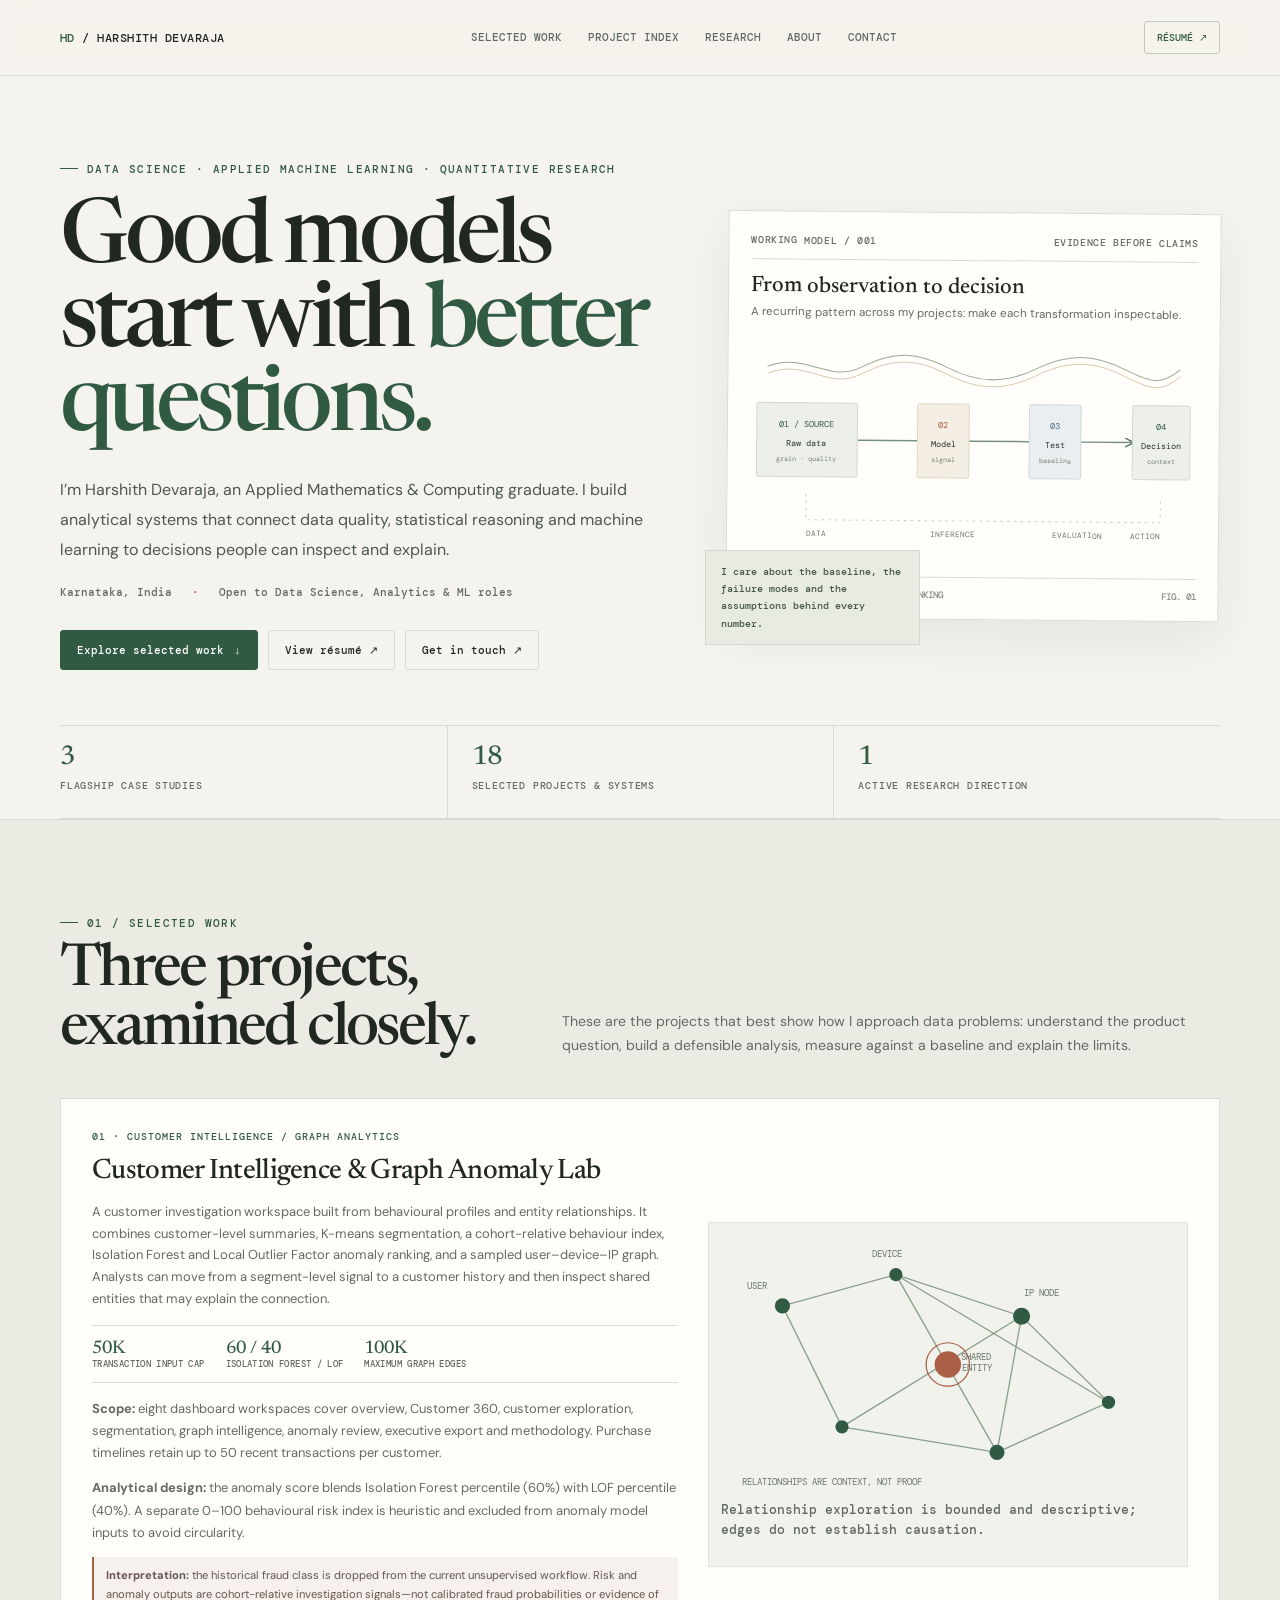
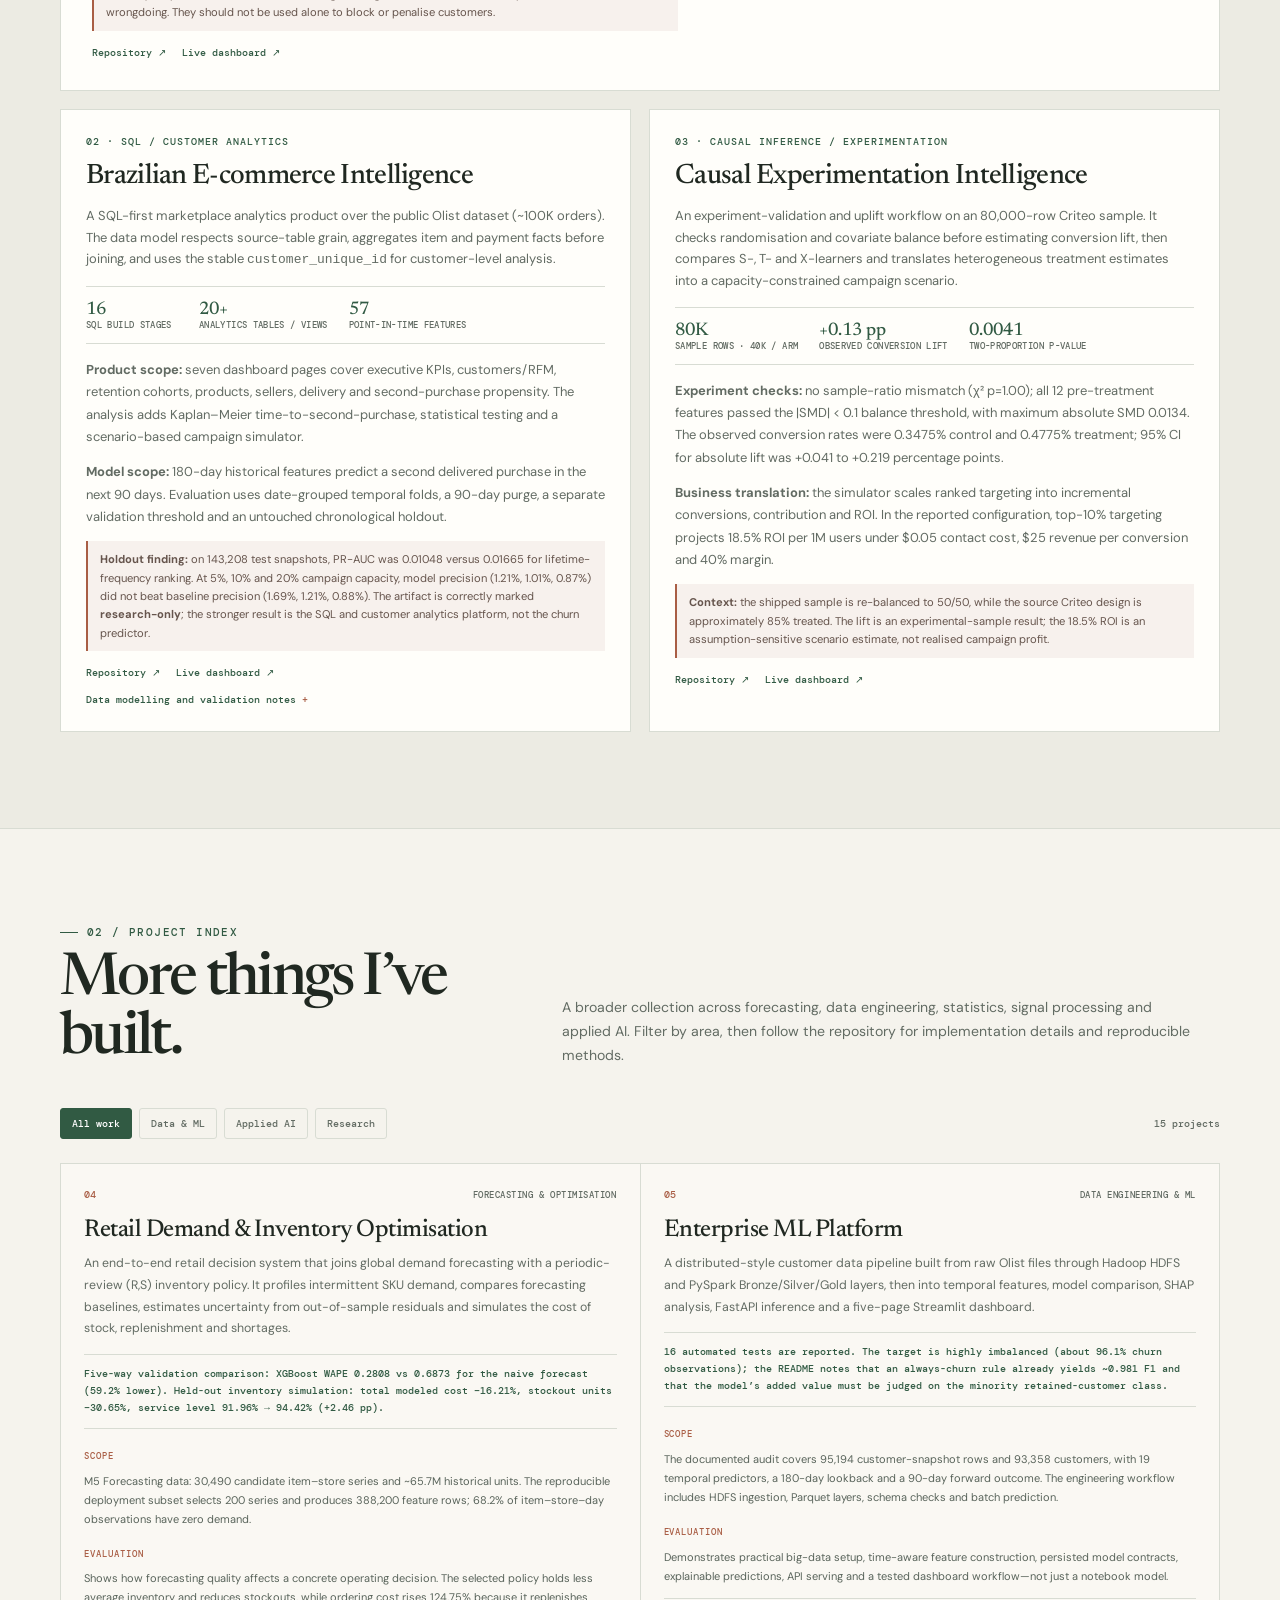
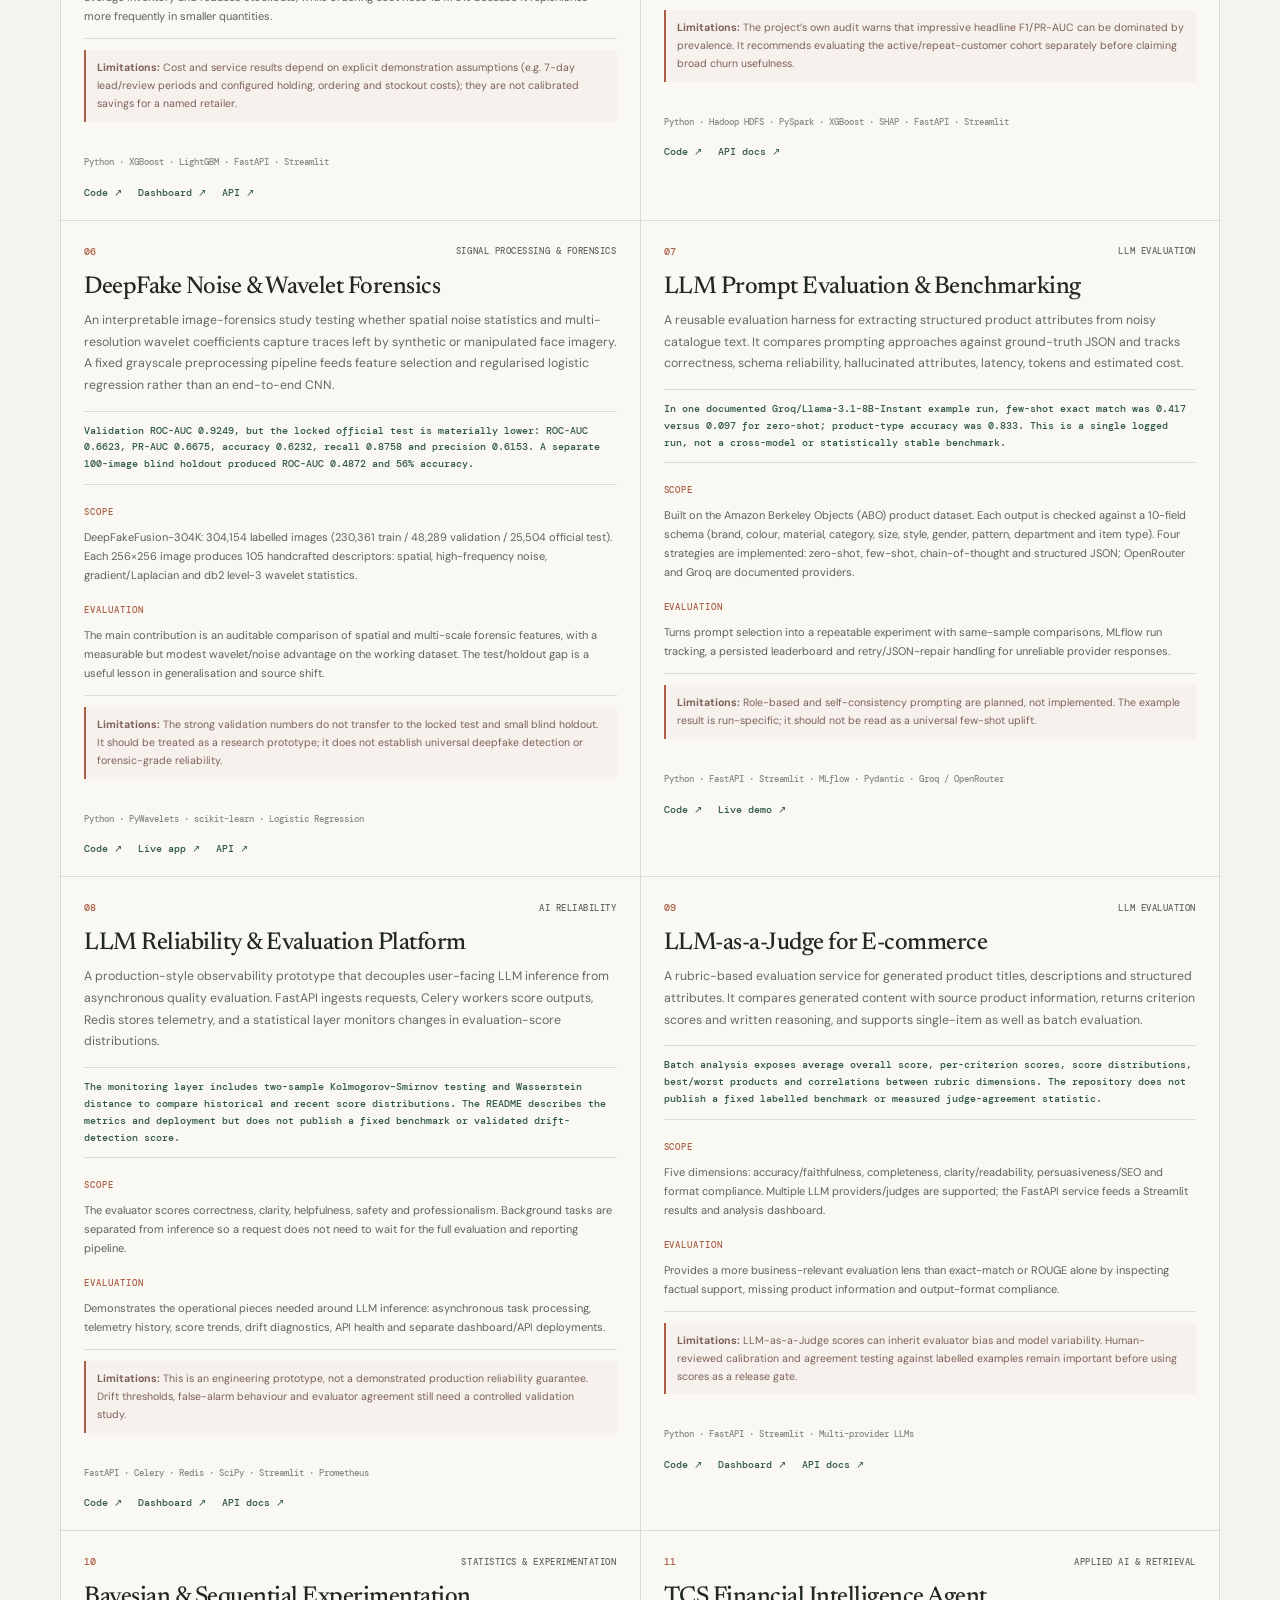
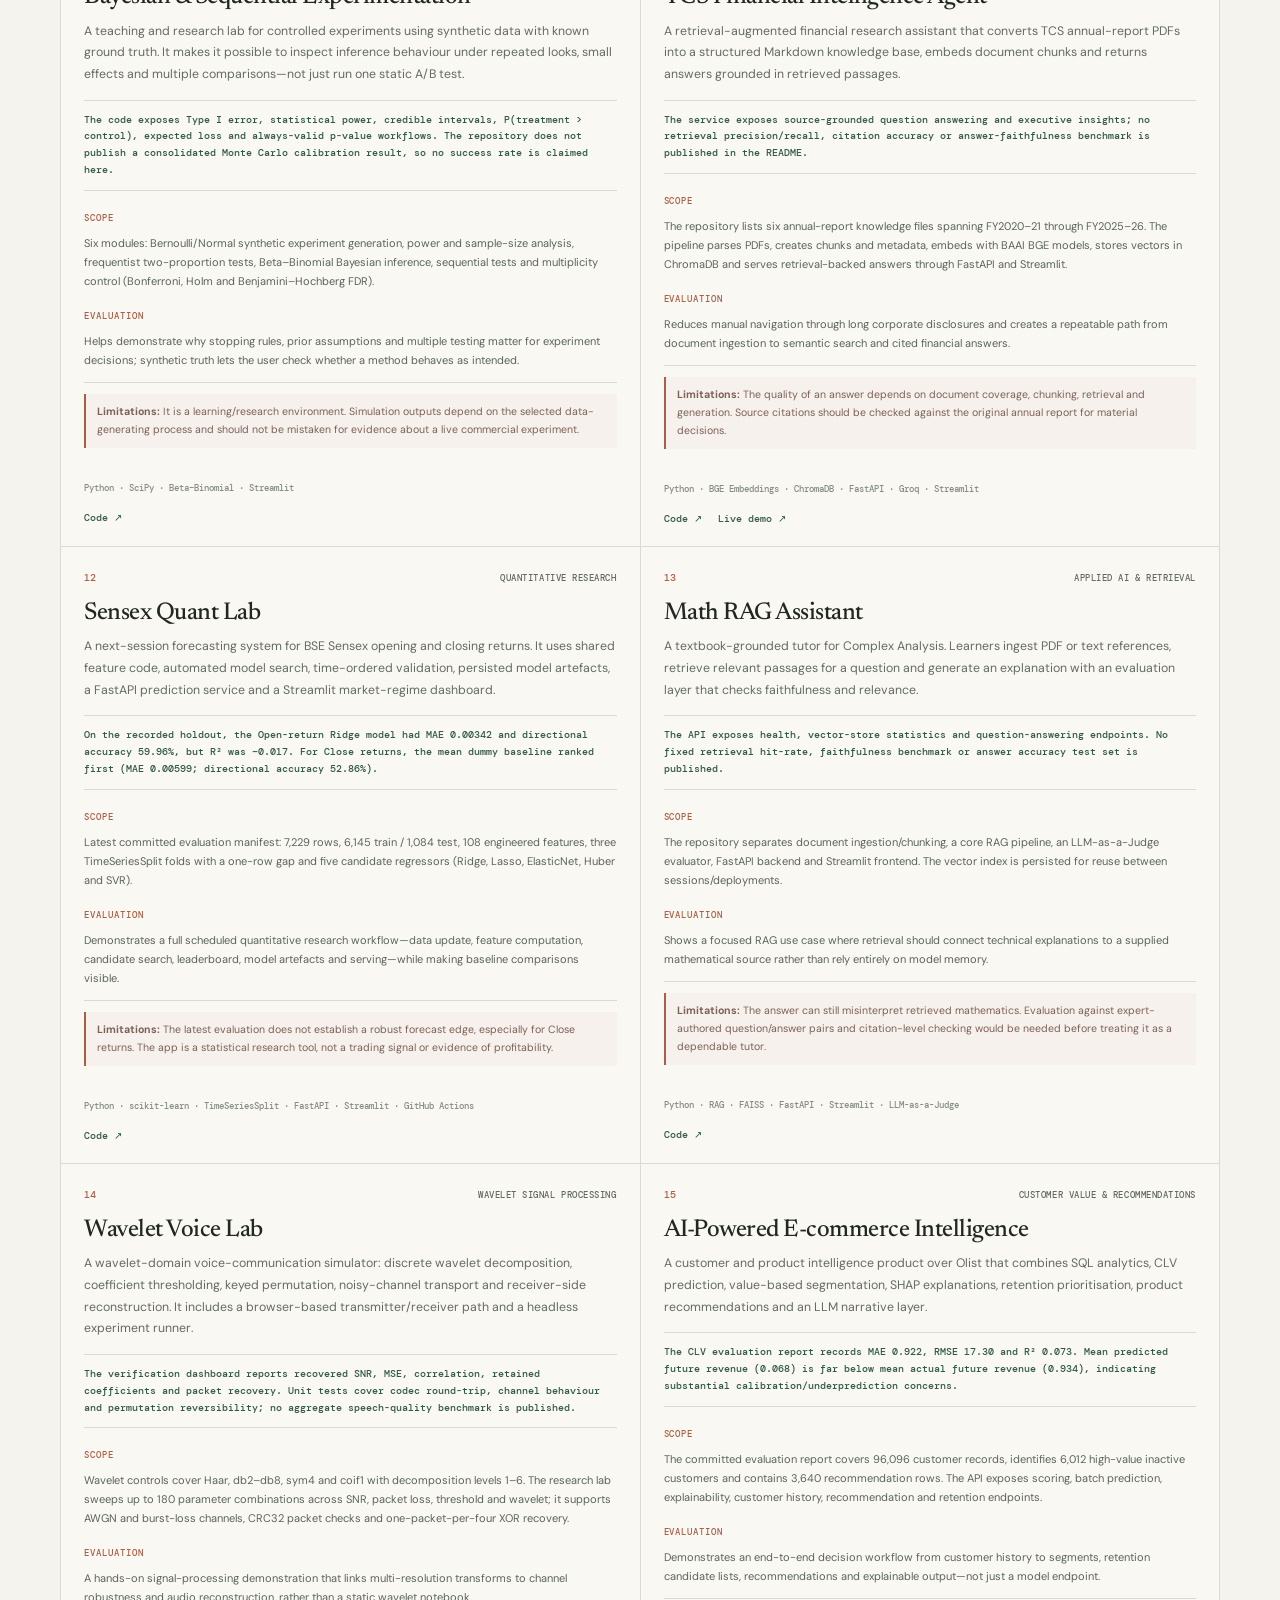
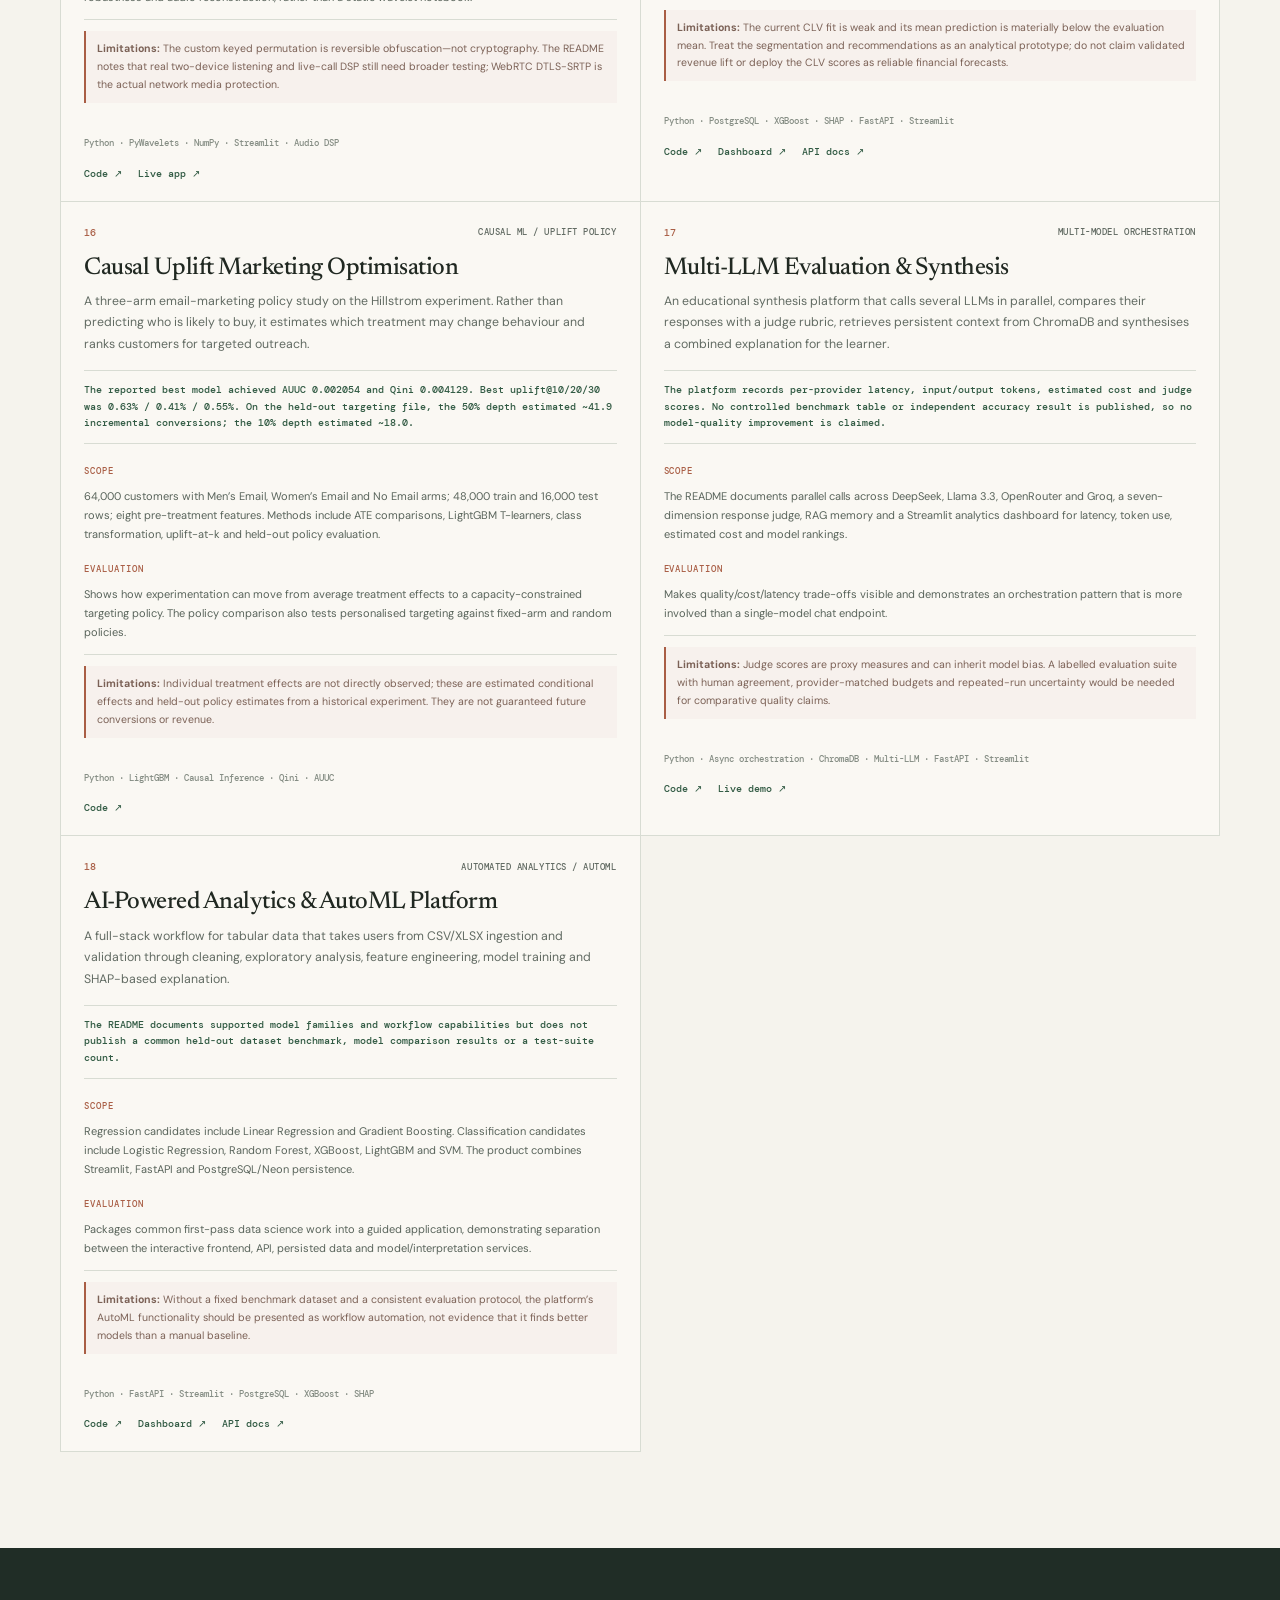
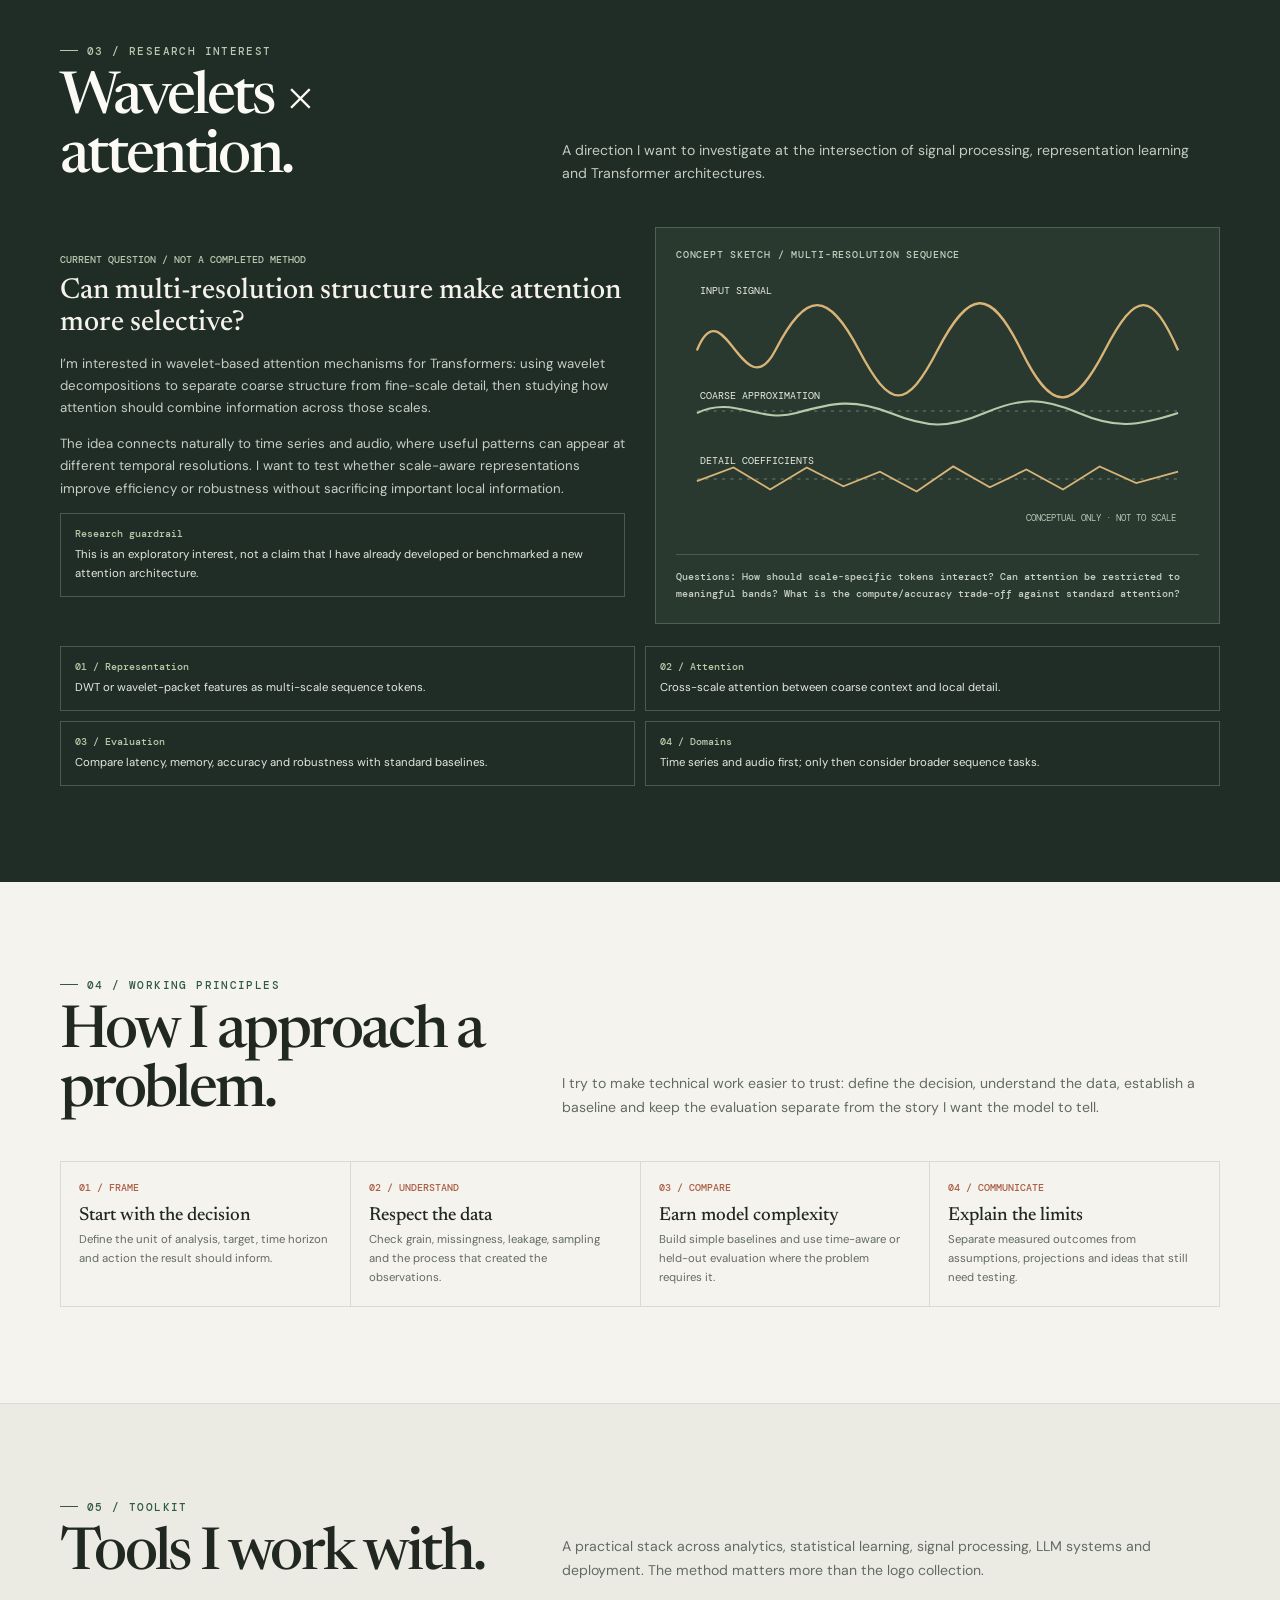
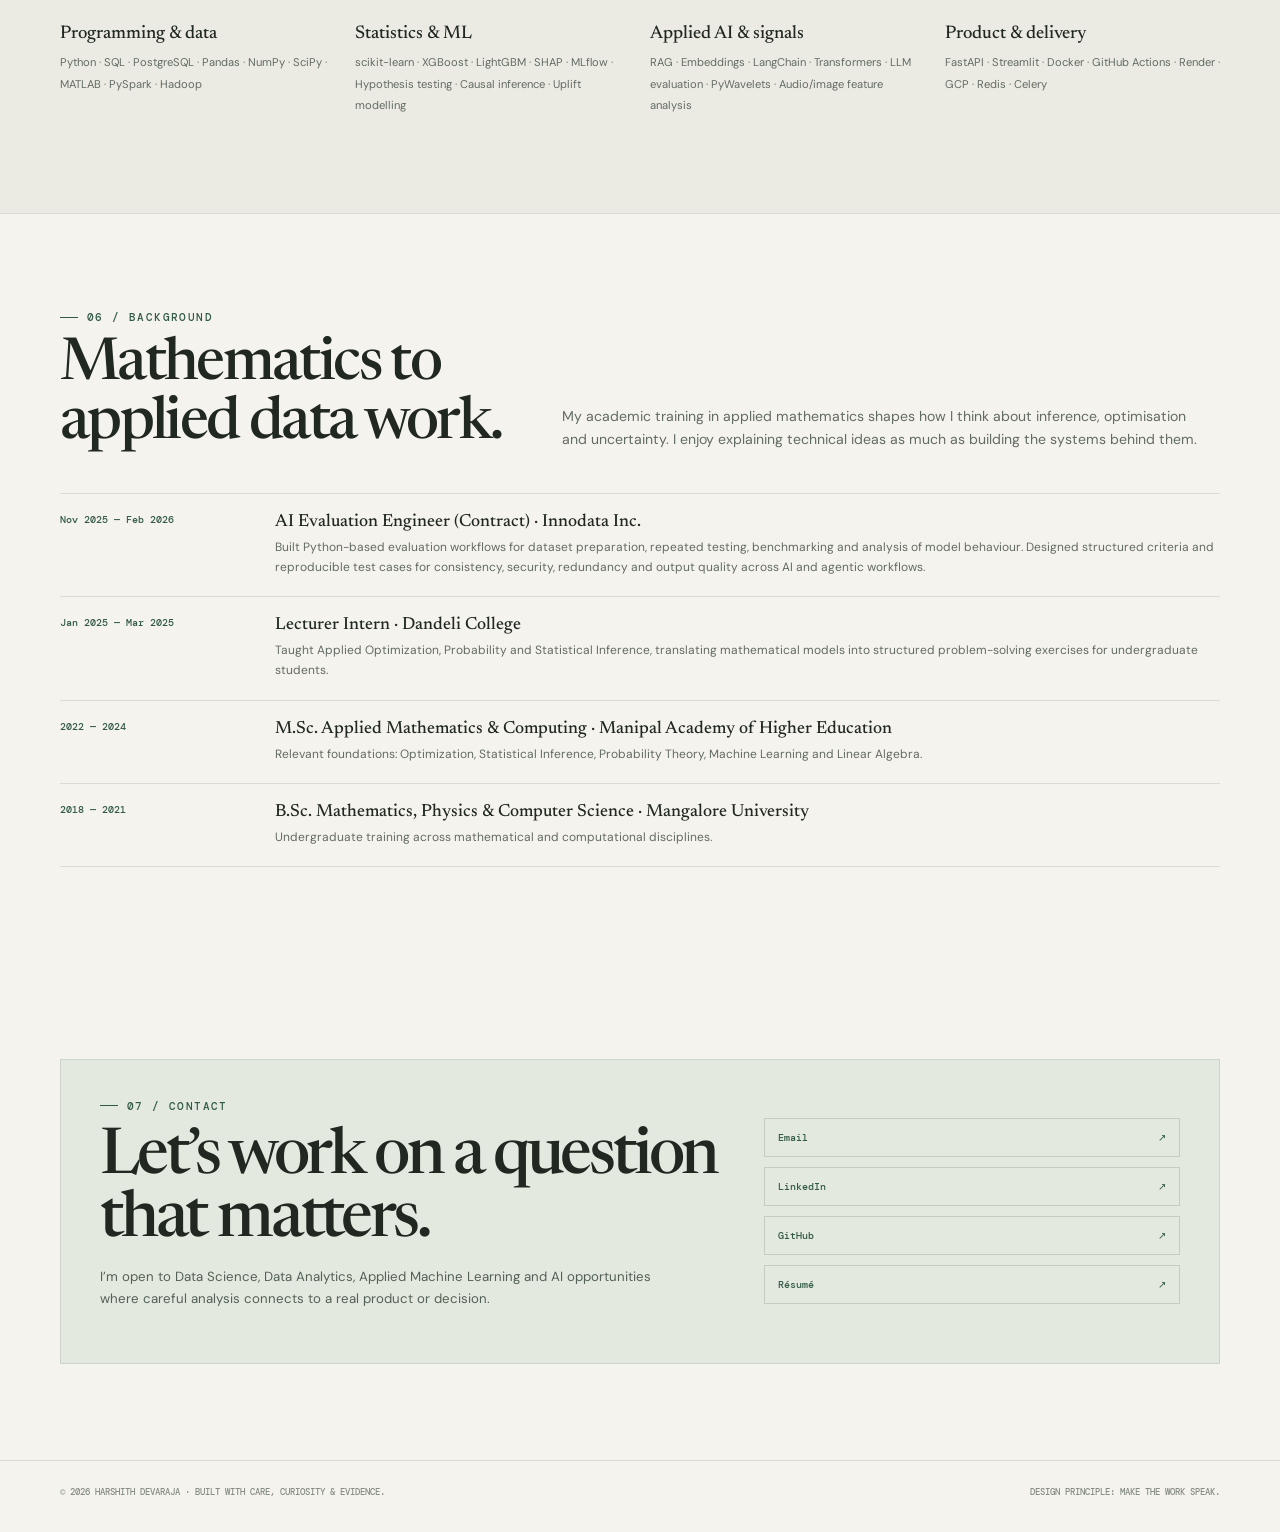
==== index.html @ 14b1e1c2 "Fix featured section wrapper after expanding repository details" ====
<!doctype html>
<html lang="en">
<head>
<meta charset="utf-8">
<meta name="viewport" content="width=device-width,initial-scale=1">
<meta name="description" content="Harshith Devaraja — data science, applied machine learning, causal inference, graph analytics, wavelet signal processing and applied AI. Selected projects, methods and research interests.">
<meta name="theme-color" content="#f5f3ed">
<link rel="canonical" href="https://harshithpatali.github.io/harshith-portfolio/">
<meta property="og:type" content="website">
<meta property="og:title" content="Harshith Devaraja — Data Science & Applied ML">
<meta property="og:description" content="A working portfolio of analytical systems, machine learning experiments and research interests.">
<meta property="og:url" content="https://harshithpatali.github.io/harshith-portfolio/">
<meta property="og:image" content="https://harshithpatali.github.io/harshith-portfolio/og-image.svg">
<meta name="twitter:card" content="summary_large_image">
<title>Harshith Devaraja — Data Science & Applied ML</title>
<link rel="icon" href="favicon.svg" type="image/svg+xml">
<link rel="preconnect" href="https://fonts.googleapis.com">
<link rel="preconnect" href="https://fonts.gstatic.com" crossorigin>
<link href="https://fonts.googleapis.com/css2?family=DM+Mono:wght@400;500&family=DM+Sans:wght@400;500;600;700&family=Newsreader:opsz,wght@6..72,400;6..72,500;6..72,600&display=swap" rel="stylesheet">
<style>
:root{
 --paper:#f5f3ed;--surface:#fffefa;--surface-2:#ecebe3;--ink:#202821;--muted:#626b63;--faint:#858d84;
 --line:#d8dcd3;--green:#315a43;--green-2:#52735a;--rust:#a95e45;--blue:#49677e;--gold:#a88542;
 --sans:"DM Sans",Arial,sans-serif;--serif:"Newsreader",Georgia,serif;--mono:"DM Mono",monospace;
 --max:1160px;--shadow:0 18px 50px rgba(36,48,38,.07)
}
*{box-sizing:border-box}
html{scroll-behavior:smooth;scroll-padding-top:88px}
body{margin:0;background:var(--paper);color:var(--ink);font:16px/1.68 var(--sans);-webkit-font-smoothing:antialiased}
a{color:inherit;text-decoration:none}
button{font:inherit}
img,svg{max-width:100%}
::selection{background:#d8e4d6;color:var(--ink)}
.skip{position:absolute;left:-999px;top:8px;background:var(--ink);color:white;padding:9px 13px;z-index:1000}
.skip:focus{left:10px}
.wrap{width:min(var(--max),calc(100% - 48px));margin-inline:auto}
.mono{font-family:var(--mono)}
.eyebrow{font:500 .67rem/1.4 var(--mono);text-transform:uppercase;letter-spacing:.13em;color:var(--green)}
.eyebrow:before{content:"";display:inline-block;width:18px;height:1px;background:currentColor;vertical-align:middle;margin:0 9px 3px 0}
.smallcaps{font:500 .65rem var(--mono);letter-spacing:.11em;text-transform:uppercase;color:var(--muted)}
header{height:76px;position:sticky;top:0;z-index:100;background:rgba(245,243,237,.95);border-bottom:1px solid var(--line);backdrop-filter:blur(10px)}
.nav{height:100%;display:flex;align-items:center;justify-content:space-between;gap:24px}
.wordmark{font:500 .78rem var(--mono);letter-spacing:.04em;white-space:nowrap}
.wordmark b{color:var(--green);font-weight:500}
.navlinks{display:flex;align-items:center;gap:26px}
.navlinks a{font:500 .66rem var(--mono);color:var(--muted);transition:color .18s}
.navlinks a:hover,.navlinks a:focus-visible{color:var(--green)}
.nav-actions{display:flex;align-items:center;gap:10px}
.nav-cv{font:500 .65rem var(--mono);padding:9px 12px;border:1px solid #bdc9bd;border-radius:3px;color:var(--green)}
.menu-toggle{display:none;border:1px solid var(--line);background:transparent;border-radius:3px;padding:8px 10px;color:var(--ink)}
.hero{padding:86px 0 52px;display:grid;grid-template-columns:1.1fr .9fr;gap:64px;align-items:center;min-height:610px}
.hero h1{font:500 clamp(3.5rem,7vw,6.6rem)/.94 var(--serif);letter-spacing:-.055em;margin:22px 0 23px;max-width:770px}
.hero h1 em{font-style:normal;color:var(--green)}
.hero-intro{font-size:1rem;line-height:1.9;color:#4d584f;max-width:680px;margin:0}
.hero-meta{display:flex;flex-wrap:wrap;gap:9px 20px;margin-top:20px;font:500 .66rem var(--mono);color:var(--muted)}
.hero-meta span+span:before{content:"·";margin-right:20px;color:var(--rust)}
.hero-actions{display:flex;gap:10px;flex-wrap:wrap;margin-top:31px}
.button{display:inline-flex;align-items:center;gap:10px;padding:12px 16px;border:1px solid var(--line);border-radius:3px;font:500 .68rem var(--mono);transition:background .18s,border-color .18s}
.button.primary{background:var(--green);border-color:var(--green);color:#fff}
.button:hover{background:#e8ede5;border-color:#9eae9f;color:var(--green)}
.button.primary:hover{background:#244b35;color:#fff}
.hero-art{position:relative;min-width:0}
.diagram-sheet{background:var(--surface);border:1px solid var(--line);box-shadow:var(--shadow);padding:22px 22px 18px;transform:rotate(.5deg)}
.sheet-head{display:flex;justify-content:space-between;gap:16px;border-bottom:1px solid var(--line);padding-bottom:12px;font:500 .62rem var(--mono);color:var(--muted);letter-spacing:.06em;text-transform:uppercase}
.sheet-title{font:500 1.4rem var(--serif);margin:16px 0 5px}
.sheet-sub{font-size:.72rem;color:var(--muted);margin:0 0 15px}
.diagram-svg{display:block;width:100%;height:auto}
.sheet-foot{display:flex;justify-content:space-between;gap:12px;border-top:1px solid var(--line);padding-top:11px;margin-top:6px;font:500 .59rem var(--mono);color:var(--faint)}
.hero-note{position:absolute;left:-22px;bottom:-25px;padding:12px 15px;background:#e8ebe2;border:1px solid #d1d9cd;font:500 .63rem/1.7 var(--mono);color:#46594a;max-width:215px}
.stats{display:grid;grid-template-columns:repeat(3,1fr);border-top:1px solid var(--line);border-bottom:1px solid var(--line);margin:3px auto 0}
.stat{padding:18px 20px 20px 0}
.stat+.stat{border-left:1px solid var(--line);padding-left:24px}
.stat strong{display:block;font:500 1.7rem var(--serif);letter-spacing:-.04em;color:var(--green)}
.stat span{font:500 .62rem var(--mono);text-transform:uppercase;letter-spacing:.08em;color:var(--muted)}
section{padding:96px 0}
.section-heading{display:grid;grid-template-columns:.82fr 1.18fr;gap:45px;align-items:end;margin-bottom:38px}
.section-heading h2{font:500 clamp(2.5rem,4.6vw,4rem)/1 var(--serif);letter-spacing:-.045em;margin:12px 0 0}
.section-heading p{margin:0 0 3px;color:var(--muted);font-size:.88rem;max-width:640px}
.section-index{font:500 .64rem var(--mono);color:var(--rust)}
.featured{background:#ecebe3;border-block:1px solid var(--line)}
.feature-grid{display:grid;grid-template-columns:1fr 1fr;gap:18px}
.feature{background:var(--surface);border:1px solid var(--line);padding:25px;position:relative;min-width:0}
.feature:first-child{grid-column:span 2;display:grid;grid-template-columns:1.1fr .9fr;gap:30px;align-items:center;padding:31px}
.feature-label{font:500 .63rem var(--mono);letter-spacing:.1em;text-transform:uppercase;color:var(--green)}
.feature h3{font:500 1.75rem/1.12 var(--serif);letter-spacing:-.025em;margin:13px 0}
.feature p{font-size:.81rem;color:var(--muted);margin:0 0 13px}
.feature-art{background:#f1f2ec;border:1px solid #e0e4dc;padding:12px}
.feature-art svg{display:block;width:100%;height:auto}
.feature-metrics{display:flex;flex-wrap:wrap;gap:9px 21px;padding:13px 0 12px;margin:15px 0;border-block:1px solid var(--line)}
.feature-metrics div{min-width:92px}
.feature-metrics strong{display:block;font:500 1.15rem var(--serif);color:var(--green)}
.feature-metrics span{display:block;font:500 .56rem var(--mono);letter-spacing:.04em;color:var(--muted);text-transform:uppercase}
.caveat{border-left:2px solid var(--rust);padding:9px 12px;background:#f7f1ed;color:#66554d;font-size:.7rem;line-height:1.65;margin:13px 0}
.feature-links,.project-links{display:flex;flex-wrap:wrap;gap:9px 16px;margin-top:15px}
.feature-links a,.project-links a{font:500 .63rem var(--mono);color:var(--green)}
.feature-links a:hover,.project-links a:hover{text-decoration:underline;text-underline-offset:3px}
.feature details{margin-top:14px}
details summary{cursor:pointer;color:var(--green);font:500 .62rem var(--mono);list-style:none}
details summary::-webkit-details-marker{display:none}
details summary:after{content:" +";color:var(--rust)}
details[open] summary:after{content:" −"}
.detail-text{font-size:.74rem;color:var(--muted);padding:10px 0 0;line-height:1.75}
.library-head{display:flex;align-items:center;justify-content:space-between;gap:20px;margin-bottom:24px}
.filters{display:flex;flex-wrap:wrap;gap:7px}
.filter{border:1px solid var(--line);background:transparent;padding:8px 11px;border-radius:3px;color:var(--muted);font:500 .6rem var(--mono);cursor:pointer}
.filter[aria-pressed="true"]{background:var(--green);border-color:var(--green);color:#fff}
.project-count{font:500 .62rem var(--mono);color:var(--muted);white-space:nowrap}
.project-grid{display:grid;grid-template-columns:repeat(3,1fr);border-top:1px solid var(--line);border-left:1px solid var(--line)}
.project-card{padding:21px 20px 19px;border-right:1px solid var(--line);border-bottom:1px solid var(--line);background:rgba(255,254,250,.55);display:flex;flex-direction:column;min-height:365px}
.project-card[hidden]{display:none}
.project-top{display:flex;justify-content:space-between;gap:12px;align-items:center}
.project-number{font:500 .65rem var(--mono);color:var(--rust)}
.project-category{font:500 .56rem var(--mono);text-transform:uppercase;letter-spacing:.06em;color:var(--muted);text-align:right}
.project-card h3{font:500 1.35rem/1.12 var(--serif);margin:22px 0 10px;letter-spacing:-.02em}
.project-description{font-size:.74rem;color:var(--muted);line-height:1.75;margin:0 0 15px}
.project-evidence{font:500 .61rem/1.6 var(--mono);color:var(--green);padding:9px 0;border-block:1px solid var(--line);margin-top:auto}
.project-impact{font-size:.68rem;line-height:1.7;color:#566057;margin:11px 0}
.project-stack{font:500 .56rem/1.8 var(--mono);color:var(--faint);display:block;margin-top:12px}
.project-bottom{margin-top:auto}
.research{background:#202d26;color:#f4f2eb}
.research .eyebrow,.research .section-index{color:#b8c8af}
.research .section-heading p{color:#c4cbc1}
.research .section-heading h2{color:#fbfaf5}
.research-grid{display:grid;grid-template-columns:1fr 1fr;gap:30px;align-items:center}
.research-copy{max-width:620px}
.research-copy h3{font:500 1.8rem/1.1 var(--serif);margin:10px 0}
.research-copy p{color:#c6cec5;font-size:.83rem}
.research-questions{display:grid;grid-template-columns:1fr 1fr;gap:10px;margin-top:22px}
.question{border:1px solid rgba(233,240,229,.22);padding:13px 14px;font-size:.71rem;color:#e6e9e0}
.question b{display:block;color:#b9caa9;font:500 .62rem var(--mono);margin-bottom:5px}
.research-visual{background:#2a3930;border:1px solid rgba(233,240,229,.2);padding:20px}
.research-visual p{font:500 .6rem var(--mono);color:#c2cfc0;margin:0 0 14px;text-transform:uppercase;letter-spacing:.08em}
.research-note{font:500 .62rem/1.75 var(--mono);color:#c7d0c5;border-top:1px solid rgba(233,240,229,.18);padding-top:13px;margin-top:14px}
.method-grid{display:grid;grid-template-columns:repeat(4,1fr);border-top:1px solid var(--line);border-left:1px solid var(--line)}
.method{padding:19px 18px;border-right:1px solid var(--line);border-bottom:1px solid var(--line)}
.method .num{font:500 .62rem var(--mono);color:var(--rust)}
.method h3{font:500 1.18rem var(--serif);margin:12px 0 5px}
.method p{font-size:.71rem;color:var(--muted);margin:0}
.skills{background:#ecebe3;border-block:1px solid var(--line)}
.skill-grid{display:grid;grid-template-columns:repeat(4,1fr);gap:20px}
.skill h3{font:500 1.15rem var(--serif);margin:0 0 9px}
.skill p{font-size:.7rem;line-height:1.95;color:var(--muted);margin:0}
.timeline{border-top:1px solid var(--line)}
.timeline-row{display:grid;grid-template-columns:190px 1fr;gap:25px;padding:19px 0;border-bottom:1px solid var(--line)}
.timeline-row time{font:500 .63rem var(--mono);color:var(--green)}
.timeline-row h3{font:500 1.1rem var(--serif);margin:0}
.timeline-row p{font-size:.75rem;color:var(--muted);margin:6px 0 0}
.contact-panel{display:grid;grid-template-columns:1.2fr .8fr;gap:40px;align-items:center;background:#e4e9e0;padding:39px;border:1px solid #cbd5c9}
.contact-panel h2{font:500 clamp(2.7rem,5vw,4.7rem)/.98 var(--serif);letter-spacing:-.05em;margin:13px 0}
.contact-panel p{font-size:.83rem;color:#536055;max-width:590px}
.contact-items{display:flex;flex-direction:column;gap:10px}
.contact-items a{padding:12px 13px;border:1px solid #c3cec1;font:500 .65rem var(--mono);color:var(--green);display:flex;justify-content:space-between;gap:15px}
.contact-items a:hover{background:#f5f7f1}
footer{padding:25px 0 35px;border-top:1px solid var(--line);font:500 .58rem var(--mono);color:var(--faint)}
.footer-row{display:flex;justify-content:space-between;gap:20px}
@media(max-width:920px){
 .hero{grid-template-columns:1fr;gap:38px;padding-top:70px}.hero-art{max-width:680px}
 .feature:first-child{grid-template-columns:1fr}.project-grid{grid-template-columns:repeat(2,1fr)}
 .skill-grid{grid-template-columns:repeat(2,1fr)}.method-grid{grid-template-columns:repeat(2,1fr)}
}
@media(max-width:650px){
 .wrap{width:calc(100% - 32px)}header{height:66px}.navlinks{display:none}
 .navlinks.open{display:flex;position:absolute;top:66px;left:0;right:0;padding:20px 24px;background:var(--paper);border-bottom:1px solid var(--line);flex-direction:column;align-items:flex-start;gap:17px}
 .menu-toggle{display:block}.nav-cv{display:none}
 .hero{padding:58px 0 36px;min-height:0}.hero h1{font-size:clamp(3.3rem,16vw,5.2rem)}
 .hero-note{left:8px;bottom:-23px}.stats{grid-template-columns:1fr 1fr}
 .stat:last-child{grid-column:span 2;border-left:0;border-top:1px solid var(--line);padding-left:0}
 section{padding:72px 0}.section-heading{grid-template-columns:1fr;gap:14px;margin-bottom:26px}
 .feature-grid{grid-template-columns:1fr}.feature:first-child{grid-column:auto;padding:22px}
 .feature{padding:20px}.library-head{align-items:flex-start;flex-direction:column}
 .project-grid{grid-template-columns:1fr}.project-card{min-height:0}
 .research-grid{grid-template-columns:1fr}.research-questions{grid-template-columns:1fr}
 .method-grid{grid-template-columns:1fr 1fr}.timeline-row{grid-template-columns:1fr;gap:5px}
 .contact-panel{grid-template-columns:1fr;padding:25px 21px}.footer-row{display:block}.footer-row span{display:block;margin-top:7px}
}
@media(prefers-reduced-motion:reduce){html{scroll-behavior:auto}*,*:before,*:after{transition:none!important;animation:none!important}}

/* Expanded project evidence: scope, evaluation, relevance and limitations */
.feature-detail{font-size:.73rem;line-height:1.72;color:#566057;margin:10px 0}
.visual-caption{font:500 .58rem/1.6 var(--mono);color:#788276;margin:9px 0 0}
.project-grid{grid-template-columns:repeat(2,minmax(0,1fr))}
.project-card{min-height:0;padding:24px 23px 21px}
.project-card h3{font-size:1.52rem;margin:16px 0 9px}
.project-description{font-size:.77rem;line-height:1.76;margin:0 0 14px}
.project-evidence{font:500 .62rem/1.7 var(--mono);padding:11px 0;color:var(--green);margin:0}
.project-facts{display:grid;grid-template-columns:1fr;gap:10px;padding:12px 0;border-bottom:1px solid var(--line)}
.project-fact-label{font:500 .56rem var(--mono);letter-spacing:.11em;color:var(--rust)}
.project-facts p{margin:4px 0 0;font-size:.69rem;line-height:1.72;color:#59645b}
.project-facts p strong{color:var(--ink)}
.project-limit{font-size:.66rem;line-height:1.7;color:#7b6156;background:#f7f1ed;border-left:2px solid var(--rust);padding:9px 11px;margin:11px 0}
.project-bottom{margin-top:9px}
.project-stack{font-size:.57rem}
@media(max-width:920px){.project-grid{grid-template-columns:repeat(2,minmax(0,1fr))}}
@media(max-width:650px){.project-grid{grid-template-columns:1fr}.project-card{padding:20px 17px}.feature-detail{font-size:.71rem}}

</style>
</head>
<body>
<a class="skip" href="#main">Skip to content</a>
<header>
 <div class="wrap nav">
  <a class="wordmark" href="#top"><b>HD</b> / HARSHITH DEVARAJA</a>
  <nav class="navlinks" id="navlinks" aria-label="Primary navigation">
   <a href="#featured">SELECTED WORK</a><a href="#projects">PROJECT INDEX</a><a href="#research">RESEARCH</a><a href="#about">ABOUT</a><a href="#contact">CONTACT</a>
  </nav>
  <div class="nav-actions"><a class="nav-cv" href="resume.html">RÉSUMÉ ↗</a><button class="menu-toggle" id="menuToggle" aria-label="Open navigation" aria-expanded="false">MENU</button></div>
 </div>
</header>
<main id="main">
<section class="hero wrap" id="top">
 <div>
  <div class="eyebrow">Data science · Applied machine learning · Quantitative research</div>
  <h1>Good models start with <em>better questions.</em></h1>
  <p class="hero-intro">I’m Harshith Devaraja, an Applied Mathematics &amp; Computing graduate. I build analytical systems that connect data quality, statistical reasoning and machine learning to decisions people can inspect and explain.</p>
  <div class="hero-meta"><span>Karnataka, India</span><span>Open to Data Science, Analytics &amp; ML roles</span></div>
  <div class="hero-actions"><a class="button primary" href="#featured">Explore selected work <span>↓</span></a><a class="button" href="resume.html">View résumé ↗</a><a class="button" href="mailto:harshikollur302@gmail.com">Get in touch ↗</a></div>
 </div>
 <div class="hero-art" aria-label="A diagram illustrating the portfolio's approach from raw data to decisions">
  <div class="diagram-sheet">
   <div class="sheet-head"><span>Working model / 001</span><span>Evidence before claims</span></div>
   <h2 class="sheet-title">From observation to decision</h2>
   <p class="sheet-sub">A recurring pattern across my projects: make each transformation inspectable.</p>
   <svg class="diagram-svg" viewBox="0 0 520 270" role="img" aria-label="Flow diagram of source data, inference, validation and decision">
    <defs><marker id="arrow" markerWidth="7" markerHeight="7" refX="5" refY="3" orient="auto"><path d="M0 0 L6 3 L0 6" fill="none" stroke="#53745b" stroke-width="1"/></marker></defs>
    <path d="M125 120 H195 M255 120 H325 M385 120 H445" fill="none" stroke="#78907a" stroke-width="1.7" marker-end="url(#arrow)"/>
    <g font-family="DM Mono,monospace" font-size="10" text-anchor="middle">
      <rect x="8" y="77" width="117" height="86" rx="2" fill="#edf0e8" stroke="#cbd5c8"/><text x="66" y="105" fill="#315a43">01 / SOURCE</text><text x="66" y="127" fill="#28342b">Raw data</text><text x="66" y="145" fill="#788276" font-size="8">grain · quality</text>
      <rect x="195" y="77" width="60" height="86" rx="2" fill="#f4eee4" stroke="#ded1bc"/><text x="225" y="105" fill="#a95e45">02</text><text x="225" y="127" fill="#28342b">Model</text><text x="225" y="145" fill="#788276" font-size="8">signal</text>
      <rect x="325" y="77" width="60" height="86" rx="2" fill="#e9eef0" stroke="#c9d3d7"/><text x="355" y="105" fill="#49677e">03</text><text x="355" y="127" fill="#28342b">Test</text><text x="355" y="145" fill="#788276" font-size="8">baseline</text>
      <rect x="445" y="77" width="67" height="86" rx="2" fill="#edf0e8" stroke="#cbd5c8"/><text x="478" y="105" fill="#315a43">04</text><text x="478" y="127" fill="#28342b">Decision</text><text x="478" y="145" fill="#788276" font-size="8">context</text>
    </g>
    <path d="M66 183 V213 H478 V183" stroke="#bdc8bb" fill="none" stroke-dasharray="3 5"/>
    <g fill="#6b776c" font-family="DM Mono,monospace" font-size="9"><text x="66" y="232">DATA</text><text x="210" y="232">INFERENCE</text><text x="352" y="232">EVALUATION</text><text x="478" y="232" text-anchor="end">ACTION</text></g>
    <path d="M20 35 C65 17 90 55 129 35 S194 17 230 35 S297 53 333 35 S399 17 435 35 S480 51 500 35" fill="none" stroke="#9aa994" stroke-width="1.2"/>
    <path d="M20 43 C65 25 90 63 129 43 S194 25 230 43 S297 61 333 43 S399 25 435 43 S480 59 500 43" fill="none" stroke="#c6b08a" stroke-width=".8"/>
   </svg>
   <div class="sheet-foot"><span>STATISTICS / SYSTEMS / PRODUCT THINKING</span><span>FIG. 01</span></div>
  </div>
  <div class="hero-note">I care about the baseline, the failure modes and the assumptions behind every number.</div>
 </div>
</section>
<div class="wrap stats" aria-label="Portfolio summary">
 <div class="stat"><strong>3</strong><span>Flagship case studies</span></div>
 <div class="stat"><strong>18</strong><span>Selected projects &amp; systems</span></div>
 <div class="stat"><strong>1</strong><span>Active research direction</span></div>
</div>

<section id="featured" class="featured">
 <div class="wrap">
  <div class="section-heading">
   <div><div class="eyebrow">01 / Selected work</div><h2>Three projects, examined closely.</h2></div>
   <p>These are the projects that best show how I approach data problems: understand the product question, build a defensible analysis, measure against a baseline and explain the limits.</p>
  </div>
  <div class="feature-grid">
 <article class="feature">
  <div>
   <div class="feature-label">01 · Customer intelligence / graph analytics</div>
   <h3>Customer Intelligence &amp; Graph Anomaly Lab</h3>
   <p>A customer investigation workspace built from behavioural profiles and entity relationships. It combines customer-level summaries, K-means segmentation, a cohort-relative behaviour index, Isolation Forest and Local Outlier Factor anomaly ranking, and a sampled user–device–IP graph. Analysts can move from a segment-level signal to a customer history and then inspect shared entities that may explain the connection.</p>
   <div class="feature-metrics">
    <div><strong>50K</strong><span>Transaction input cap</span></div>
    <div><strong>60 / 40</strong><span>Isolation Forest / LOF</span></div>
    <div><strong>100K</strong><span>Maximum graph edges</span></div>
   </div>
   <p class="feature-detail"><b>Scope:</b> eight dashboard workspaces cover overview, Customer 360, customer exploration, segmentation, graph intelligence, anomaly review, executive export and methodology. Purchase timelines retain up to 50 recent transactions per customer.</p>
   <p class="feature-detail"><b>Analytical design:</b> the anomaly score blends Isolation Forest percentile (60%) with LOF percentile (40%). A separate 0–100 behavioural risk index is heuristic and excluded from anomaly model inputs to avoid circularity.</p>
   <div class="caveat"><b>Interpretation:</b> the historical fraud class is dropped from the current unsupervised workflow. Risk and anomaly outputs are cohort-relative investigation signals—not calibrated fraud probabilities or evidence of wrongdoing. They should not be used alone to block or penalise customers.</div>
   <div class="feature-links"><a href="https://github.com/Harshithpatali/Graph-anomaly-supervised-neural-prediction" target="_blank" rel="noopener noreferrer">Repository ↗</a><a href="https://graph-anomaly-supervised-neural-prediction-v1.streamlit.app/" target="_blank" rel="noopener noreferrer">Live dashboard ↗</a></div>
  </div>
  <div class="feature-art">
   <svg viewBox="0 0 480 280" role="img" aria-label="Illustrative user device and IP graph showing shared entities">
    <g stroke="#8ca08b" stroke-width="1.4" fill="none"><path d="M65 75 L185 42 L318 86 L410 177 L292 230 L128 203 L65 75 M185 42 L292 230 M65 75 L128 203 M318 86 L128 203 M410 177 L185 42 M318 86 L292 230 M185 42 L318 86"/></g>
    <g fill="#315a43"><circle cx="65" cy="75" r="8"/><circle cx="185" cy="42" r="7"/><circle cx="318" cy="86" r="9"/><circle cx="410" cy="177" r="7"/><circle cx="292" cy="230" r="8"/><circle cx="128" cy="203" r="7"/></g>
    <g fill="#a95e45"><circle cx="240" cy="137" r="14"/><circle cx="240" cy="137" r="23" fill="none" stroke="#a95e45" stroke-width="1.3"/></g>
    <g fill="#68766a" font-family="DM Mono,monospace" font-size="10"><text x="28" y="57">USER</text><text x="160" y="23">DEVICE</text><text x="321" y="65">IP NODE</text><text x="254" y="132">SHARED</text><text x="255" y="144">ENTITY</text><text x="22" y="265">RELATIONSHIPS ARE CONTEXT, NOT PROOF</text></g>
   </svg>
   <p class="visual-caption">Relationship exploration is bounded and descriptive; edges do not establish causation.</p>
  </div>
 </article>
 <article class="feature">
  <div>
   <div class="feature-label">02 · SQL / customer analytics</div>
   <h3>Brazilian E-commerce Intelligence</h3>
   <p>A SQL-first marketplace analytics product over the public Olist dataset (~100K orders). The data model respects source-table grain, aggregates item and payment facts before joining, and uses the stable <code>customer_unique_id</code> for customer-level analysis.</p>
   <div class="feature-metrics">
    <div><strong>16</strong><span>SQL build stages</span></div><div><strong>20+</strong><span>Analytics tables / views</span></div><div><strong>57</strong><span>Point-in-time features</span></div>
   </div>
   <p class="feature-detail"><b>Product scope:</b> seven dashboard pages cover executive KPIs, customers/RFM, retention cohorts, products, sellers, delivery and second-purchase propensity. The analysis adds Kaplan–Meier time-to-second-purchase, statistical testing and a scenario-based campaign simulator.</p>
   <p class="feature-detail"><b>Model scope:</b> 180-day historical features predict a second delivered purchase in the next 90 days. Evaluation uses date-grouped temporal folds, a 90-day purge, a separate validation threshold and an untouched chronological holdout.</p>
   <div class="caveat"><b>Holdout finding:</b> on 143,208 test snapshots, PR-AUC was 0.01048 versus 0.01665 for lifetime-frequency ranking. At 5%, 10% and 20% campaign capacity, model precision (1.21%, 1.01%, 0.87%) did not beat baseline precision (1.69%, 1.21%, 0.88%). The artifact is correctly marked <b>research-only</b>; the stronger result is the SQL and customer analytics platform, not the churn predictor.</div>
   <div class="feature-links"><a href="https://github.com/Harshithpatali/brazilian-ecommerce-data-science" target="_blank" rel="noopener noreferrer">Repository ↗</a><a href="https://olist-ecommerce-ds.streamlit.app/" target="_blank" rel="noopener noreferrer">Live dashboard ↗</a></div>
   <details><summary>Data modelling and validation notes</summary><p class="detail-text">The 16 SQL stages include source profiling, data quality, order-grain modelling, KPIs, customer analytics, cohort retention, product/seller/delivery analysis, statistical analysis, point-in-time features, reporting and validation. Item and payment rows are aggregated separately to prevent many-to-many multiplication. Customer-level validation checks timestamp availability, target recomputation, snapshot uniqueness and label-window completeness.</p></details>
  </div>
 </article>
 <article class="feature">
  <div>
   <div class="feature-label">03 · Causal inference / experimentation</div>
   <h3>Causal Experimentation Intelligence</h3>
   <p>An experiment-validation and uplift workflow on an 80,000-row Criteo sample. It checks randomisation and covariate balance before estimating conversion lift, then compares S-, T- and X-learners and translates heterogeneous treatment estimates into a capacity-constrained campaign scenario.</p>
   <div class="feature-metrics">
    <div><strong>80K</strong><span>Sample rows · 40K / arm</span></div>
    <div><strong>+0.13 pp</strong><span>Observed conversion lift</span></div>
    <div><strong>0.0041</strong><span>Two-proportion p-value</span></div>
   </div>
   <p class="feature-detail"><b>Experiment checks:</b> no sample-ratio mismatch (χ² p=1.00); all 12 pre-treatment features passed the |SMD| &lt; 0.1 balance threshold, with maximum absolute SMD 0.0134. The observed conversion rates were 0.3475% control and 0.4775% treatment; 95% CI for absolute lift was +0.041 to +0.219 percentage points.</p>
   <p class="feature-detail"><b>Business translation:</b> the simulator scales ranked targeting into incremental conversions, contribution and ROI. In the reported configuration, top-10% targeting projects 18.5% ROI per 1M users under $0.05 contact cost, $25 revenue per conversion and 40% margin.</p>
   <div class="caveat"><b>Context:</b> the shipped sample is re-balanced to 50/50, while the source Criteo design is approximately 85% treated. The lift is an experimental-sample result; the 18.5% ROI is an assumption-sensitive scenario estimate, not realised campaign profit.</div>
   <div class="feature-links"><a href="https://github.com/Harshithpatali/causal_experimentation_platform" target="_blank" rel="noopener noreferrer">Repository ↗</a><a href="https://causal-ai-customer-growth-intelligence.streamlit.app/" target="_blank" rel="noopener noreferrer">Live dashboard ↗</a></div>
  </div>
 </article>
</div>
 </div>
</section>

<section id="projects">
 <div class="wrap">
  <div class="section-heading">
   <div><div class="eyebrow">02 / Project index</div><h2>More things I’ve built.</h2></div>
   <p>A broader collection across forecasting, data engineering, statistics, signal processing and applied AI. Filter by area, then follow the repository for implementation details and reproducible methods.</p>
  </div>
  <div class="library-head">
   <div class="filters" role="group" aria-label="Filter projects">
    <button class="filter" data-filter="all" aria-pressed="true">All work</button>
    <button class="filter" data-filter="data" aria-pressed="false">Data &amp; ML</button>
    <button class="filter" data-filter="ai" aria-pressed="false">Applied AI</button>
    <button class="filter" data-filter="research" aria-pressed="false">Research</button>
   </div>
   <div class="project-count" id="projectCount" aria-live="polite">11 projects</div>
  </div>
  <div class="project-grid" id="projectGrid">

<article class="project-card" data-category="data">
 <div class="project-top"><span class="project-number">04</span><span class="project-category">Forecasting & optimisation</span></div>
 <h3>Retail Demand & Inventory Optimisation</h3>
 <p class="project-description">An end-to-end retail decision system that joins global demand forecasting with a periodic-review (R,S) inventory policy. It profiles intermittent SKU demand, compares forecasting baselines, estimates uncertainty from out-of-sample residuals and simulates the cost of stock, replenishment and shortages.</p>
 <div class="project-evidence"><span>Five-way validation comparison: XGBoost WAPE 0.2808 vs 0.6873 for the naive forecast (59.2% lower). Held-out inventory simulation: total modeled cost −16.21%, stockout units −30.65%, service level 91.96% → 94.42% (+2.46 pp).</span></div>
 <div class="project-facts">
  <div><span class="project-fact-label">SCOPE</span><p>M5 Forecasting data: 30,490 candidate item–store series and ~65.7M historical units. The reproducible deployment subset selects 200 series and produces 388,200 feature rows; 68.2% of item–store–day observations have zero demand.</p></div>
  <div><span class="project-fact-label">EVALUATION</span><p>Shows how forecasting quality affects a concrete operating decision. The selected policy holds less average inventory and reduces stockouts, while ordering cost rises 124.75% because it replenishes more frequently in smaller quantities.</p></div>
 </div>
 <p class="project-limit"><b>Limitations:</b> Cost and service results depend on explicit demonstration assumptions (e.g. 7-day lead/review periods and configured holding, ordering and stockout costs); they are not calibrated savings for a named retailer.</p>
 <div class="project-bottom"><span class="project-stack">Python · XGBoost · LightGBM · FastAPI · Streamlit</span><div class="project-links"><a href="https://github.com/Harshithpatali/retail-demand-inventory-optimization" target="_blank" rel="noopener noreferrer">Code ↗</a><a href="https://retail-demand-inventory-optimization-v1.streamlit.app/" target="_blank" rel="noopener noreferrer">Dashboard ↗</a><a href="https://retail-demand-inventory-optimization.onrender.com/" target="_blank" rel="noopener noreferrer">API ↗</a></div></div>
</article>

<article class="project-card" data-category="data">
 <div class="project-top"><span class="project-number">05</span><span class="project-category">Data engineering & ML</span></div>
 <h3>Enterprise ML Platform</h3>
 <p class="project-description">A distributed-style customer data pipeline built from raw Olist files through Hadoop HDFS and PySpark Bronze/Silver/Gold layers, then into temporal features, model comparison, SHAP analysis, FastAPI inference and a five-page Streamlit dashboard.</p>
 <div class="project-evidence"><span>16 automated tests are reported. The target is highly imbalanced (about 96.1% churn observations); the README notes that an always-churn rule already yields ~0.981 F1 and that the model’s added value must be judged on the minority retained-customer class.</span></div>
 <div class="project-facts">
  <div><span class="project-fact-label">SCOPE</span><p>The documented audit covers 95,194 customer-snapshot rows and 93,358 customers, with 19 temporal predictors, a 180-day lookback and a 90-day forward outcome. The engineering workflow includes HDFS ingestion, Parquet layers, schema checks and batch prediction.</p></div>
  <div><span class="project-fact-label">EVALUATION</span><p>Demonstrates practical big-data setup, time-aware feature construction, persisted model contracts, explainable predictions, API serving and a tested dashboard workflow—not just a notebook model.</p></div>
 </div>
 <p class="project-limit"><b>Limitations:</b> The project’s own audit warns that impressive headline F1/PR-AUC can be dominated by prevalence. It recommends evaluating the active/repeat-customer cohort separately before claiming broad churn usefulness.</p>
 <div class="project-bottom"><span class="project-stack">Python · Hadoop HDFS · PySpark · XGBoost · SHAP · FastAPI · Streamlit</span><div class="project-links"><a href="https://github.com/Harshithpatali/enterprise-ml-platform" target="_blank" rel="noopener noreferrer">Code ↗</a><a href="https://enterprise-ml-platform.onrender.com/docs" target="_blank" rel="noopener noreferrer">API docs ↗</a></div></div>
</article>

<article class="project-card" data-category="research">
 <div class="project-top"><span class="project-number">06</span><span class="project-category">Signal processing & forensics</span></div>
 <h3>DeepFake Noise & Wavelet Forensics</h3>
 <p class="project-description">An interpretable image-forensics study testing whether spatial noise statistics and multi-resolution wavelet coefficients capture traces left by synthetic or manipulated face imagery. A fixed grayscale preprocessing pipeline feeds feature selection and regularised logistic regression rather than an end-to-end CNN.</p>
 <div class="project-evidence"><span>Validation ROC-AUC 0.9249, but the locked official test is materially lower: ROC-AUC 0.6623, PR-AUC 0.6675, accuracy 0.6232, recall 0.8758 and precision 0.6153. A separate 100-image blind holdout produced ROC-AUC 0.4872 and 56% accuracy.</span></div>
 <div class="project-facts">
  <div><span class="project-fact-label">SCOPE</span><p>DeepFakeFusion-304K: 304,154 labelled images (230,361 train / 48,289 validation / 25,504 official test). Each 256×256 image produces 105 handcrafted descriptors: spatial, high-frequency noise, gradient/Laplacian and db2 level-3 wavelet statistics.</p></div>
  <div><span class="project-fact-label">EVALUATION</span><p>The main contribution is an auditable comparison of spatial and multi-scale forensic features, with a measurable but modest wavelet/noise advantage on the working dataset. The test/holdout gap is a useful lesson in generalisation and source shift.</p></div>
 </div>
 <p class="project-limit"><b>Limitations:</b> The strong validation numbers do not transfer to the locked test and small blind holdout. It should be treated as a research prototype; it does not establish universal deepfake detection or forensic-grade reliability.</p>
 <div class="project-bottom"><span class="project-stack">Python · PyWavelets · scikit-learn · Logistic Regression</span><div class="project-links"><a href="https://github.com/Harshithpatali/deepfake-noise-wavelet-ml" target="_blank" rel="noopener noreferrer">Code ↗</a><a href="https://deepfake-noise-wavelet-ml-hd.streamlit.app/" target="_blank" rel="noopener noreferrer">Live app ↗</a><a href="https://deepfake-noise-wavelet-ml.onrender.com/" target="_blank" rel="noopener noreferrer">API ↗</a></div></div>
</article>

<article class="project-card" data-category="ai">
 <div class="project-top"><span class="project-number">07</span><span class="project-category">LLM evaluation</span></div>
 <h3>LLM Prompt Evaluation & Benchmarking</h3>
 <p class="project-description">A reusable evaluation harness for extracting structured product attributes from noisy catalogue text. It compares prompting approaches against ground-truth JSON and tracks correctness, schema reliability, hallucinated attributes, latency, tokens and estimated cost.</p>
 <div class="project-evidence"><span>In one documented Groq/Llama-3.1-8B-Instant example run, few-shot exact match was 0.417 versus 0.097 for zero-shot; product-type accuracy was 0.833. This is a single logged run, not a cross-model or statistically stable benchmark.</span></div>
 <div class="project-facts">
  <div><span class="project-fact-label">SCOPE</span><p>Built on the Amazon Berkeley Objects (ABO) product dataset. Each output is checked against a 10-field schema (brand, colour, material, category, size, style, gender, pattern, department and item type). Four strategies are implemented: zero-shot, few-shot, chain-of-thought and structured JSON; OpenRouter and Groq are documented providers.</p></div>
  <div><span class="project-fact-label">EVALUATION</span><p>Turns prompt selection into a repeatable experiment with same-sample comparisons, MLflow run tracking, a persisted leaderboard and retry/JSON-repair handling for unreliable provider responses.</p></div>
 </div>
 <p class="project-limit"><b>Limitations:</b> Role-based and self-consistency prompting are planned, not implemented. The example result is run-specific; it should not be read as a universal few-shot uplift.</p>
 <div class="project-bottom"><span class="project-stack">Python · FastAPI · Streamlit · MLflow · Pydantic · Groq / OpenRouter</span><div class="project-links"><a href="https://github.com/Harshithpatali/llm-prompt-benchmark" target="_blank" rel="noopener noreferrer">Code ↗</a><a href="https://llm-prompt-benchmark-a.streamlit.app/" target="_blank" rel="noopener noreferrer">Live demo ↗</a></div></div>
</article>

<article class="project-card" data-category="ai">
 <div class="project-top"><span class="project-number">08</span><span class="project-category">AI reliability</span></div>
 <h3>LLM Reliability & Evaluation Platform</h3>
 <p class="project-description">A production-style observability prototype that decouples user-facing LLM inference from asynchronous quality evaluation. FastAPI ingests requests, Celery workers score outputs, Redis stores telemetry, and a statistical layer monitors changes in evaluation-score distributions.</p>
 <div class="project-evidence"><span>The monitoring layer includes two-sample Kolmogorov–Smirnov testing and Wasserstein distance to compare historical and recent score distributions. The README describes the metrics and deployment but does not publish a fixed benchmark or validated drift-detection score.</span></div>
 <div class="project-facts">
  <div><span class="project-fact-label">SCOPE</span><p>The evaluator scores correctness, clarity, helpfulness, safety and professionalism. Background tasks are separated from inference so a request does not need to wait for the full evaluation and reporting pipeline.</p></div>
  <div><span class="project-fact-label">EVALUATION</span><p>Demonstrates the operational pieces needed around LLM inference: asynchronous task processing, telemetry history, score trends, drift diagnostics, API health and separate dashboard/API deployments.</p></div>
 </div>
 <p class="project-limit"><b>Limitations:</b> This is an engineering prototype, not a demonstrated production reliability guarantee. Drift thresholds, false-alarm behaviour and evaluator agreement still need a controlled validation study.</p>
 <div class="project-bottom"><span class="project-stack">FastAPI · Celery · Redis · SciPy · Streamlit · Prometheus</span><div class="project-links"><a href="https://github.com/Harshithpatali/llm-evaluation-platform" target="_blank" rel="noopener noreferrer">Code ↗</a><a href="https://llm-evaluation-platform-q.streamlit.app/" target="_blank" rel="noopener noreferrer">Dashboard ↗</a><a href="https://llm-evaluation-platform-1.onrender.com/docs" target="_blank" rel="noopener noreferrer">API docs ↗</a></div></div>
</article>

<article class="project-card" data-category="ai">
 <div class="project-top"><span class="project-number">09</span><span class="project-category">LLM evaluation</span></div>
 <h3>LLM-as-a-Judge for E-commerce</h3>
 <p class="project-description">A rubric-based evaluation service for generated product titles, descriptions and structured attributes. It compares generated content with source product information, returns criterion scores and written reasoning, and supports single-item as well as batch evaluation.</p>
 <div class="project-evidence"><span>Batch analysis exposes average overall score, per-criterion scores, score distributions, best/worst products and correlations between rubric dimensions. The repository does not publish a fixed labelled benchmark or measured judge-agreement statistic.</span></div>
 <div class="project-facts">
  <div><span class="project-fact-label">SCOPE</span><p>Five dimensions: accuracy/faithfulness, completeness, clarity/readability, persuasiveness/SEO and format compliance. Multiple LLM providers/judges are supported; the FastAPI service feeds a Streamlit results and analysis dashboard.</p></div>
  <div><span class="project-fact-label">EVALUATION</span><p>Provides a more business-relevant evaluation lens than exact-match or ROUGE alone by inspecting factual support, missing product information and output-format compliance.</p></div>
 </div>
 <p class="project-limit"><b>Limitations:</b> LLM-as-a-Judge scores can inherit evaluator bias and model variability. Human-reviewed calibration and agreement testing against labelled examples remain important before using scores as a release gate.</p>
 <div class="project-bottom"><span class="project-stack">Python · FastAPI · Streamlit · Multi-provider LLMs</span><div class="project-links"><a href="https://github.com/Harshithpatali/llm-judge-ecommerce" target="_blank" rel="noopener noreferrer">Code ↗</a><a href="https://llm-judge-ecommerce-c.streamlit.app/" target="_blank" rel="noopener noreferrer">Dashboard ↗</a><a href="https://llm-judge-ecommerce.onrender.com/docs" target="_blank" rel="noopener noreferrer">API docs ↗</a></div></div>
</article>

<article class="project-card" data-category="data">
 <div class="project-top"><span class="project-number">10</span><span class="project-category">Statistics & experimentation</span></div>
 <h3>Bayesian & Sequential Experimentation</h3>
 <p class="project-description">A teaching and research lab for controlled experiments using synthetic data with known ground truth. It makes it possible to inspect inference behaviour under repeated looks, small effects and multiple comparisons—not just run one static A/B test.</p>
 <div class="project-evidence"><span>The code exposes Type I error, statistical power, credible intervals, P(treatment > control), expected loss and always-valid p-value workflows. The repository does not publish a consolidated Monte Carlo calibration result, so no success rate is claimed here.</span></div>
 <div class="project-facts">
  <div><span class="project-fact-label">SCOPE</span><p>Six modules: Bernoulli/Normal synthetic experiment generation, power and sample-size analysis, frequentist two-proportion tests, Beta–Binomial Bayesian inference, sequential tests and multiplicity control (Bonferroni, Holm and Benjamini–Hochberg FDR).</p></div>
  <div><span class="project-fact-label">EVALUATION</span><p>Helps demonstrate why stopping rules, prior assumptions and multiple testing matter for experiment decisions; synthetic truth lets the user check whether a method behaves as intended.</p></div>
 </div>
 <p class="project-limit"><b>Limitations:</b> It is a learning/research environment. Simulation outputs depend on the selected data-generating process and should not be mistaken for evidence about a live commercial experiment.</p>
 <div class="project-bottom"><span class="project-stack">Python · SciPy · Beta–Binomial · Streamlit</span><div class="project-links"><a href="https://github.com/Harshithpatali/bayesian-sequential-experimentation" target="_blank" rel="noopener noreferrer">Code ↗</a></div></div>
</article>

<article class="project-card" data-category="ai">
 <div class="project-top"><span class="project-number">11</span><span class="project-category">Applied AI & retrieval</span></div>
 <h3>TCS Financial Intelligence Agent</h3>
 <p class="project-description">A retrieval-augmented financial research assistant that converts TCS annual-report PDFs into a structured Markdown knowledge base, embeds document chunks and returns answers grounded in retrieved passages.</p>
 <div class="project-evidence"><span>The service exposes source-grounded question answering and executive insights; no retrieval precision/recall, citation accuracy or answer-faithfulness benchmark is published in the README.</span></div>
 <div class="project-facts">
  <div><span class="project-fact-label">SCOPE</span><p>The repository lists six annual-report knowledge files spanning FY2020–21 through FY2025–26. The pipeline parses PDFs, creates chunks and metadata, embeds with BAAI BGE models, stores vectors in ChromaDB and serves retrieval-backed answers through FastAPI and Streamlit.</p></div>
  <div><span class="project-fact-label">EVALUATION</span><p>Reduces manual navigation through long corporate disclosures and creates a repeatable path from document ingestion to semantic search and cited financial answers.</p></div>
 </div>
 <p class="project-limit"><b>Limitations:</b> The quality of an answer depends on document coverage, chunking, retrieval and generation. Source citations should be checked against the original annual report for material decisions.</p>
 <div class="project-bottom"><span class="project-stack">Python · BGE Embeddings · ChromaDB · FastAPI · Groq · Streamlit</span><div class="project-links"><a href="https://github.com/Harshithpatali/financial-intelligence-agent" target="_blank" rel="noopener noreferrer">Code ↗</a><a href="https://financial-intelligence-agent-g.streamlit.app/" target="_blank" rel="noopener noreferrer">Live demo ↗</a></div></div>
</article>

<article class="project-card" data-category="research">
 <div class="project-top"><span class="project-number">12</span><span class="project-category">Quantitative research</span></div>
 <h3>Sensex Quant Lab</h3>
 <p class="project-description">A next-session forecasting system for BSE Sensex opening and closing returns. It uses shared feature code, automated model search, time-ordered validation, persisted model artefacts, a FastAPI prediction service and a Streamlit market-regime dashboard.</p>
 <div class="project-evidence"><span>On the recorded holdout, the Open-return Ridge model had MAE 0.00342 and directional accuracy 59.96%, but R² was −0.017. For Close returns, the mean dummy baseline ranked first (MAE 0.00599; directional accuracy 52.86%).</span></div>
 <div class="project-facts">
  <div><span class="project-fact-label">SCOPE</span><p>Latest committed evaluation manifest: 7,229 rows, 6,145 train / 1,084 test, 108 engineered features, three TimeSeriesSplit folds with a one-row gap and five candidate regressors (Ridge, Lasso, ElasticNet, Huber and SVR).</p></div>
  <div><span class="project-fact-label">EVALUATION</span><p>Demonstrates a full scheduled quantitative research workflow—data update, feature computation, candidate search, leaderboard, model artefacts and serving—while making baseline comparisons visible.</p></div>
 </div>
 <p class="project-limit"><b>Limitations:</b> The latest evaluation does not establish a robust forecast edge, especially for Close returns. The app is a statistical research tool, not a trading signal or evidence of profitability.</p>
 <div class="project-bottom"><span class="project-stack">Python · scikit-learn · TimeSeriesSplit · FastAPI · Streamlit · GitHub Actions</span><div class="project-links"><a href="https://github.com/Harshithpatali/Sensex_Quant_Lab" target="_blank" rel="noopener noreferrer">Code ↗</a></div></div>
</article>

<article class="project-card" data-category="ai">
 <div class="project-top"><span class="project-number">13</span><span class="project-category">Applied AI & retrieval</span></div>
 <h3>Math RAG Assistant</h3>
 <p class="project-description">A textbook-grounded tutor for Complex Analysis. Learners ingest PDF or text references, retrieve relevant passages for a question and generate an explanation with an evaluation layer that checks faithfulness and relevance.</p>
 <div class="project-evidence"><span>The API exposes health, vector-store statistics and question-answering endpoints. No fixed retrieval hit-rate, faithfulness benchmark or answer accuracy test set is published.</span></div>
 <div class="project-facts">
  <div><span class="project-fact-label">SCOPE</span><p>The repository separates document ingestion/chunking, a core RAG pipeline, an LLM-as-a-Judge evaluator, FastAPI backend and Streamlit frontend. The vector index is persisted for reuse between sessions/deployments.</p></div>
  <div><span class="project-fact-label">EVALUATION</span><p>Shows a focused RAG use case where retrieval should connect technical explanations to a supplied mathematical source rather than rely entirely on model memory.</p></div>
 </div>
 <p class="project-limit"><b>Limitations:</b> The answer can still misinterpret retrieved mathematics. Evaluation against expert-authored question/answer pairs and citation-level checking would be needed before treating it as a dependable tutor.</p>
 <div class="project-bottom"><span class="project-stack">Python · RAG · FAISS · FastAPI · Streamlit · LLM-as-a-Judge</span><div class="project-links"><a href="https://github.com/Harshithpatali/rag-math-assistant" target="_blank" rel="noopener noreferrer">Code ↗</a></div></div>
</article>

<article class="project-card" data-category="research">
 <div class="project-top"><span class="project-number">14</span><span class="project-category">Wavelet signal processing</span></div>
 <h3>Wavelet Voice Lab</h3>
 <p class="project-description">A wavelet-domain voice-communication simulator: discrete wavelet decomposition, coefficient thresholding, keyed permutation, noisy-channel transport and receiver-side reconstruction. It includes a browser-based transmitter/receiver path and a headless experiment runner.</p>
 <div class="project-evidence"><span>The verification dashboard reports recovered SNR, MSE, correlation, retained coefficients and packet recovery. Unit tests cover codec round-trip, channel behaviour and permutation reversibility; no aggregate speech-quality benchmark is published.</span></div>
 <div class="project-facts">
  <div><span class="project-fact-label">SCOPE</span><p>Wavelet controls cover Haar, db2–db8, sym4 and coif1 with decomposition levels 1–6. The research lab sweeps up to 180 parameter combinations across SNR, packet loss, threshold and wavelet; it supports AWGN and burst-loss channels, CRC32 packet checks and one-packet-per-four XOR recovery.</p></div>
  <div><span class="project-fact-label">EVALUATION</span><p>A hands-on signal-processing demonstration that links multi-resolution transforms to channel robustness and audio reconstruction, rather than a static wavelet notebook.</p></div>
 </div>
 <p class="project-limit"><b>Limitations:</b> The custom keyed permutation is reversible obfuscation—not cryptography. The README notes that real two-device listening and live-call DSP still need broader testing; WebRTC DTLS-SRTP is the actual network media protection.</p>
 <div class="project-bottom"><span class="project-stack">Python · PyWavelets · NumPy · Streamlit · Audio DSP</span><div class="project-links"><a href="https://github.com/Harshithpatali/Wavelet-Domain-Robust-Voice-Communication-Lab" target="_blank" rel="noopener noreferrer">Code ↗</a><a href="https://wavelet-domain-robust-voice-communication-lab.streamlit.app/" target="_blank" rel="noopener noreferrer">Live app ↗</a></div></div>
</article>

<article class="project-card" data-category="data">
 <div class="project-top"><span class="project-number">15</span><span class="project-category">Customer value & recommendations</span></div>
 <h3>AI-Powered E-commerce Intelligence</h3>
 <p class="project-description">A customer and product intelligence product over Olist that combines SQL analytics, CLV prediction, value-based segmentation, SHAP explanations, retention prioritisation, product recommendations and an LLM narrative layer.</p>
 <div class="project-evidence"><span>The CLV evaluation report records MAE 0.922, RMSE 17.30 and R² 0.073. Mean predicted future revenue (0.068) is far below mean actual future revenue (0.934), indicating substantial calibration/underprediction concerns.</span></div>
 <div class="project-facts">
  <div><span class="project-fact-label">SCOPE</span><p>The committed evaluation report covers 96,096 customer records, identifies 6,012 high-value inactive customers and contains 3,640 recommendation rows. The API exposes scoring, batch prediction, explainability, customer history, recommendation and retention endpoints.</p></div>
  <div><span class="project-fact-label">EVALUATION</span><p>Demonstrates an end-to-end decision workflow from customer history to segments, retention candidate lists, recommendations and explainable output—not just a model endpoint.</p></div>
 </div>
 <p class="project-limit"><b>Limitations:</b> The current CLV fit is weak and its mean prediction is materially below the evaluation mean. Treat the segmentation and recommendations as an analytical prototype; do not claim validated revenue lift or deploy the CLV scores as reliable financial forecasts.</p>
 <div class="project-bottom"><span class="project-stack">Python · PostgreSQL · XGBoost · SHAP · FastAPI · Streamlit</span><div class="project-links"><a href="https://github.com/Harshithpatali/ecommerce-intelligence" target="_blank" rel="noopener noreferrer">Code ↗</a><a href="https://ecommerce-intell.streamlit.app/" target="_blank" rel="noopener noreferrer">Dashboard ↗</a><a href="https://ecommerce-intelligence-xod0.onrender.com/docs" target="_blank" rel="noopener noreferrer">API docs ↗</a></div></div>
</article>

<article class="project-card" data-category="data">
 <div class="project-top"><span class="project-number">16</span><span class="project-category">Causal ML / uplift policy</span></div>
 <h3>Causal Uplift Marketing Optimisation</h3>
 <p class="project-description">A three-arm email-marketing policy study on the Hillstrom experiment. Rather than predicting who is likely to buy, it estimates which treatment may change behaviour and ranks customers for targeted outreach.</p>
 <div class="project-evidence"><span>The reported best model achieved AUUC 0.002054 and Qini 0.004129. Best uplift@10/20/30 was 0.63% / 0.41% / 0.55%. On the held-out targeting file, the 50% depth estimated ~41.9 incremental conversions; the 10% depth estimated ~18.0.</span></div>
 <div class="project-facts">
  <div><span class="project-fact-label">SCOPE</span><p>64,000 customers with Men’s Email, Women’s Email and No Email arms; 48,000 train and 16,000 test rows; eight pre-treatment features. Methods include ATE comparisons, LightGBM T-learners, class transformation, uplift-at-k and held-out policy evaluation.</p></div>
  <div><span class="project-fact-label">EVALUATION</span><p>Shows how experimentation can move from average treatment effects to a capacity-constrained targeting policy. The policy comparison also tests personalised targeting against fixed-arm and random policies.</p></div>
 </div>
 <p class="project-limit"><b>Limitations:</b> Individual treatment effects are not directly observed; these are estimated conditional effects and held-out policy estimates from a historical experiment. They are not guaranteed future conversions or revenue.</p>
 <div class="project-bottom"><span class="project-stack">Python · LightGBM · Causal Inference · Qini · AUUC</span><div class="project-links"><a href="https://github.com/Harshithpatali/causal-uplift-marketing-optimization" target="_blank" rel="noopener noreferrer">Code ↗</a></div></div>
</article>

<article class="project-card" data-category="ai">
 <div class="project-top"><span class="project-number">17</span><span class="project-category">Multi-model orchestration</span></div>
 <h3>Multi-LLM Evaluation & Synthesis</h3>
 <p class="project-description">An educational synthesis platform that calls several LLMs in parallel, compares their responses with a judge rubric, retrieves persistent context from ChromaDB and synthesises a combined explanation for the learner.</p>
 <div class="project-evidence"><span>The platform records per-provider latency, input/output tokens, estimated cost and judge scores. No controlled benchmark table or independent accuracy result is published, so no model-quality improvement is claimed.</span></div>
 <div class="project-facts">
  <div><span class="project-fact-label">SCOPE</span><p>The README documents parallel calls across DeepSeek, Llama 3.3, OpenRouter and Groq, a seven-dimension response judge, RAG memory and a Streamlit analytics dashboard for latency, token use, estimated cost and model rankings.</p></div>
  <div><span class="project-fact-label">EVALUATION</span><p>Makes quality/cost/latency trade-offs visible and demonstrates an orchestration pattern that is more involved than a single-model chat endpoint.</p></div>
 </div>
 <p class="project-limit"><b>Limitations:</b> Judge scores are proxy measures and can inherit model bias. A labelled evaluation suite with human agreement, provider-matched budgets and repeated-run uncertainty would be needed for comparative quality claims.</p>
 <div class="project-bottom"><span class="project-stack">Python · Async orchestration · ChromaDB · Multi-LLM · FastAPI · Streamlit</span><div class="project-links"><a href="https://github.com/Harshithpatali/multi-llm-ai-platform" target="_blank" rel="noopener noreferrer">Code ↗</a><a href="https://multi-llm-ai-platform-cf4zxquxedber9fn3hnnxz.streamlit.app/" target="_blank" rel="noopener noreferrer">Live demo ↗</a></div></div>
</article>

<article class="project-card" data-category="data">
 <div class="project-top"><span class="project-number">18</span><span class="project-category">Automated analytics / AutoML</span></div>
 <h3>AI-Powered Analytics & AutoML Platform</h3>
 <p class="project-description">A full-stack workflow for tabular data that takes users from CSV/XLSX ingestion and validation through cleaning, exploratory analysis, feature engineering, model training and SHAP-based explanation.</p>
 <div class="project-evidence"><span>The README documents supported model families and workflow capabilities but does not publish a common held-out dataset benchmark, model comparison results or a test-suite count.</span></div>
 <div class="project-facts">
  <div><span class="project-fact-label">SCOPE</span><p>Regression candidates include Linear Regression and Gradient Boosting. Classification candidates include Logistic Regression, Random Forest, XGBoost, LightGBM and SVM. The product combines Streamlit, FastAPI and PostgreSQL/Neon persistence.</p></div>
  <div><span class="project-fact-label">EVALUATION</span><p>Packages common first-pass data science work into a guided application, demonstrating separation between the interactive frontend, API, persisted data and model/interpretation services.</p></div>
 </div>
 <p class="project-limit"><b>Limitations:</b> Without a fixed benchmark dataset and a consistent evaluation protocol, the platform’s AutoML functionality should be presented as workflow automation, not evidence that it finds better models than a manual baseline.</p>
 <div class="project-bottom"><span class="project-stack">Python · FastAPI · Streamlit · PostgreSQL · XGBoost · SHAP</span><div class="project-links"><a href="https://github.com/Harshithpatali/ai-analytics-platform" target="_blank" rel="noopener noreferrer">Code ↗</a><a href="https://ai-analytics-platform-kreefks4zqxbykugnzbob6.streamlit.app/" target="_blank" rel="noopener noreferrer">Dashboard ↗</a><a href="https://ai-analytics-platform-rgi6.onrender.com/docs" target="_blank" rel="noopener noreferrer">API docs ↗</a></div></div>
</article>
</div>
 </div>
</section>

<section id="research" class="research">
 <div class="wrap">
  <div class="section-heading">
   <div><div class="eyebrow">03 / Research interest</div><h2>Wavelets × attention.</h2></div>
   <p>A direction I want to investigate at the intersection of signal processing, representation learning and Transformer architectures.</p>
  </div>
  <div class="research-grid">
   <div class="research-copy">
    <div class="section-index">CURRENT QUESTION / NOT A COMPLETED METHOD</div>
    <h3>Can multi-resolution structure make attention more selective?</h3>
    <p>I’m interested in wavelet-based attention mechanisms for Transformers: using wavelet decompositions to separate coarse structure from fine-scale detail, then studying how attention should combine information across those scales.</p>
    <p>The idea connects naturally to time series and audio, where useful patterns can appear at different temporal resolutions. I want to test whether scale-aware representations improve efficiency or robustness without sacrificing important local information.</p>
    <div class="question"><b>Research guardrail</b>This is an exploratory interest, not a claim that I have already developed or benchmarked a new attention architecture.</div>
   </div>
   <div class="research-visual">
    <p>Concept sketch / multi-resolution sequence</p>
    <svg viewBox="0 0 500 245" role="img" aria-label="Conceptual wavelet decomposition into coarse approximation and detail coefficients">
     <g stroke="#aebfa9" fill="none" stroke-width="1"><path d="M20 72 C45 10 65 130 95 72 S145 15 175 72 S220 130 250 72 S300 10 330 72 S380 130 410 72 S455 15 480 72"/><path d="M20 130 H480 M20 195 H480" stroke-dasharray="3 5" opacity=".5"/></g>
     <path d="M20 72 C45 10 65 130 95 72 S145 15 175 72 S220 130 250 72 S300 10 330 72 S380 130 410 72 S455 15 480 72" fill="none" stroke="#d9b477" stroke-width="2.2"/>
     <path d="M20 132 C55 115 80 142 115 132 S170 118 205 132 S260 147 295 132 S350 117 385 132 S440 145 480 132" fill="none" stroke="#b8caa9" stroke-width="2"/>
     <path d="M20 197 L55 184 L90 205 L125 184 L160 202 L195 188 L230 207 L265 183 L300 203 L335 186 L370 205 L405 183 L440 199 L480 188" fill="none" stroke="#d9b477" stroke-width="1.7"/>
     <g fill="#e7ede3" font-family="DM Mono,monospace" font-size="10"><text x="23" y="18">INPUT SIGNAL</text><text x="23" y="119">COARSE APPROXIMATION</text><text x="23" y="181">DETAIL COEFFICIENTS</text></g>
     <g fill="#b9c8b4" font-family="DM Mono,monospace" font-size="9"><text x="478" y="235" text-anchor="end">CONCEPTUAL ONLY · NOT TO SCALE</text></g>
    </svg>
    <div class="research-note">Questions: How should scale-specific tokens interact? Can attention be restricted to meaningful bands? What is the compute/accuracy trade-off against standard attention?</div>
   </div>
  </div>
  <div class="research-questions">
   <div class="question"><b>01 / Representation</b>DWT or wavelet-packet features as multi-scale sequence tokens.</div>
   <div class="question"><b>02 / Attention</b>Cross-scale attention between coarse context and local detail.</div>
   <div class="question"><b>03 / Evaluation</b>Compare latency, memory, accuracy and robustness with standard baselines.</div>
   <div class="question"><b>04 / Domains</b>Time series and audio first; only then consider broader sequence tasks.</div>
  </div>
 </div>
</section>

<section id="approach">
 <div class="wrap">
  <div class="section-heading">
   <div><div class="eyebrow">04 / Working principles</div><h2>How I approach a problem.</h2></div>
   <p>I try to make technical work easier to trust: define the decision, understand the data, establish a baseline and keep the evaluation separate from the story I want the model to tell.</p>
  </div>
  <div class="method-grid">
   <article class="method"><div class="num">01 / FRAME</div><h3>Start with the decision</h3><p>Define the unit of analysis, target, time horizon and action the result should inform.</p></article>
   <article class="method"><div class="num">02 / UNDERSTAND</div><h3>Respect the data</h3><p>Check grain, missingness, leakage, sampling and the process that created the observations.</p></article>
   <article class="method"><div class="num">03 / COMPARE</div><h3>Earn model complexity</h3><p>Build simple baselines and use time-aware or held-out evaluation where the problem requires it.</p></article>
   <article class="method"><div class="num">04 / COMMUNICATE</div><h3>Explain the limits</h3><p>Separate measured outcomes from assumptions, projections and ideas that still need testing.</p></article>
  </div>
 </div>
</section>

<section id="skills" class="skills">
 <div class="wrap">
  <div class="section-heading">
   <div><div class="eyebrow">05 / Toolkit</div><h2>Tools I work with.</h2></div>
   <p>A practical stack across analytics, statistical learning, signal processing, LLM systems and deployment. The method matters more than the logo collection.</p>
  </div>
  <div class="skill-grid">
   <div class="skill"><h3>Programming &amp; data</h3><p>Python · SQL · PostgreSQL · Pandas · NumPy · SciPy · MATLAB · PySpark · Hadoop</p></div>
   <div class="skill"><h3>Statistics &amp; ML</h3><p>scikit-learn · XGBoost · LightGBM · SHAP · MLflow · Hypothesis testing · Causal inference · Uplift modelling</p></div>
   <div class="skill"><h3>Applied AI &amp; signals</h3><p>RAG · Embeddings · LangChain · Transformers · LLM evaluation · PyWavelets · Audio/image feature analysis</p></div>
   <div class="skill"><h3>Product &amp; delivery</h3><p>FastAPI · Streamlit · Docker · GitHub Actions · Render · GCP · Redis · Celery</p></div>
  </div>
 </div>
</section>

<section id="about">
 <div class="wrap">
  <div class="section-heading">
   <div><div class="eyebrow">06 / Background</div><h2>Mathematics to applied data work.</h2></div>
   <p>My academic training in applied mathematics shapes how I think about inference, optimisation and uncertainty. I enjoy explaining technical ideas as much as building the systems behind them.</p>
  </div>
  <div class="timeline">
   <div class="timeline-row"><time>Nov 2025 — Feb 2026</time><div><h3>AI Evaluation Engineer (Contract) · Innodata Inc.</h3><p>Built Python-based evaluation workflows for dataset preparation, repeated testing, benchmarking and analysis of model behaviour. Designed structured criteria and reproducible test cases for consistency, security, redundancy and output quality across AI and agentic workflows.</p></div></div>
   <div class="timeline-row"><time>Jan 2025 — Mar 2025</time><div><h3>Lecturer Intern · Dandeli College</h3><p>Taught Applied Optimization, Probability and Statistical Inference, translating mathematical models into structured problem-solving exercises for undergraduate students.</p></div></div>
   <div class="timeline-row"><time>2022 — 2024</time><div><h3>M.Sc. Applied Mathematics &amp; Computing · Manipal Academy of Higher Education</h3><p>Relevant foundations: Optimization, Statistical Inference, Probability Theory, Machine Learning and Linear Algebra.</p></div></div>
   <div class="timeline-row"><time>2018 — 2021</time><div><h3>B.Sc. Mathematics, Physics &amp; Computer Science · Mangalore University</h3><p>Undergraduate training across mathematical and computational disciplines.</p></div></div>
  </div>
 </div>
</section>

<section id="contact">
 <div class="wrap">
  <div class="contact-panel">
   <div><div class="eyebrow">07 / Contact</div><h2>Let’s work on a question that matters.</h2><p>I’m open to Data Science, Data Analytics, Applied Machine Learning and AI opportunities where careful analysis connects to a real product or decision.</p></div>
   <div class="contact-items">
    <a href="mailto:harshikollur302@gmail.com"><span>Email</span><span>↗</span></a>
    <a href="https://www.linkedin.com/in/harshith-devaraja-087ba0228/" target="_blank" rel="noopener noreferrer"><span>LinkedIn</span><span>↗</span></a>
    <a href="https://github.com/Harshithpatali" target="_blank" rel="noopener noreferrer"><span>GitHub</span><span>↗</span></a>
    <a href="resume.html"><span>Résumé</span><span>↗</span></a>
   </div>
  </div>
 </div>
</section>
</main>
<footer><div class="wrap footer-row"><span>© 2026 HARSHITH DEVARAJA · BUILT WITH CARE, CURIOSITY &amp; EVIDENCE.</span><span>DESIGN PRINCIPLE: MAKE THE WORK SPEAK.</span></div></footer>
<script>
(()=> {
 const nav=document.getElementById('navlinks'), toggle=document.getElementById('menuToggle');
 toggle.addEventListener('click',()=>{const open=nav.classList.toggle('open');toggle.setAttribute('aria-expanded',String(open));toggle.textContent=open?'CLOSE':'MENU';toggle.setAttribute('aria-label',open?'Close navigation':'Open navigation')});
 nav.querySelectorAll('a').forEach(a=>a.addEventListener('click',()=>{nav.classList.remove('open');toggle.setAttribute('aria-expanded','false');toggle.textContent='MENU'}));
 const filters=[...document.querySelectorAll('.filter')], cards=[...document.querySelectorAll('.project-card')], count=document.getElementById('projectCount');
 function applyFilter(key){let shown=0;cards.forEach(card=>{const visible=key==='all'||card.dataset.category===key;card.hidden=!visible;if(visible)shown++});count.textContent=shown+' projects';filters.forEach(btn=>btn.setAttribute('aria-pressed',String(btn.dataset.filter===key)))}
 filters.forEach(btn=>btn.addEventListener('click',()=>applyFilter(btn.dataset.filter)));
 applyFilter('all');
})();
</script>
<script type="application/ld+json">
{"@context":"https://schema.org","@type":"Person","name":"Harshith Devaraja","url":"https://harshithpatali.github.io/harshith-portfolio/","jobTitle":"Data Scientist and Applied Machine Learning Practitioner","email":"mailto:harshikollur302@gmail.com","sameAs":["https://github.com/Harshithpatali","https://www.linkedin.com/in/harshith-devaraja-087ba0228/"],"alumniOf":{"@type":"CollegeOrUniversity","name":"Manipal Academy of Higher Education"}}
</script>
</body></html>
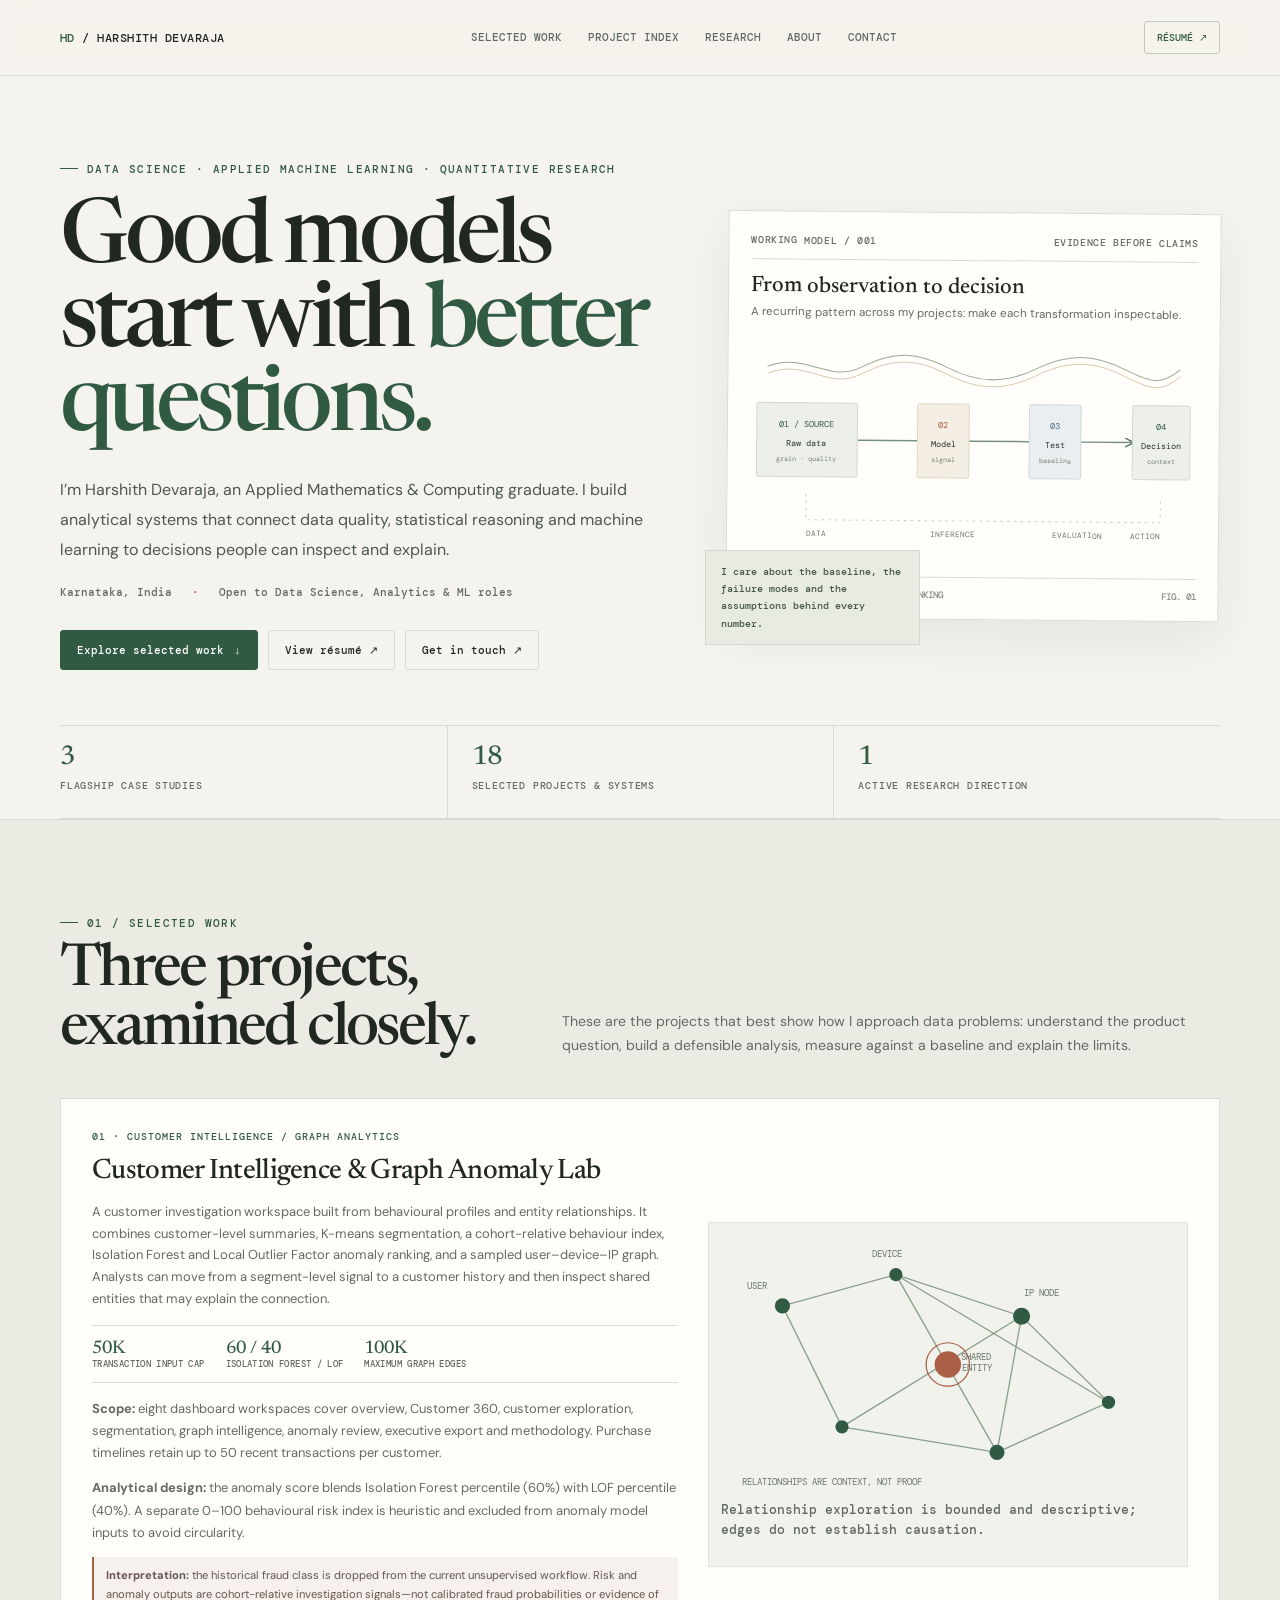
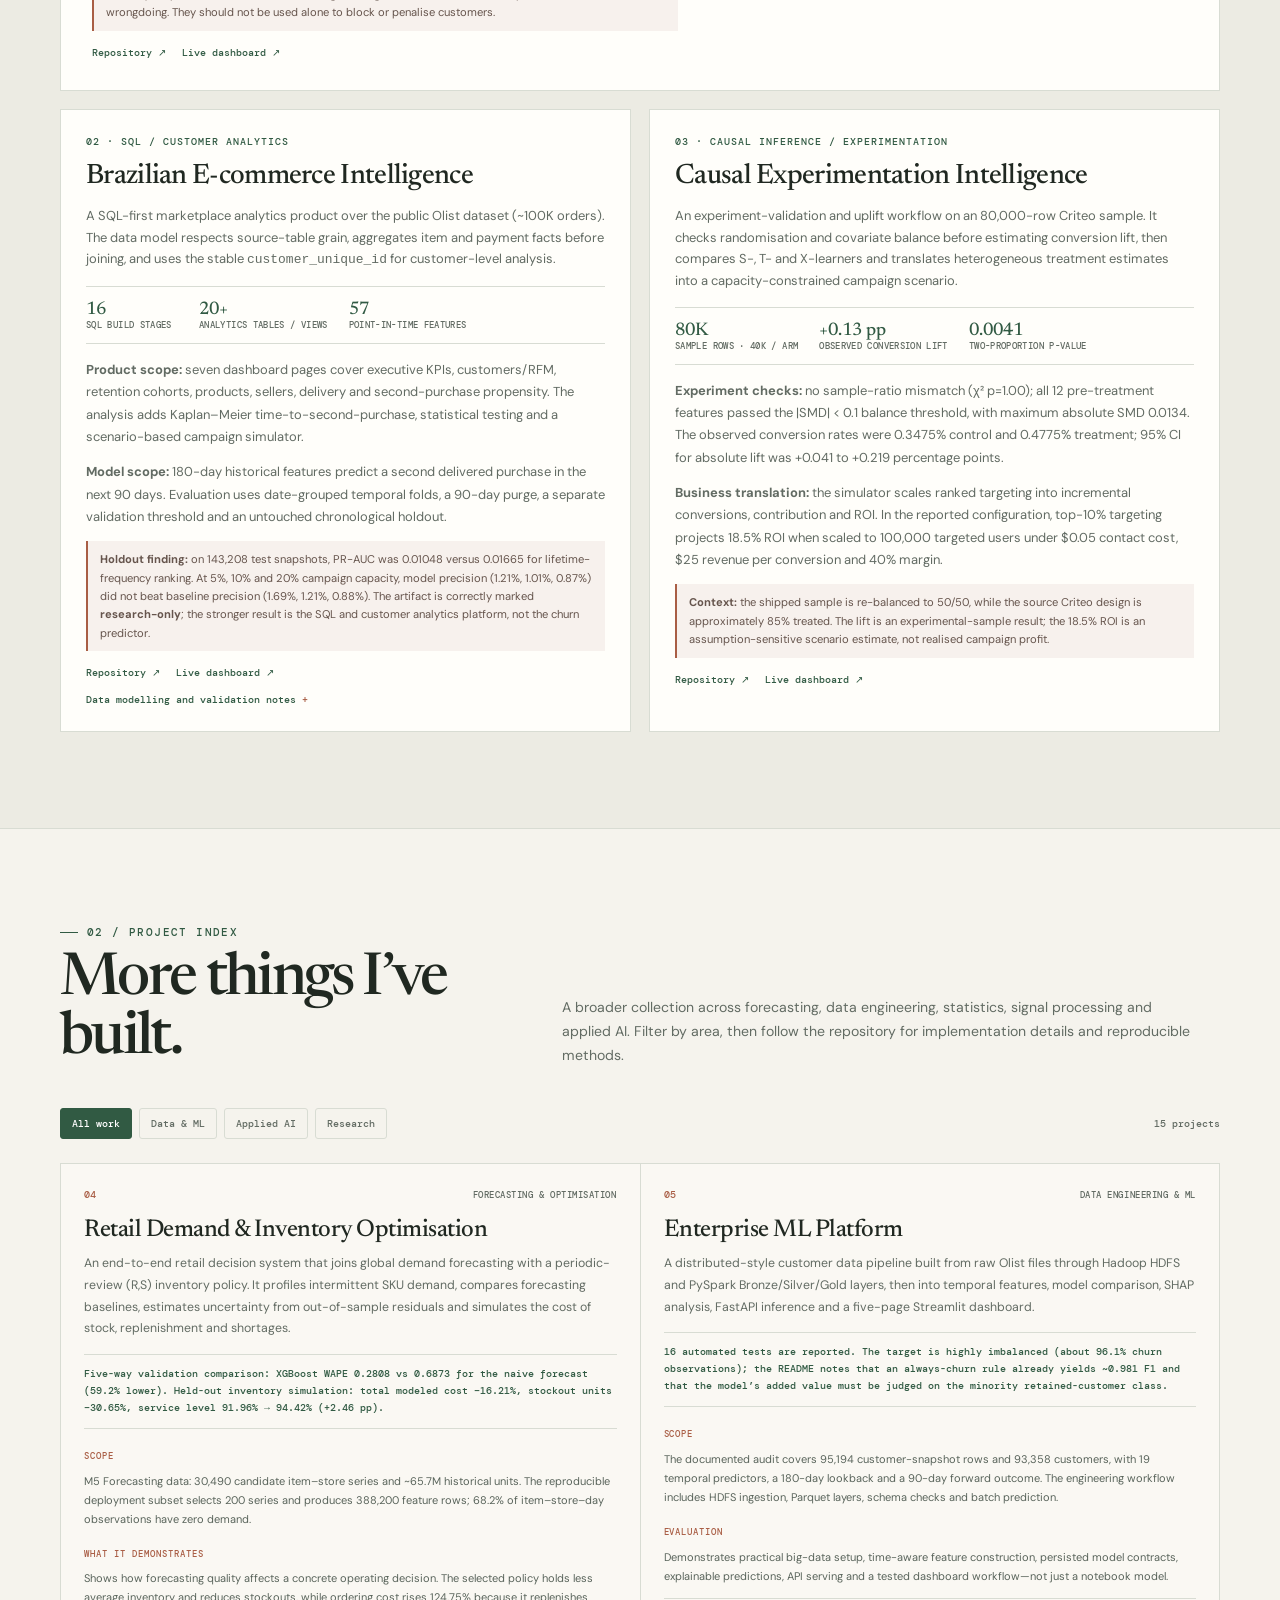
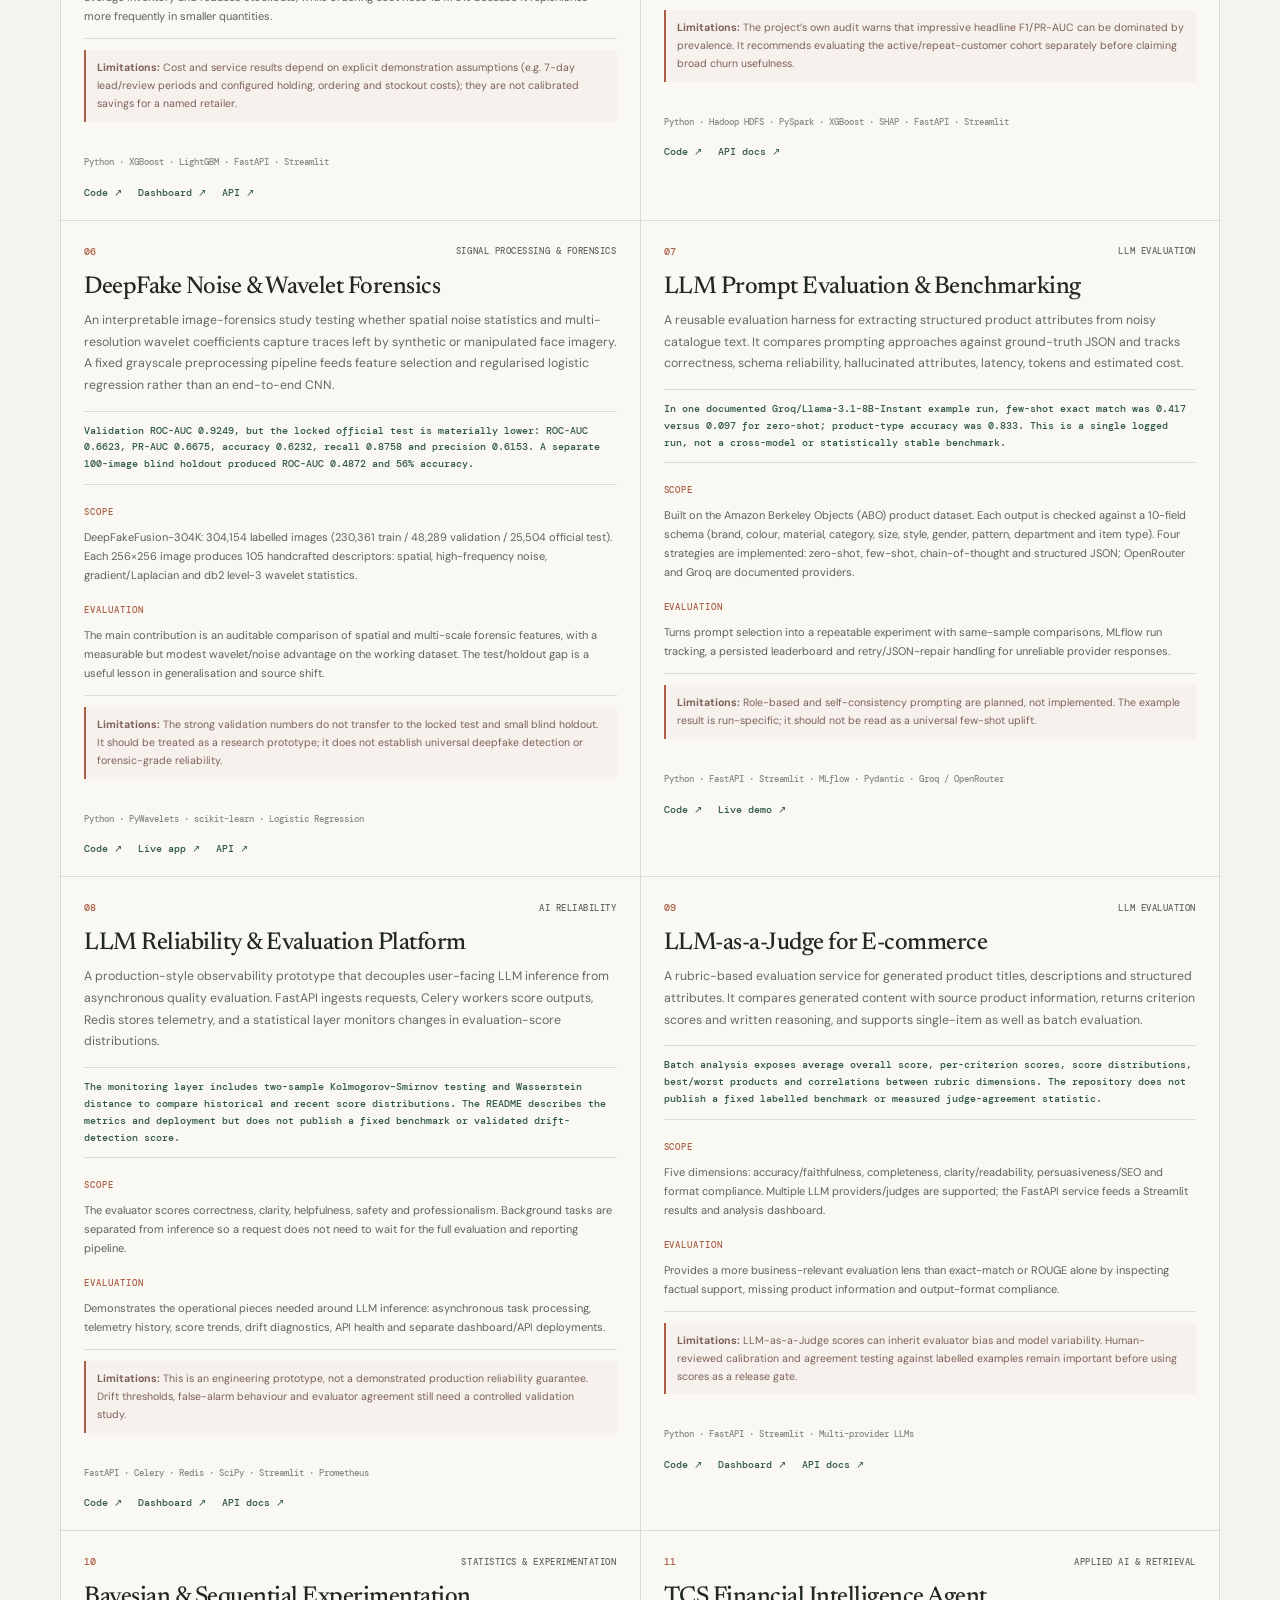
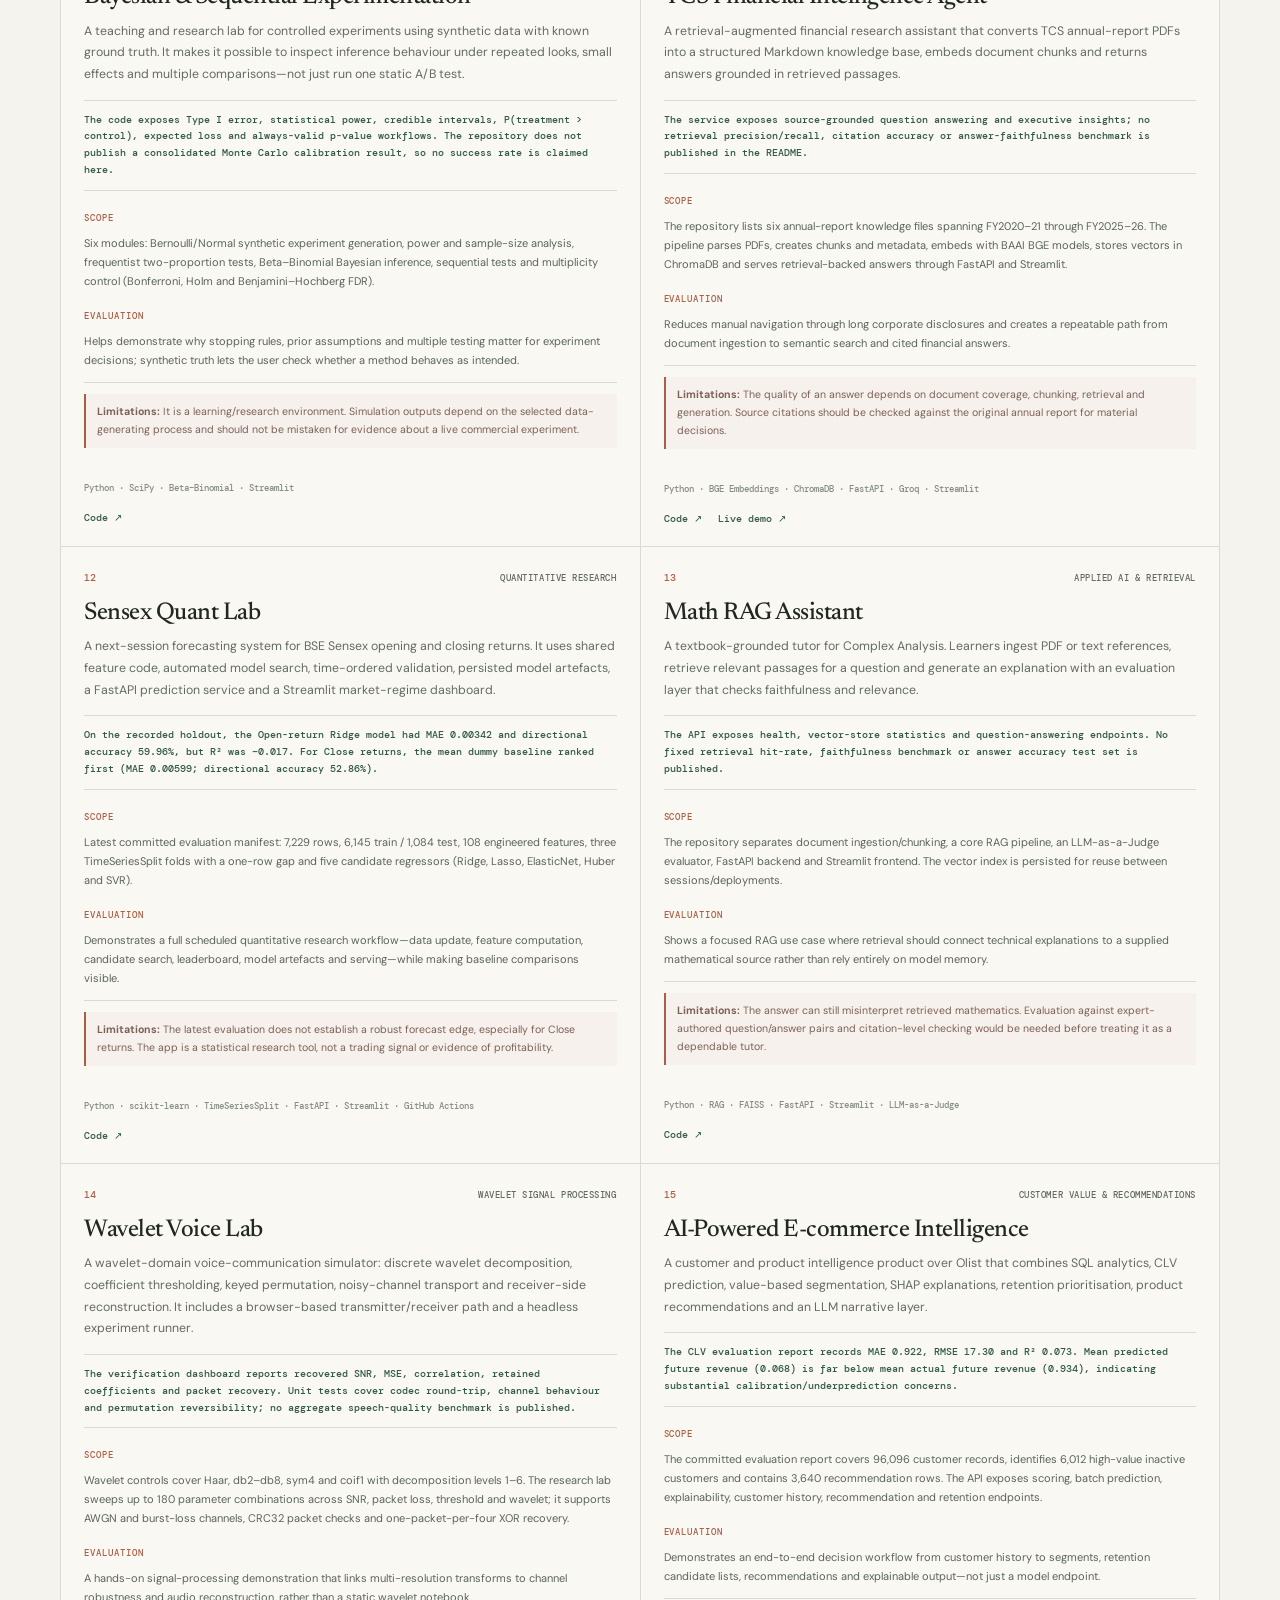
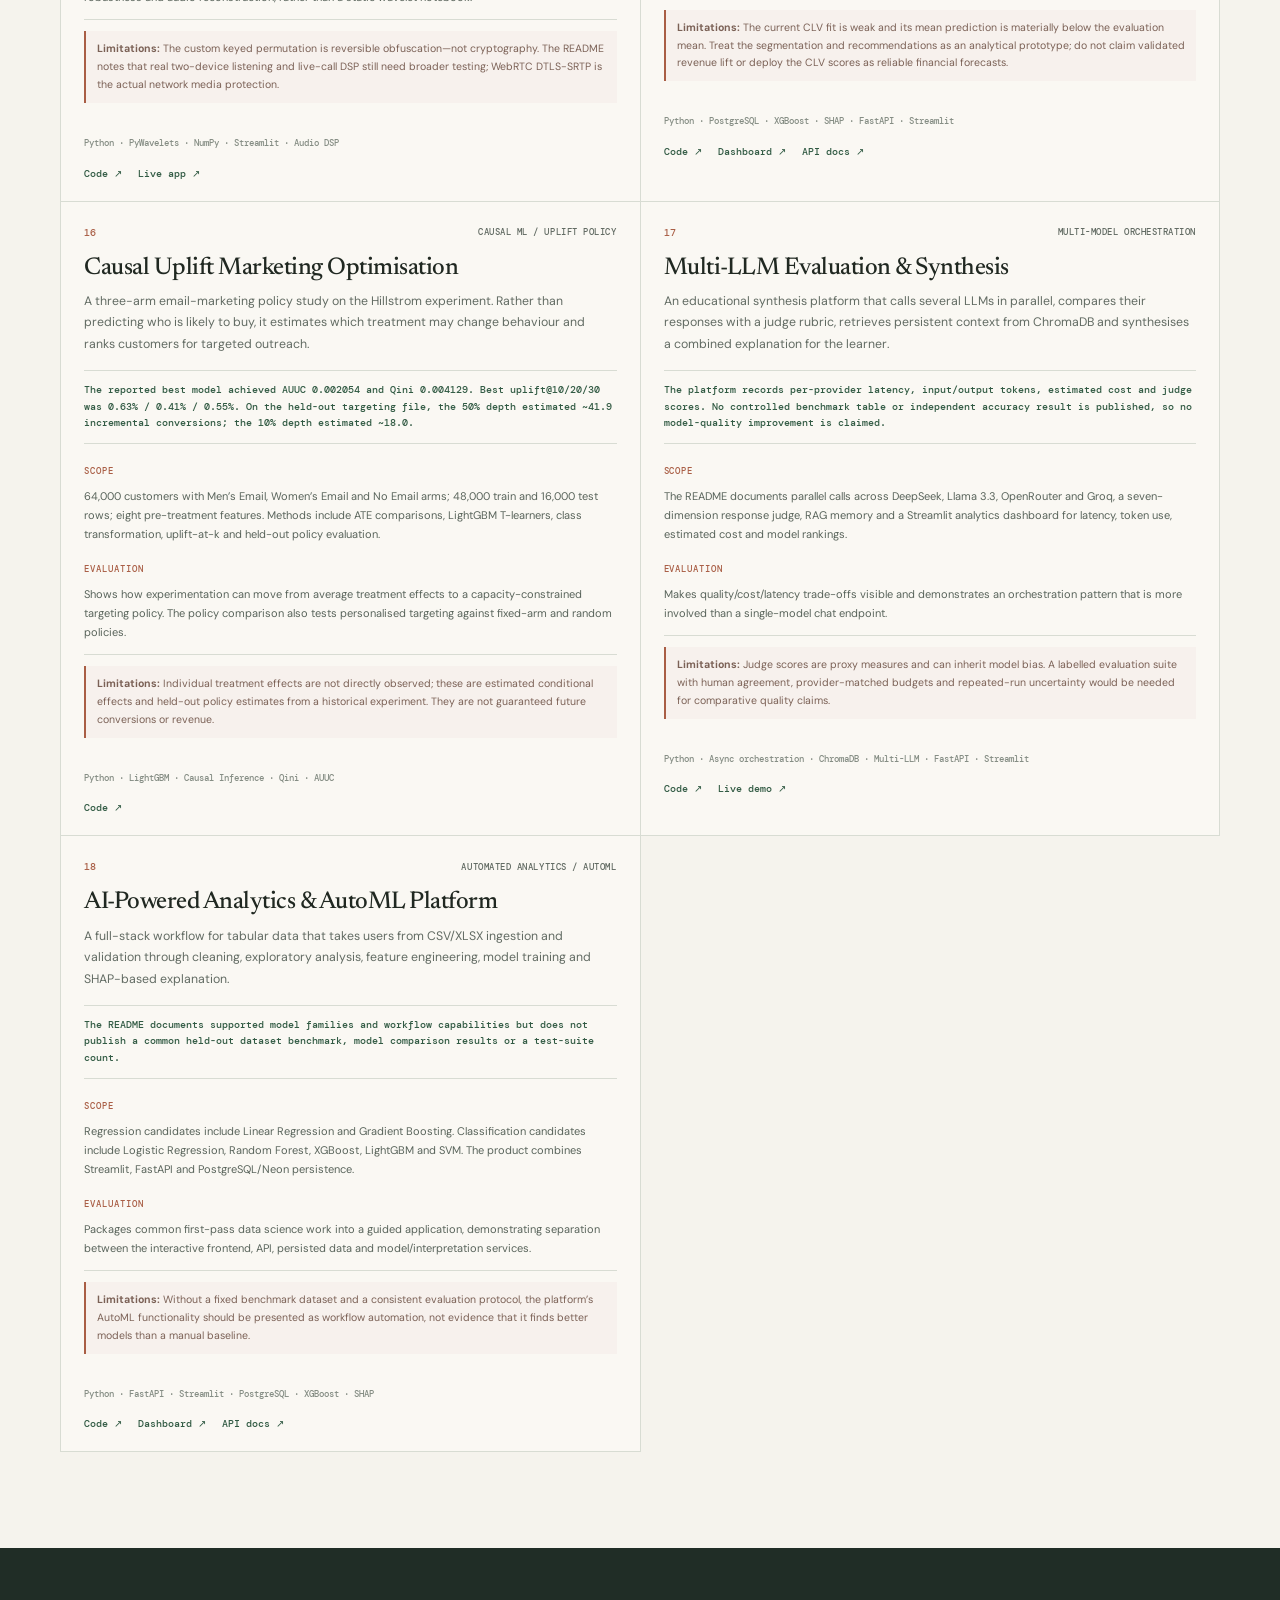
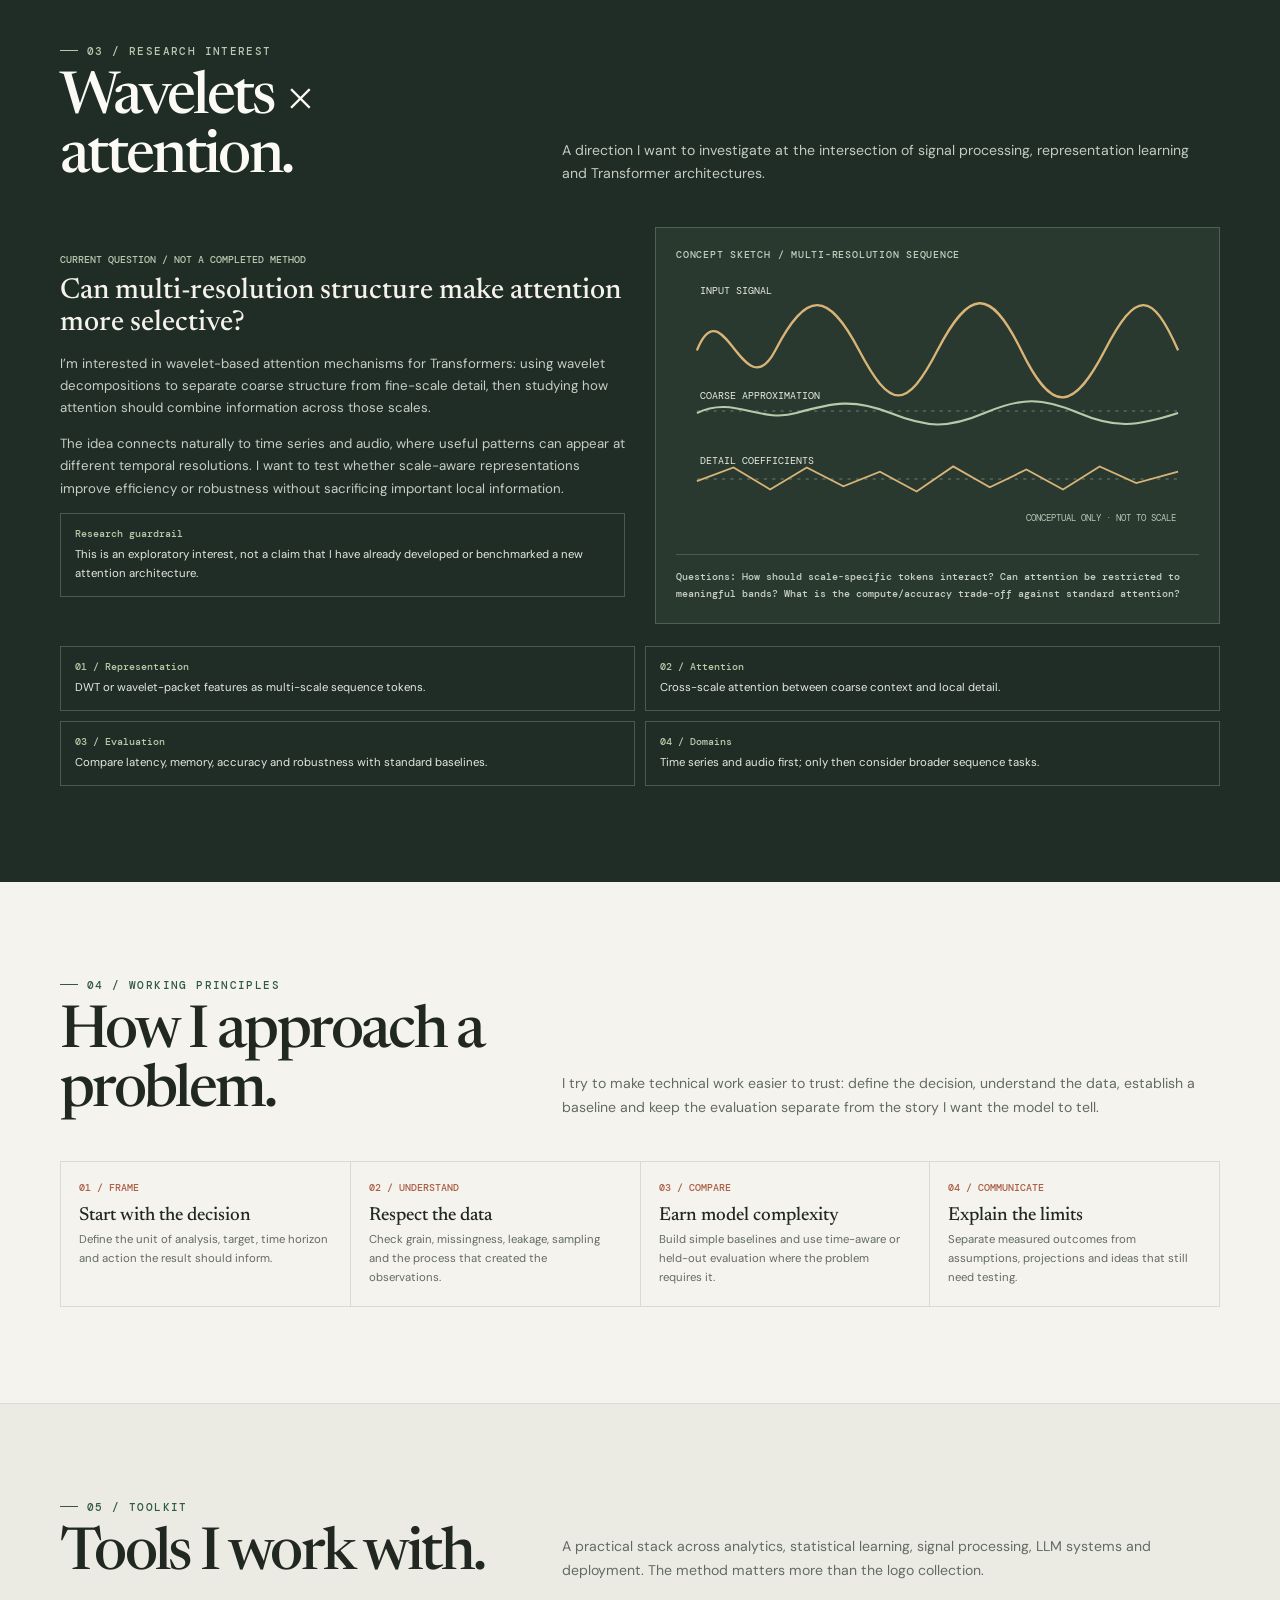
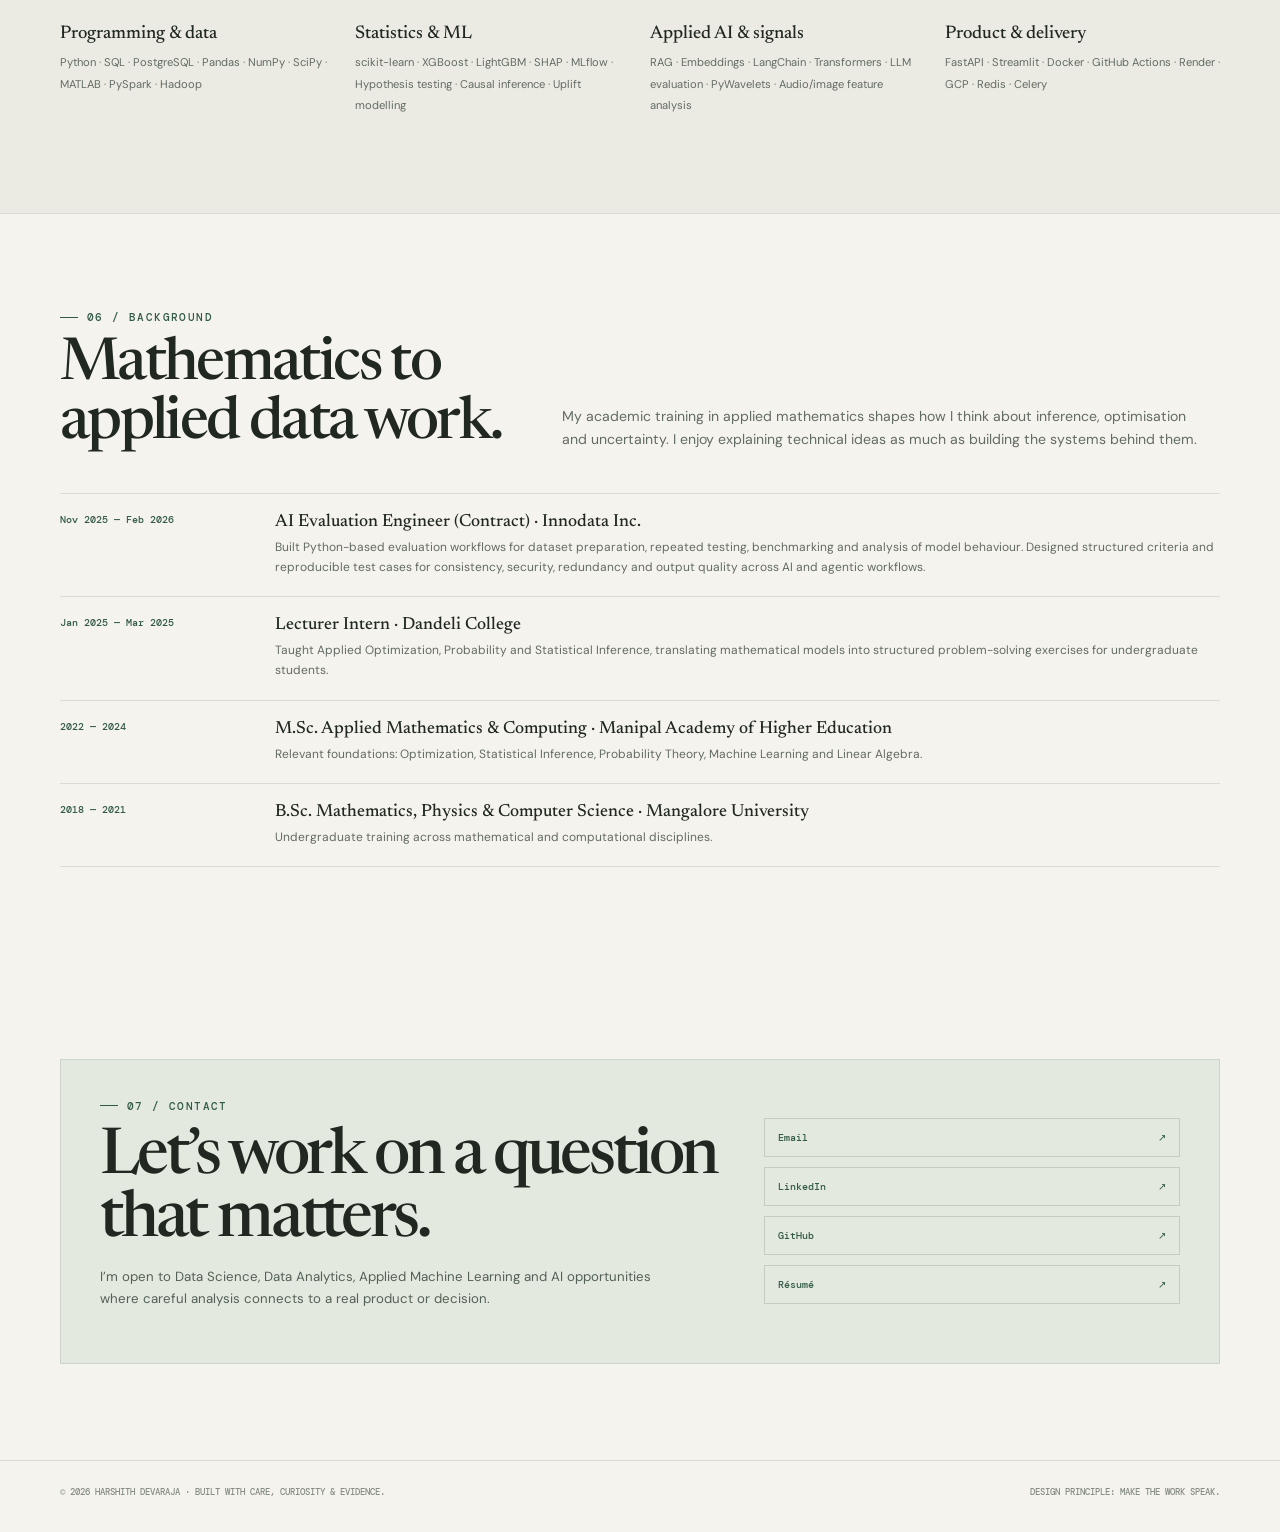
==== commit 074d8572: "Clarify portfolio evidence labels and scenario population size" ====
--- a/index.html
+++ b/index.html
@@ -303,7 +303,7 @@
     <div><strong>0.0041</strong><span>Two-proportion p-value</span></div>
    </div>
    <p class="feature-detail"><b>Experiment checks:</b> no sample-ratio mismatch (χ² p=1.00); all 12 pre-treatment features passed the |SMD| &lt; 0.1 balance threshold, with maximum absolute SMD 0.0134. The observed conversion rates were 0.3475% control and 0.4775% treatment; 95% CI for absolute lift was +0.041 to +0.219 percentage points.</p>
-   <p class="feature-detail"><b>Business translation:</b> the simulator scales ranked targeting into incremental conversions, contribution and ROI. In the reported configuration, top-10% targeting projects 18.5% ROI per 1M users under $0.05 contact cost, $25 revenue per conversion and 40% margin.</p>
+   <p class="feature-detail"><b>Business translation:</b> the simulator scales ranked targeting into incremental conversions, contribution and ROI. In the reported configuration, top-10% targeting projects 18.5% ROI when scaled to 100,000 targeted users under $0.05 contact cost, $25 revenue per conversion and 40% margin.</p>
    <div class="caveat"><b>Context:</b> the shipped sample is re-balanced to 50/50, while the source Criteo design is approximately 85% treated. The lift is an experimental-sample result; the 18.5% ROI is an assumption-sensitive scenario estimate, not realised campaign profit.</div>
    <div class="feature-links"><a href="https://github.com/Harshithpatali/causal_experimentation_platform" target="_blank" rel="noopener noreferrer">Repository ↗</a><a href="https://causal-ai-customer-growth-intelligence.streamlit.app/" target="_blank" rel="noopener noreferrer">Live dashboard ↗</a></div>
   </div>
@@ -336,7 +336,7 @@
  <div class="project-evidence"><span>Five-way validation comparison: XGBoost WAPE 0.2808 vs 0.6873 for the naive forecast (59.2% lower). Held-out inventory simulation: total modeled cost −16.21%, stockout units −30.65%, service level 91.96% → 94.42% (+2.46 pp).</span></div>
  <div class="project-facts">
   <div><span class="project-fact-label">SCOPE</span><p>M5 Forecasting data: 30,490 candidate item–store series and ~65.7M historical units. The reproducible deployment subset selects 200 series and produces 388,200 feature rows; 68.2% of item–store–day observations have zero demand.</p></div>
-  <div><span class="project-fact-label">EVALUATION</span><p>Shows how forecasting quality affects a concrete operating decision. The selected policy holds less average inventory and reduces stockouts, while ordering cost rises 124.75% because it replenishes more frequently in smaller quantities.</p></div>
+  <div><span class="project-fact-label">WHAT IT DEMONSTRATES</span><p>Shows how forecasting quality affects a concrete operating decision. The selected policy holds less average inventory and reduces stockouts, while ordering cost rises 124.75% because it replenishes more frequently in smaller quantities.</p></div>
  </div>
  <p class="project-limit"><b>Limitations:</b> Cost and service results depend on explicit demonstration assumptions (e.g. 7-day lead/review periods and configured holding, ordering and stockout costs); they are not calibrated savings for a named retailer.</p>
  <div class="project-bottom"><span class="project-stack">Python · XGBoost · LightGBM · FastAPI · Streamlit</span><div class="project-links"><a href="https://github.com/Harshithpatali/retail-demand-inventory-optimization" target="_blank" rel="noopener noreferrer">Code ↗</a><a href="https://retail-demand-inventory-optimization-v1.streamlit.app/" target="_blank" rel="noopener noreferrer">Dashboard ↗</a><a href="https://retail-demand-inventory-optimization.onrender.com/" target="_blank" rel="noopener noreferrer">API ↗</a></div></div>
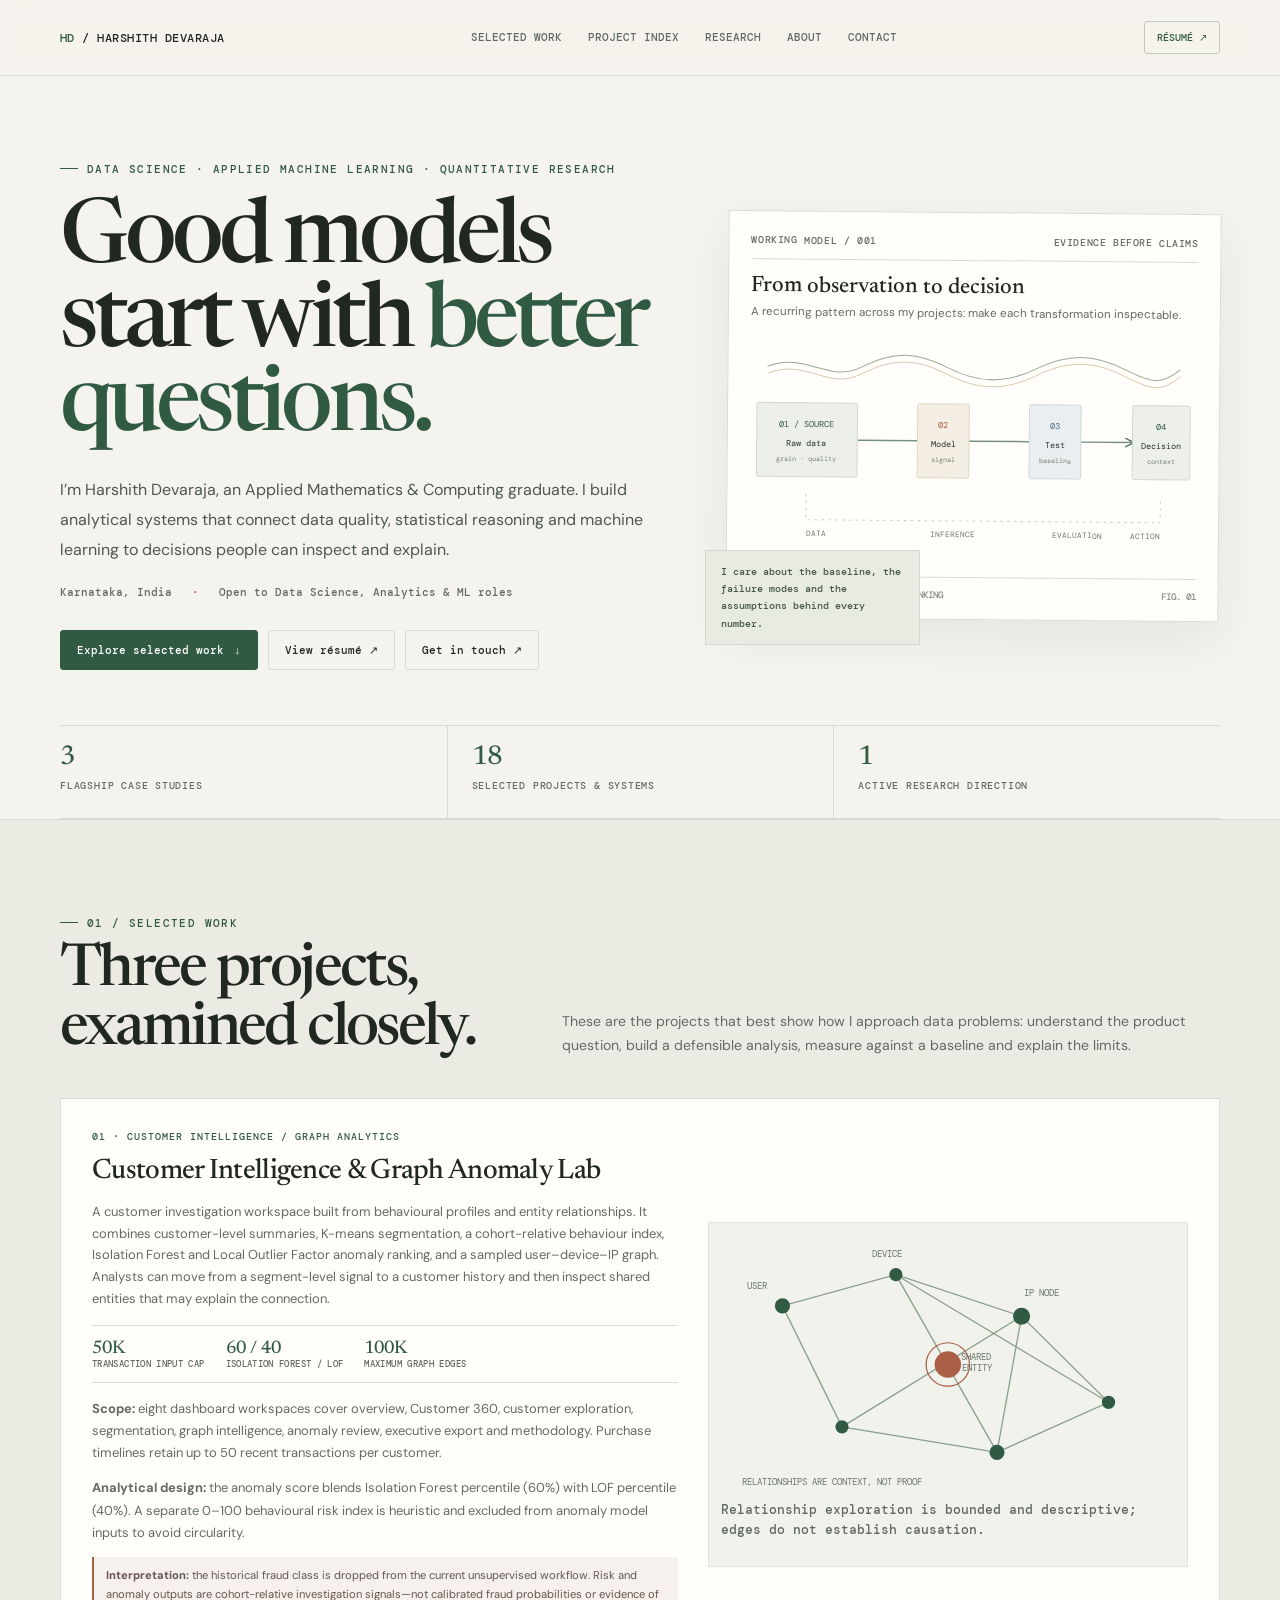
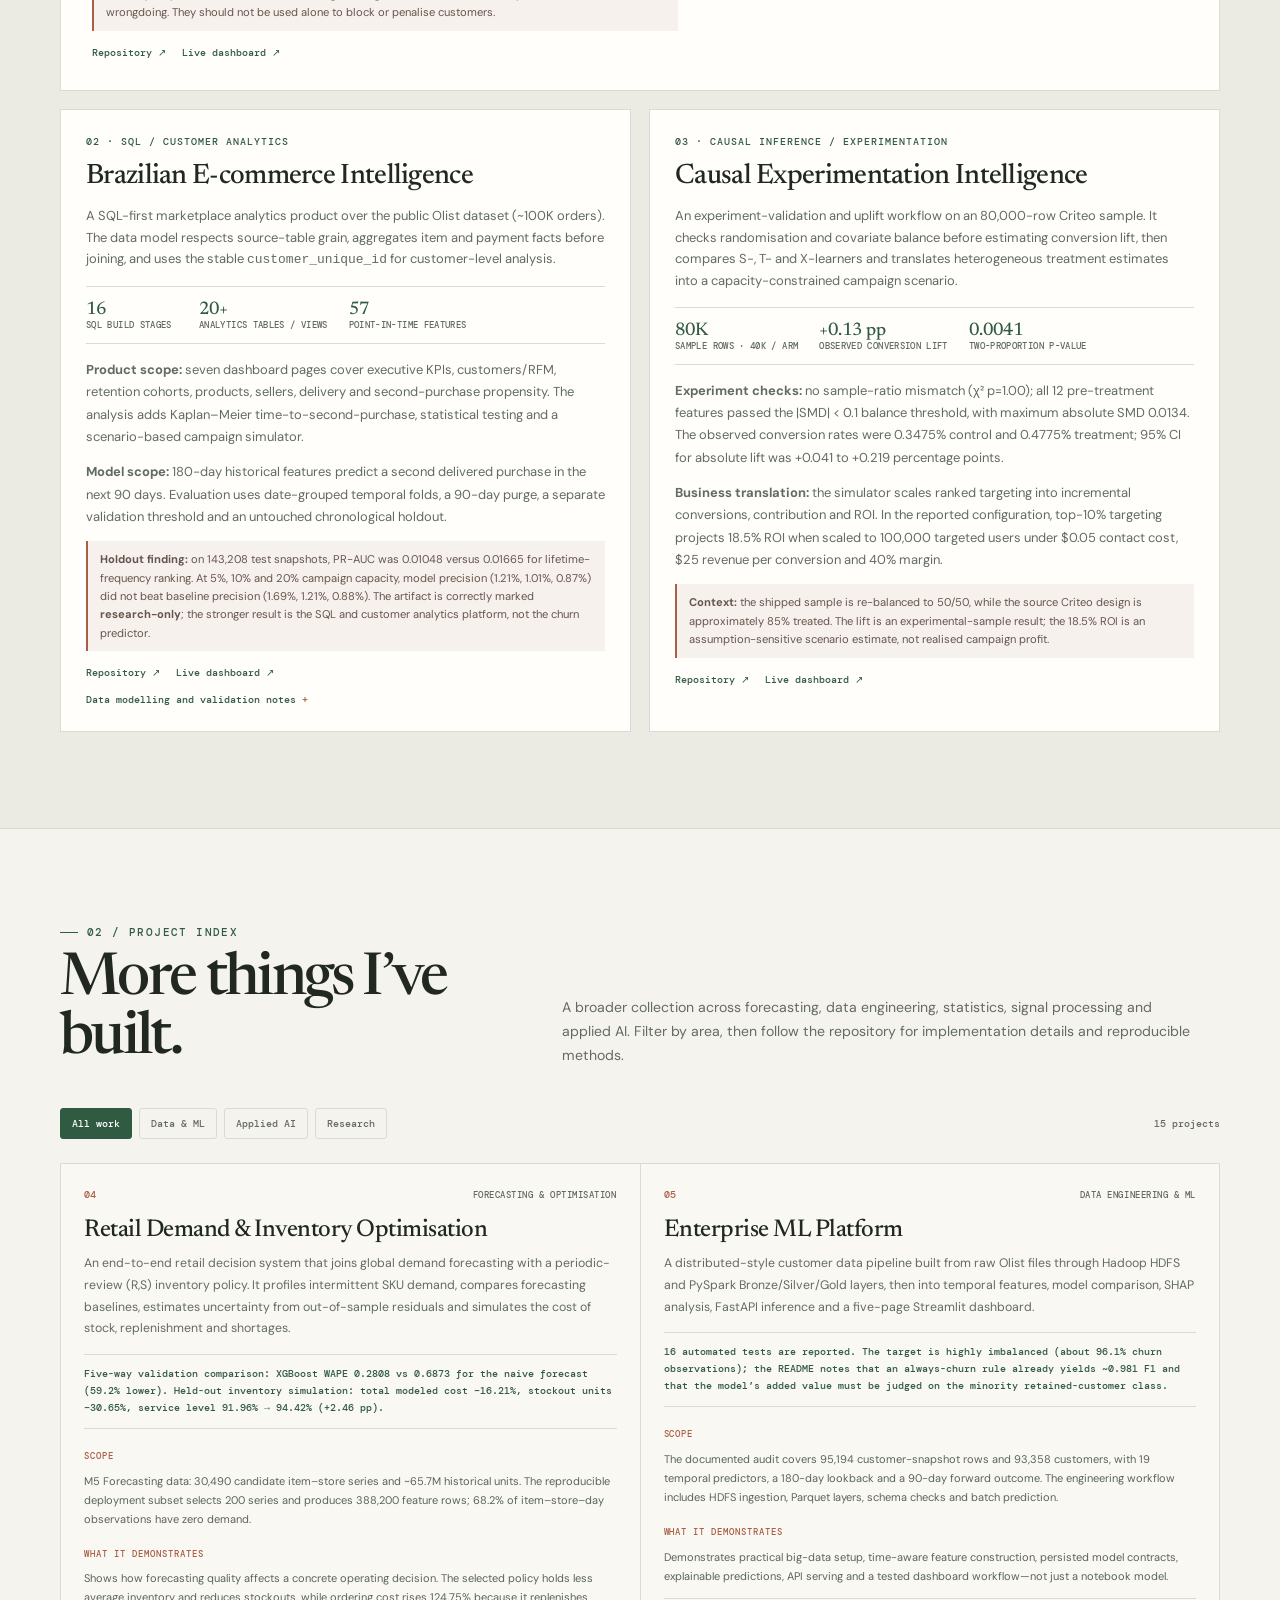
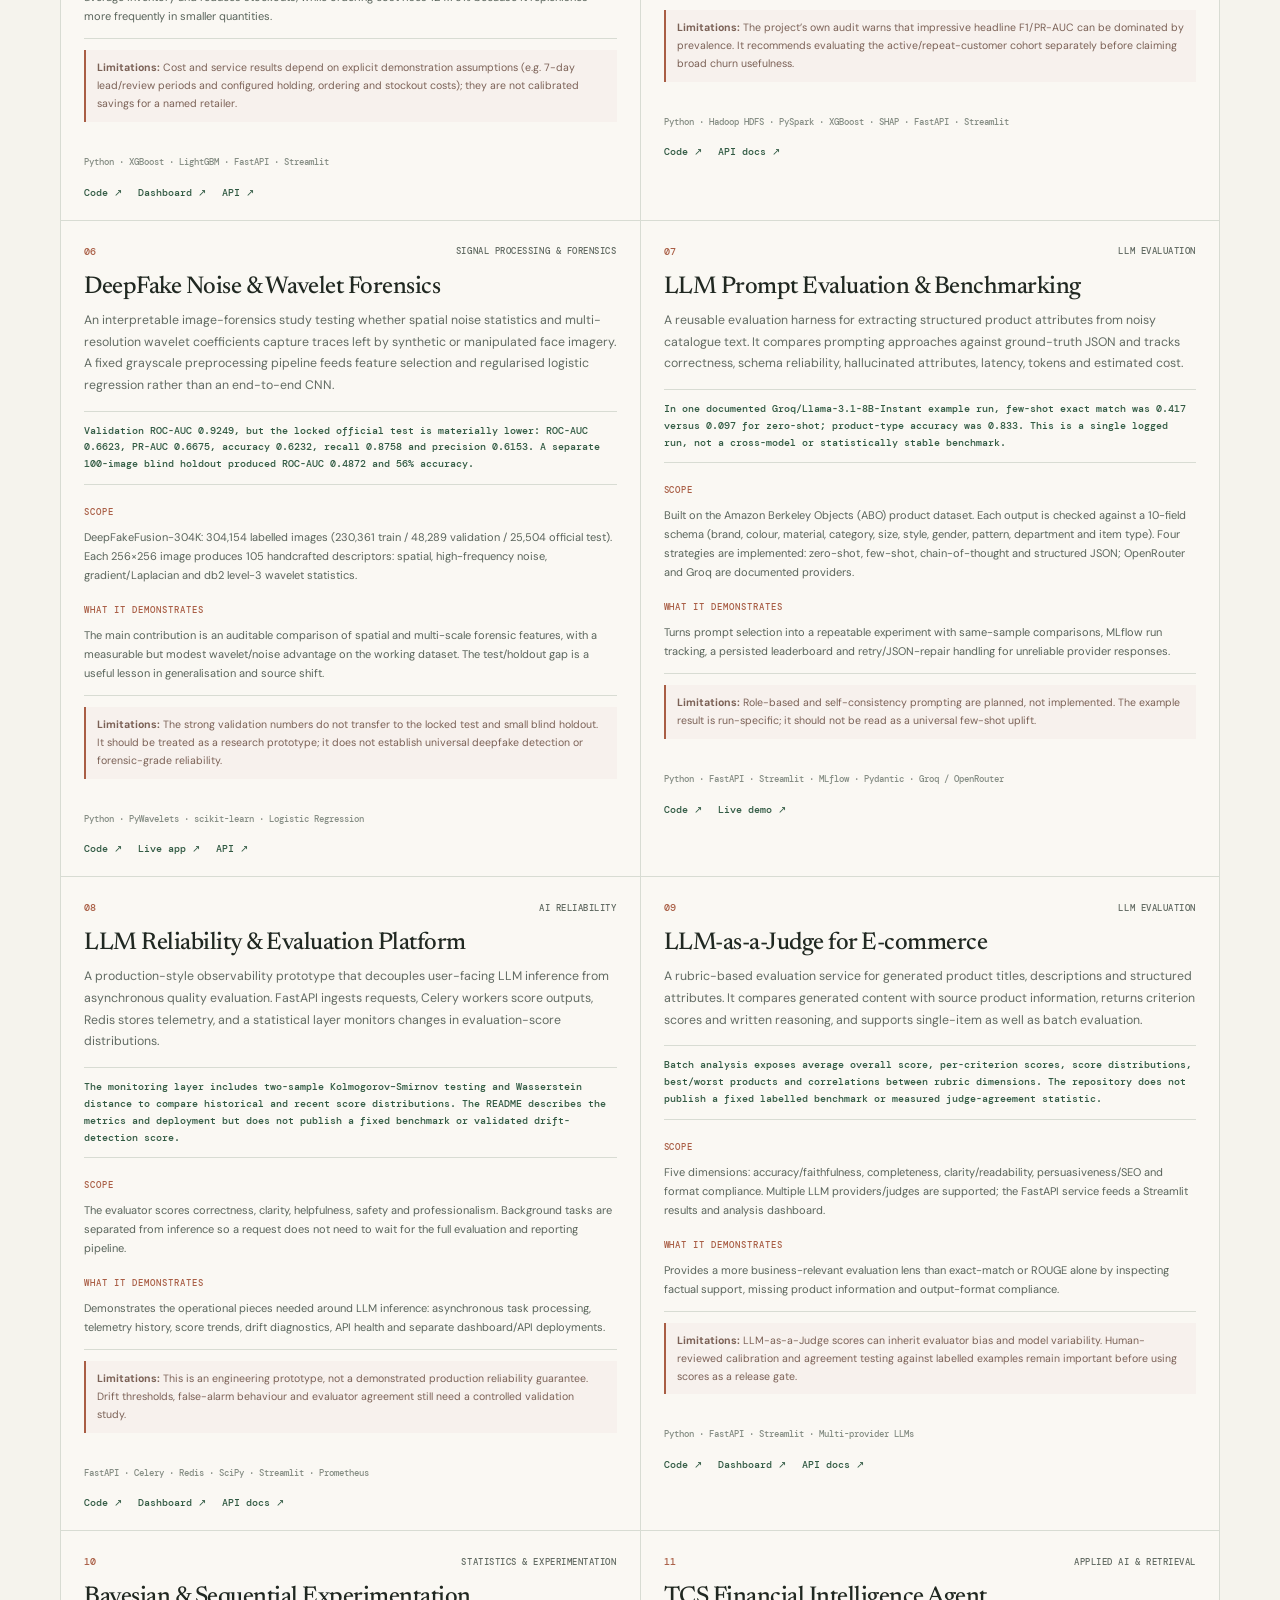
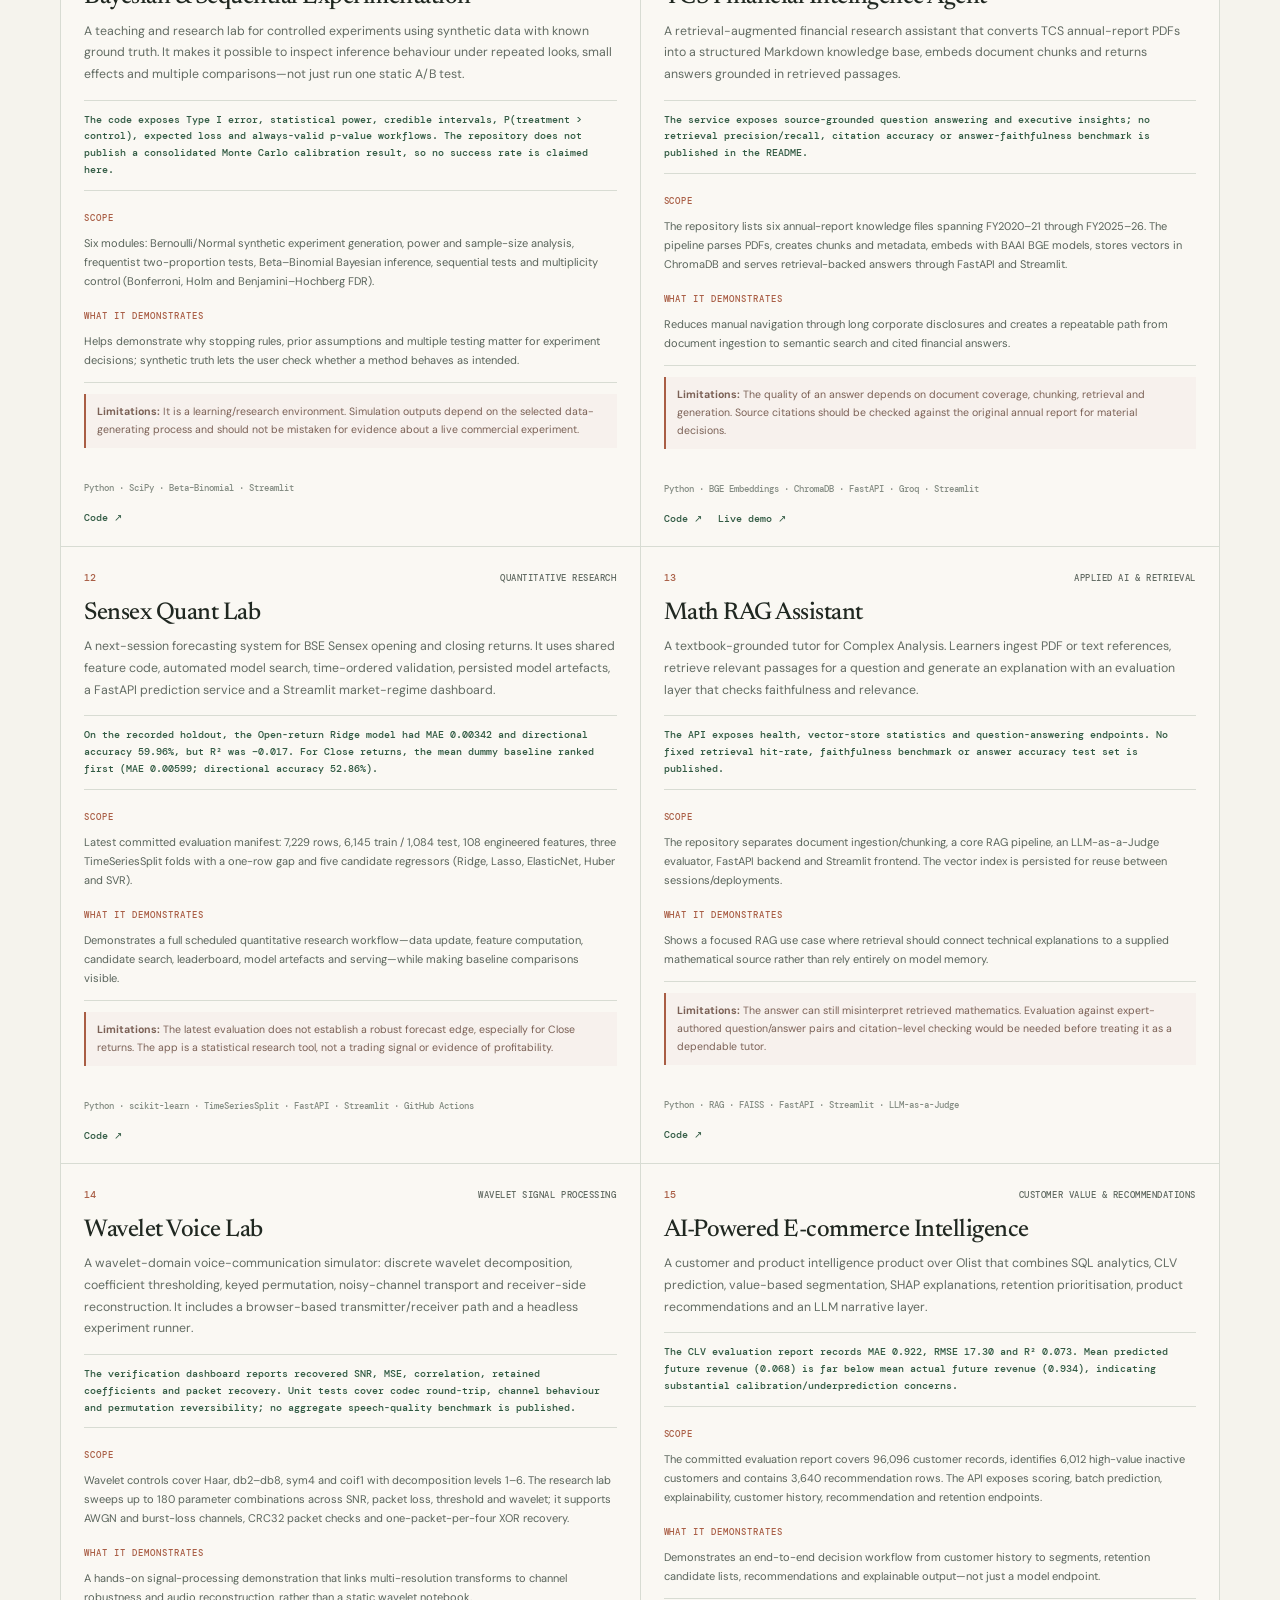
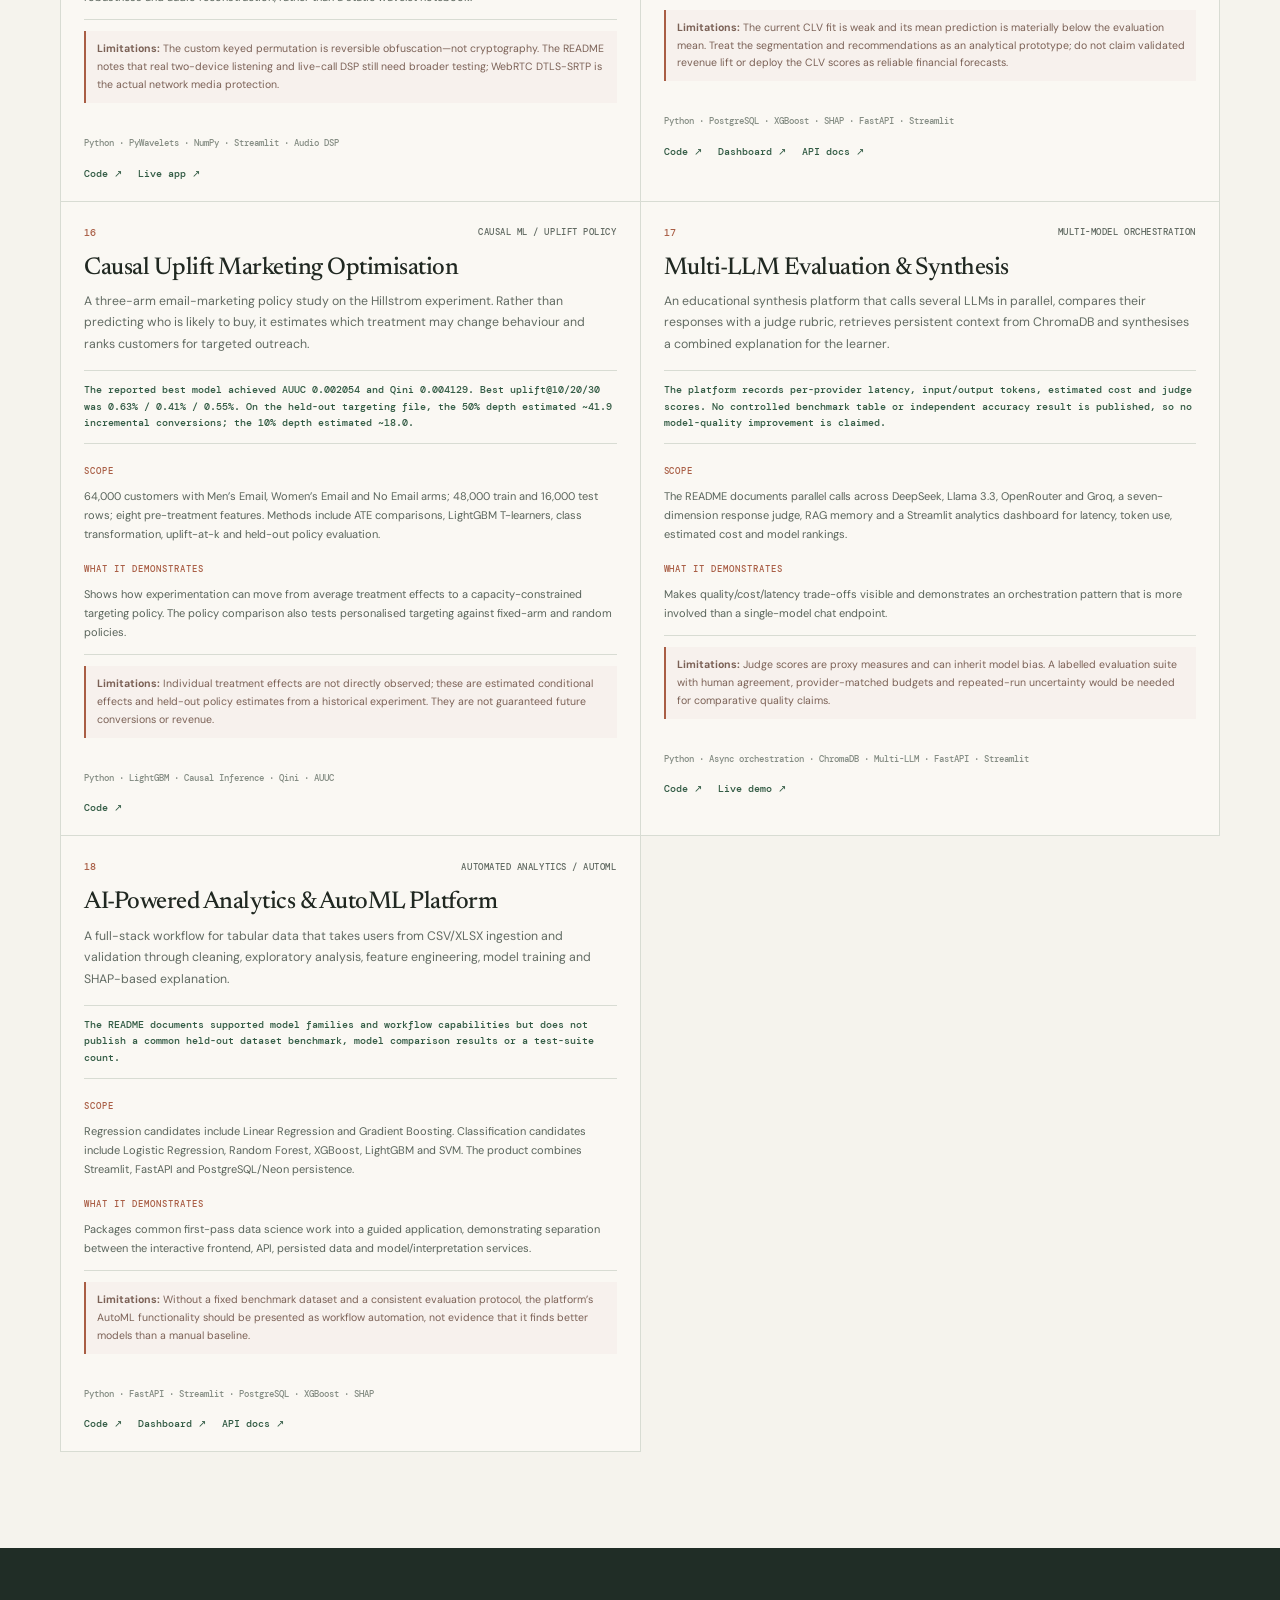
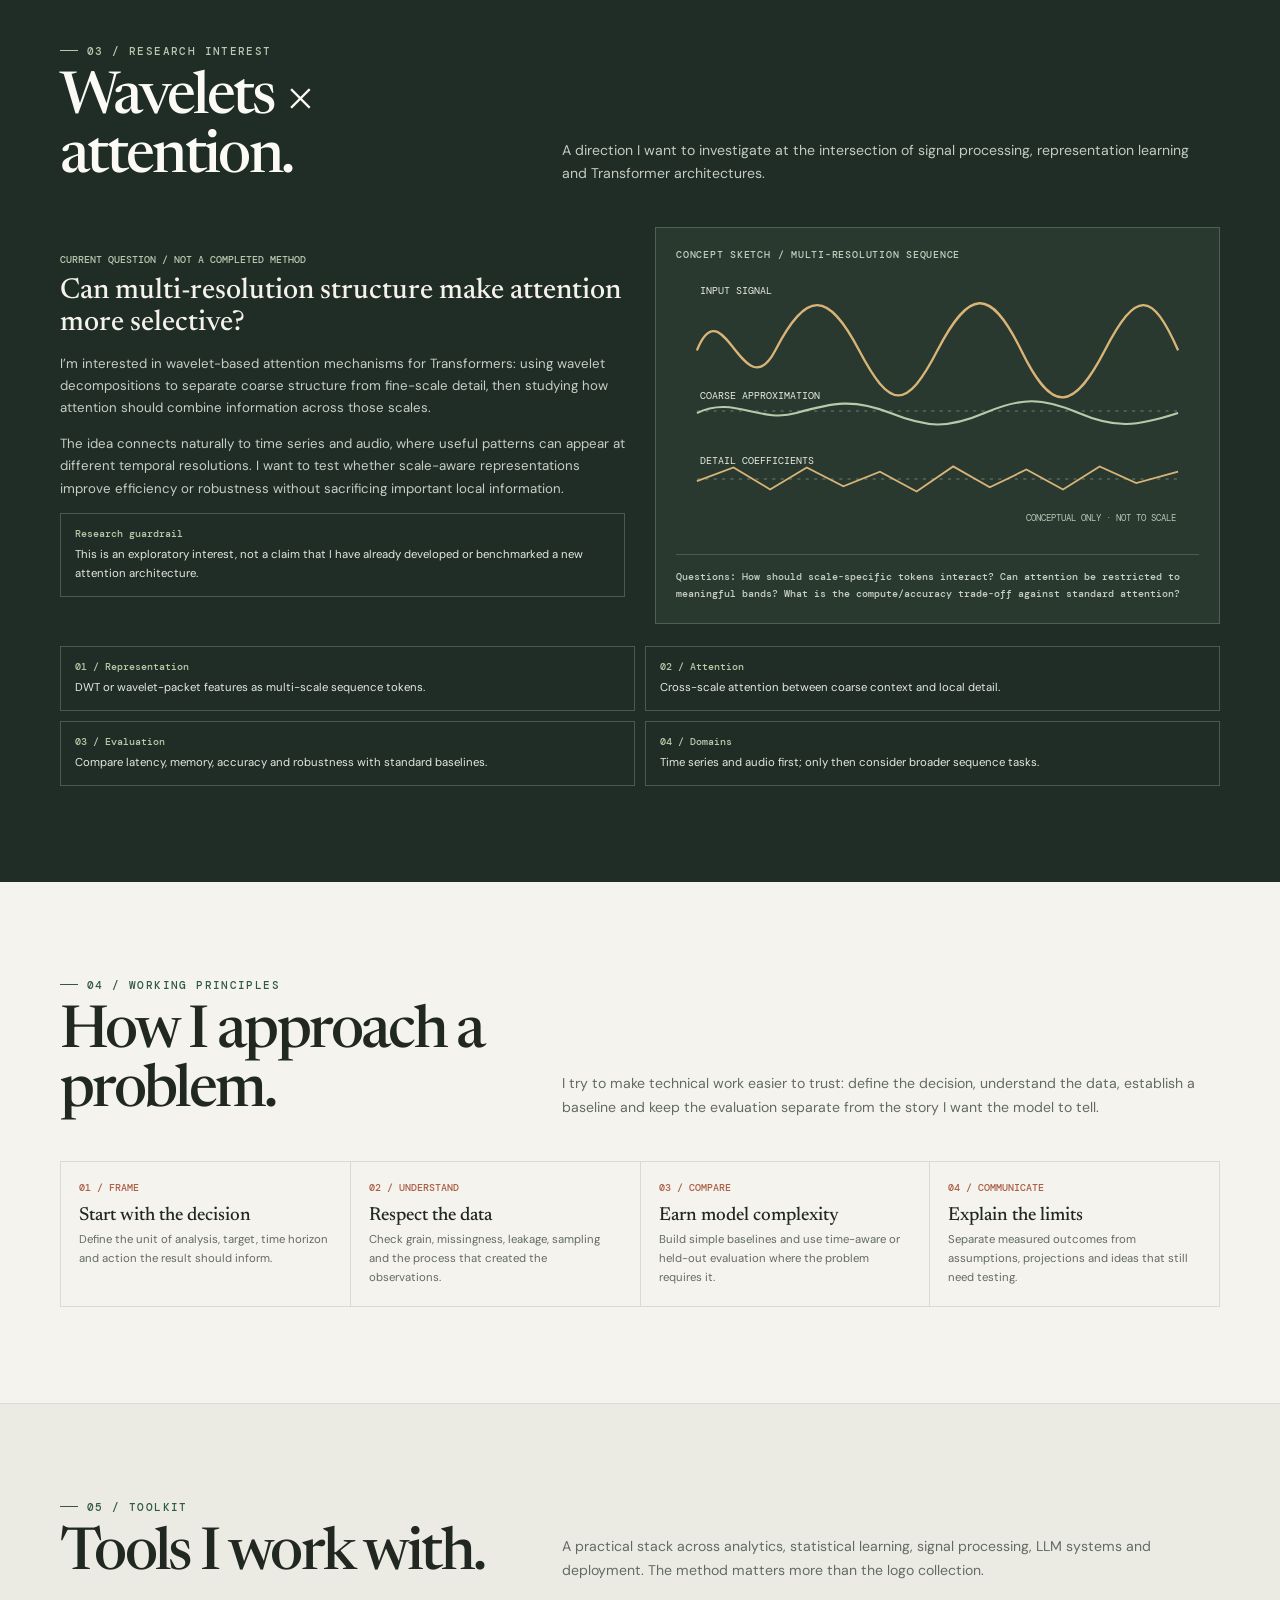
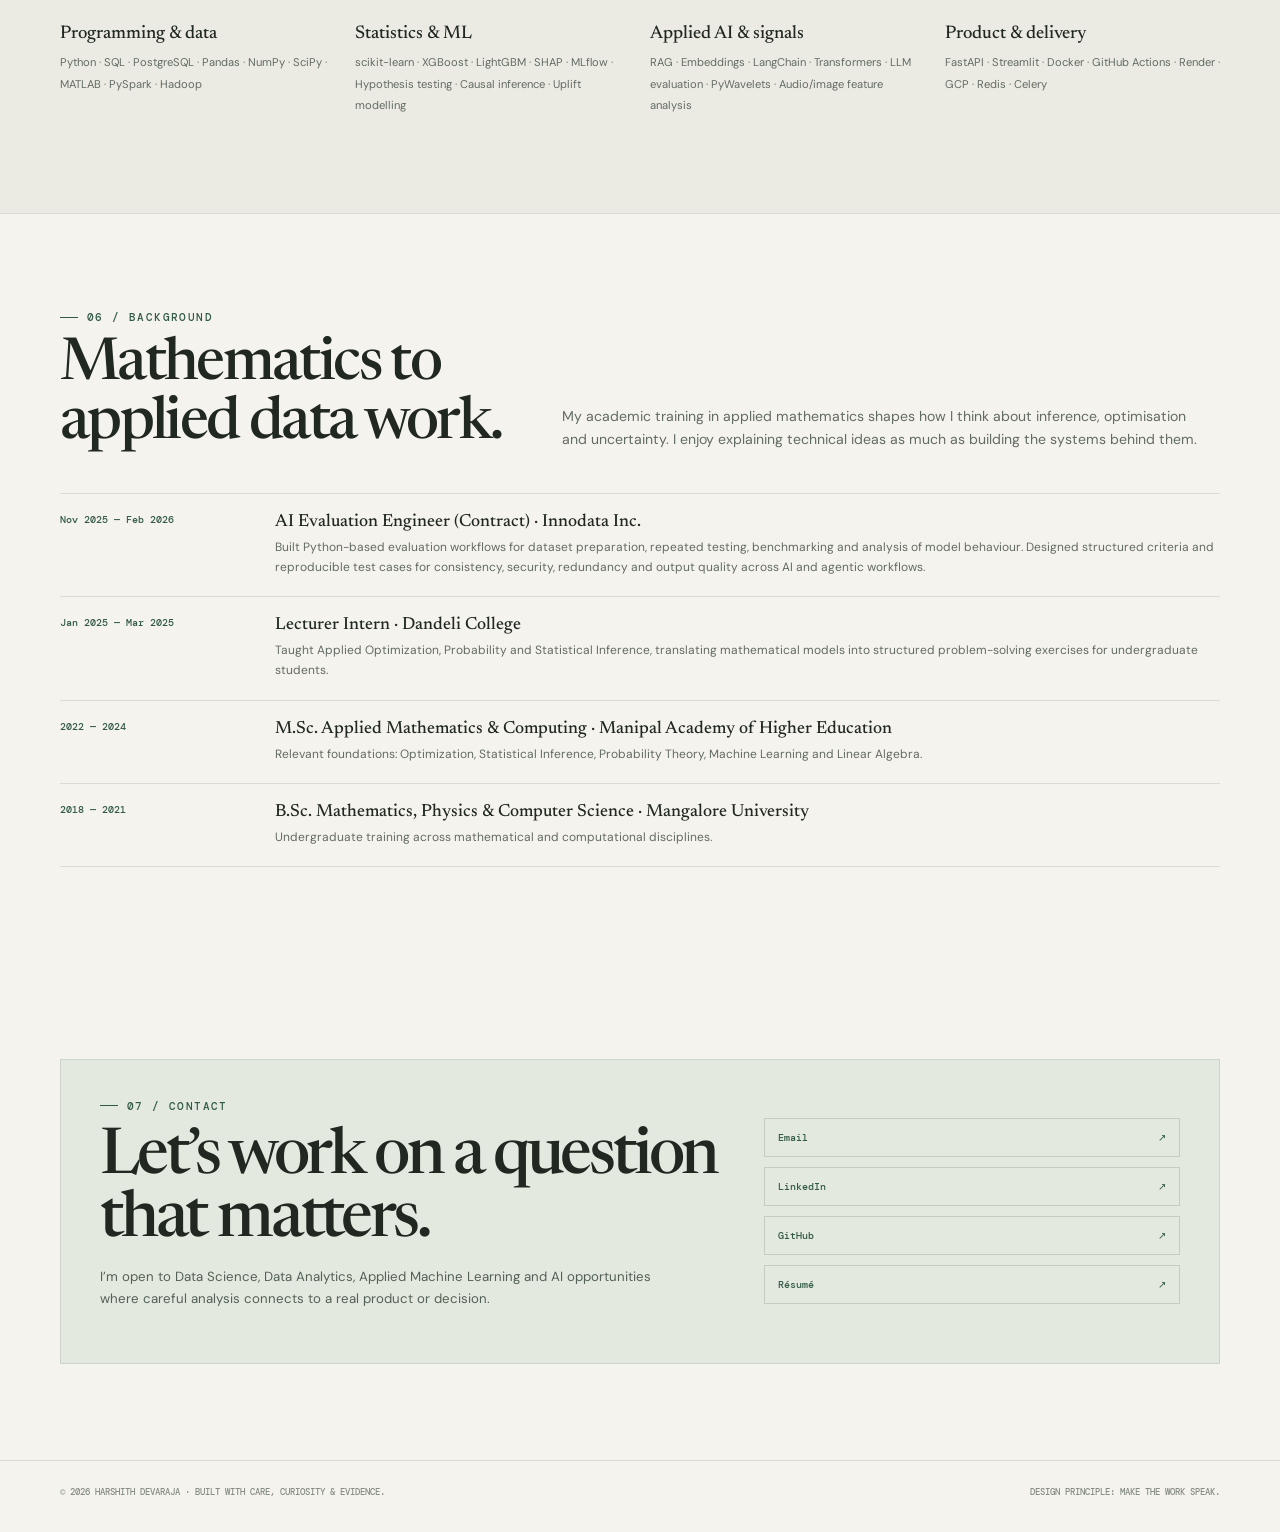
==== commit dd91d368: "Label project relevance notes consistently across the project index" ====
--- a/index.html
+++ b/index.html
@@ -349,7 +349,7 @@
  <div class="project-evidence"><span>16 automated tests are reported. The target is highly imbalanced (about 96.1% churn observations); the README notes that an always-churn rule already yields ~0.981 F1 and that the model’s added value must be judged on the minority retained-customer class.</span></div>
  <div class="project-facts">
   <div><span class="project-fact-label">SCOPE</span><p>The documented audit covers 95,194 customer-snapshot rows and 93,358 customers, with 19 temporal predictors, a 180-day lookback and a 90-day forward outcome. The engineering workflow includes HDFS ingestion, Parquet layers, schema checks and batch prediction.</p></div>
-  <div><span class="project-fact-label">EVALUATION</span><p>Demonstrates practical big-data setup, time-aware feature construction, persisted model contracts, explainable predictions, API serving and a tested dashboard workflow—not just a notebook model.</p></div>
+  <div><span class="project-fact-label">WHAT IT DEMONSTRATES</span><p>Demonstrates practical big-data setup, time-aware feature construction, persisted model contracts, explainable predictions, API serving and a tested dashboard workflow—not just a notebook model.</p></div>
  </div>
  <p class="project-limit"><b>Limitations:</b> The project’s own audit warns that impressive headline F1/PR-AUC can be dominated by prevalence. It recommends evaluating the active/repeat-customer cohort separately before claiming broad churn usefulness.</p>
  <div class="project-bottom"><span class="project-stack">Python · Hadoop HDFS · PySpark · XGBoost · SHAP · FastAPI · Streamlit</span><div class="project-links"><a href="https://github.com/Harshithpatali/enterprise-ml-platform" target="_blank" rel="noopener noreferrer">Code ↗</a><a href="https://enterprise-ml-platform.onrender.com/docs" target="_blank" rel="noopener noreferrer">API docs ↗</a></div></div>
@@ -362,7 +362,7 @@
  <div class="project-evidence"><span>Validation ROC-AUC 0.9249, but the locked official test is materially lower: ROC-AUC 0.6623, PR-AUC 0.6675, accuracy 0.6232, recall 0.8758 and precision 0.6153. A separate 100-image blind holdout produced ROC-AUC 0.4872 and 56% accuracy.</span></div>
  <div class="project-facts">
   <div><span class="project-fact-label">SCOPE</span><p>DeepFakeFusion-304K: 304,154 labelled images (230,361 train / 48,289 validation / 25,504 official test). Each 256×256 image produces 105 handcrafted descriptors: spatial, high-frequency noise, gradient/Laplacian and db2 level-3 wavelet statistics.</p></div>
-  <div><span class="project-fact-label">EVALUATION</span><p>The main contribution is an auditable comparison of spatial and multi-scale forensic features, with a measurable but modest wavelet/noise advantage on the working dataset. The test/holdout gap is a useful lesson in generalisation and source shift.</p></div>
+  <div><span class="project-fact-label">WHAT IT DEMONSTRATES</span><p>The main contribution is an auditable comparison of spatial and multi-scale forensic features, with a measurable but modest wavelet/noise advantage on the working dataset. The test/holdout gap is a useful lesson in generalisation and source shift.</p></div>
  </div>
  <p class="project-limit"><b>Limitations:</b> The strong validation numbers do not transfer to the locked test and small blind holdout. It should be treated as a research prototype; it does not establish universal deepfake detection or forensic-grade reliability.</p>
  <div class="project-bottom"><span class="project-stack">Python · PyWavelets · scikit-learn · Logistic Regression</span><div class="project-links"><a href="https://github.com/Harshithpatali/deepfake-noise-wavelet-ml" target="_blank" rel="noopener noreferrer">Code ↗</a><a href="https://deepfake-noise-wavelet-ml-hd.streamlit.app/" target="_blank" rel="noopener noreferrer">Live app ↗</a><a href="https://deepfake-noise-wavelet-ml.onrender.com/" target="_blank" rel="noopener noreferrer">API ↗</a></div></div>
@@ -375,7 +375,7 @@
  <div class="project-evidence"><span>In one documented Groq/Llama-3.1-8B-Instant example run, few-shot exact match was 0.417 versus 0.097 for zero-shot; product-type accuracy was 0.833. This is a single logged run, not a cross-model or statistically stable benchmark.</span></div>
  <div class="project-facts">
   <div><span class="project-fact-label">SCOPE</span><p>Built on the Amazon Berkeley Objects (ABO) product dataset. Each output is checked against a 10-field schema (brand, colour, material, category, size, style, gender, pattern, department and item type). Four strategies are implemented: zero-shot, few-shot, chain-of-thought and structured JSON; OpenRouter and Groq are documented providers.</p></div>
-  <div><span class="project-fact-label">EVALUATION</span><p>Turns prompt selection into a repeatable experiment with same-sample comparisons, MLflow run tracking, a persisted leaderboard and retry/JSON-repair handling for unreliable provider responses.</p></div>
+  <div><span class="project-fact-label">WHAT IT DEMONSTRATES</span><p>Turns prompt selection into a repeatable experiment with same-sample comparisons, MLflow run tracking, a persisted leaderboard and retry/JSON-repair handling for unreliable provider responses.</p></div>
  </div>
  <p class="project-limit"><b>Limitations:</b> Role-based and self-consistency prompting are planned, not implemented. The example result is run-specific; it should not be read as a universal few-shot uplift.</p>
  <div class="project-bottom"><span class="project-stack">Python · FastAPI · Streamlit · MLflow · Pydantic · Groq / OpenRouter</span><div class="project-links"><a href="https://github.com/Harshithpatali/llm-prompt-benchmark" target="_blank" rel="noopener noreferrer">Code ↗</a><a href="https://llm-prompt-benchmark-a.streamlit.app/" target="_blank" rel="noopener noreferrer">Live demo ↗</a></div></div>
@@ -388,7 +388,7 @@
  <div class="project-evidence"><span>The monitoring layer includes two-sample Kolmogorov–Smirnov testing and Wasserstein distance to compare historical and recent score distributions. The README describes the metrics and deployment but does not publish a fixed benchmark or validated drift-detection score.</span></div>
  <div class="project-facts">
   <div><span class="project-fact-label">SCOPE</span><p>The evaluator scores correctness, clarity, helpfulness, safety and professionalism. Background tasks are separated from inference so a request does not need to wait for the full evaluation and reporting pipeline.</p></div>
-  <div><span class="project-fact-label">EVALUATION</span><p>Demonstrates the operational pieces needed around LLM inference: asynchronous task processing, telemetry history, score trends, drift diagnostics, API health and separate dashboard/API deployments.</p></div>
+  <div><span class="project-fact-label">WHAT IT DEMONSTRATES</span><p>Demonstrates the operational pieces needed around LLM inference: asynchronous task processing, telemetry history, score trends, drift diagnostics, API health and separate dashboard/API deployments.</p></div>
  </div>
  <p class="project-limit"><b>Limitations:</b> This is an engineering prototype, not a demonstrated production reliability guarantee. Drift thresholds, false-alarm behaviour and evaluator agreement still need a controlled validation study.</p>
  <div class="project-bottom"><span class="project-stack">FastAPI · Celery · Redis · SciPy · Streamlit · Prometheus</span><div class="project-links"><a href="https://github.com/Harshithpatali/llm-evaluation-platform" target="_blank" rel="noopener noreferrer">Code ↗</a><a href="https://llm-evaluation-platform-q.streamlit.app/" target="_blank" rel="noopener noreferrer">Dashboard ↗</a><a href="https://llm-evaluation-platform-1.onrender.com/docs" target="_blank" rel="noopener noreferrer">API docs ↗</a></div></div>
@@ -401,7 +401,7 @@
  <div class="project-evidence"><span>Batch analysis exposes average overall score, per-criterion scores, score distributions, best/worst products and correlations between rubric dimensions. The repository does not publish a fixed labelled benchmark or measured judge-agreement statistic.</span></div>
  <div class="project-facts">
   <div><span class="project-fact-label">SCOPE</span><p>Five dimensions: accuracy/faithfulness, completeness, clarity/readability, persuasiveness/SEO and format compliance. Multiple LLM providers/judges are supported; the FastAPI service feeds a Streamlit results and analysis dashboard.</p></div>
-  <div><span class="project-fact-label">EVALUATION</span><p>Provides a more business-relevant evaluation lens than exact-match or ROUGE alone by inspecting factual support, missing product information and output-format compliance.</p></div>
+  <div><span class="project-fact-label">WHAT IT DEMONSTRATES</span><p>Provides a more business-relevant evaluation lens than exact-match or ROUGE alone by inspecting factual support, missing product information and output-format compliance.</p></div>
  </div>
  <p class="project-limit"><b>Limitations:</b> LLM-as-a-Judge scores can inherit evaluator bias and model variability. Human-reviewed calibration and agreement testing against labelled examples remain important before using scores as a release gate.</p>
  <div class="project-bottom"><span class="project-stack">Python · FastAPI · Streamlit · Multi-provider LLMs</span><div class="project-links"><a href="https://github.com/Harshithpatali/llm-judge-ecommerce" target="_blank" rel="noopener noreferrer">Code ↗</a><a href="https://llm-judge-ecommerce-c.streamlit.app/" target="_blank" rel="noopener noreferrer">Dashboard ↗</a><a href="https://llm-judge-ecommerce.onrender.com/docs" target="_blank" rel="noopener noreferrer">API docs ↗</a></div></div>
@@ -414,7 +414,7 @@
  <div class="project-evidence"><span>The code exposes Type I error, statistical power, credible intervals, P(treatment > control), expected loss and always-valid p-value workflows. The repository does not publish a consolidated Monte Carlo calibration result, so no success rate is claimed here.</span></div>
  <div class="project-facts">
   <div><span class="project-fact-label">SCOPE</span><p>Six modules: Bernoulli/Normal synthetic experiment generation, power and sample-size analysis, frequentist two-proportion tests, Beta–Binomial Bayesian inference, sequential tests and multiplicity control (Bonferroni, Holm and Benjamini–Hochberg FDR).</p></div>
-  <div><span class="project-fact-label">EVALUATION</span><p>Helps demonstrate why stopping rules, prior assumptions and multiple testing matter for experiment decisions; synthetic truth lets the user check whether a method behaves as intended.</p></div>
+  <div><span class="project-fact-label">WHAT IT DEMONSTRATES</span><p>Helps demonstrate why stopping rules, prior assumptions and multiple testing matter for experiment decisions; synthetic truth lets the user check whether a method behaves as intended.</p></div>
  </div>
  <p class="project-limit"><b>Limitations:</b> It is a learning/research environment. Simulation outputs depend on the selected data-generating process and should not be mistaken for evidence about a live commercial experiment.</p>
  <div class="project-bottom"><span class="project-stack">Python · SciPy · Beta–Binomial · Streamlit</span><div class="project-links"><a href="https://github.com/Harshithpatali/bayesian-sequential-experimentation" target="_blank" rel="noopener noreferrer">Code ↗</a></div></div>
@@ -427,7 +427,7 @@
  <div class="project-evidence"><span>The service exposes source-grounded question answering and executive insights; no retrieval precision/recall, citation accuracy or answer-faithfulness benchmark is published in the README.</span></div>
  <div class="project-facts">
   <div><span class="project-fact-label">SCOPE</span><p>The repository lists six annual-report knowledge files spanning FY2020–21 through FY2025–26. The pipeline parses PDFs, creates chunks and metadata, embeds with BAAI BGE models, stores vectors in ChromaDB and serves retrieval-backed answers through FastAPI and Streamlit.</p></div>
-  <div><span class="project-fact-label">EVALUATION</span><p>Reduces manual navigation through long corporate disclosures and creates a repeatable path from document ingestion to semantic search and cited financial answers.</p></div>
+  <div><span class="project-fact-label">WHAT IT DEMONSTRATES</span><p>Reduces manual navigation through long corporate disclosures and creates a repeatable path from document ingestion to semantic search and cited financial answers.</p></div>
  </div>
  <p class="project-limit"><b>Limitations:</b> The quality of an answer depends on document coverage, chunking, retrieval and generation. Source citations should be checked against the original annual report for material decisions.</p>
  <div class="project-bottom"><span class="project-stack">Python · BGE Embeddings · ChromaDB · FastAPI · Groq · Streamlit</span><div class="project-links"><a href="https://github.com/Harshithpatali/financial-intelligence-agent" target="_blank" rel="noopener noreferrer">Code ↗</a><a href="https://financial-intelligence-agent-g.streamlit.app/" target="_blank" rel="noopener noreferrer">Live demo ↗</a></div></div>
@@ -440,7 +440,7 @@
  <div class="project-evidence"><span>On the recorded holdout, the Open-return Ridge model had MAE 0.00342 and directional accuracy 59.96%, but R² was −0.017. For Close returns, the mean dummy baseline ranked first (MAE 0.00599; directional accuracy 52.86%).</span></div>
  <div class="project-facts">
   <div><span class="project-fact-label">SCOPE</span><p>Latest committed evaluation manifest: 7,229 rows, 6,145 train / 1,084 test, 108 engineered features, three TimeSeriesSplit folds with a one-row gap and five candidate regressors (Ridge, Lasso, ElasticNet, Huber and SVR).</p></div>
-  <div><span class="project-fact-label">EVALUATION</span><p>Demonstrates a full scheduled quantitative research workflow—data update, feature computation, candidate search, leaderboard, model artefacts and serving—while making baseline comparisons visible.</p></div>
+  <div><span class="project-fact-label">WHAT IT DEMONSTRATES</span><p>Demonstrates a full scheduled quantitative research workflow—data update, feature computation, candidate search, leaderboard, model artefacts and serving—while making baseline comparisons visible.</p></div>
  </div>
  <p class="project-limit"><b>Limitations:</b> The latest evaluation does not establish a robust forecast edge, especially for Close returns. The app is a statistical research tool, not a trading signal or evidence of profitability.</p>
  <div class="project-bottom"><span class="project-stack">Python · scikit-learn · TimeSeriesSplit · FastAPI · Streamlit · GitHub Actions</span><div class="project-links"><a href="https://github.com/Harshithpatali/Sensex_Quant_Lab" target="_blank" rel="noopener noreferrer">Code ↗</a></div></div>
@@ -453,7 +453,7 @@
  <div class="project-evidence"><span>The API exposes health, vector-store statistics and question-answering endpoints. No fixed retrieval hit-rate, faithfulness benchmark or answer accuracy test set is published.</span></div>
  <div class="project-facts">
   <div><span class="project-fact-label">SCOPE</span><p>The repository separates document ingestion/chunking, a core RAG pipeline, an LLM-as-a-Judge evaluator, FastAPI backend and Streamlit frontend. The vector index is persisted for reuse between sessions/deployments.</p></div>
-  <div><span class="project-fact-label">EVALUATION</span><p>Shows a focused RAG use case where retrieval should connect technical explanations to a supplied mathematical source rather than rely entirely on model memory.</p></div>
+  <div><span class="project-fact-label">WHAT IT DEMONSTRATES</span><p>Shows a focused RAG use case where retrieval should connect technical explanations to a supplied mathematical source rather than rely entirely on model memory.</p></div>
  </div>
  <p class="project-limit"><b>Limitations:</b> The answer can still misinterpret retrieved mathematics. Evaluation against expert-authored question/answer pairs and citation-level checking would be needed before treating it as a dependable tutor.</p>
  <div class="project-bottom"><span class="project-stack">Python · RAG · FAISS · FastAPI · Streamlit · LLM-as-a-Judge</span><div class="project-links"><a href="https://github.com/Harshithpatali/rag-math-assistant" target="_blank" rel="noopener noreferrer">Code ↗</a></div></div>
@@ -466,7 +466,7 @@
  <div class="project-evidence"><span>The verification dashboard reports recovered SNR, MSE, correlation, retained coefficients and packet recovery. Unit tests cover codec round-trip, channel behaviour and permutation reversibility; no aggregate speech-quality benchmark is published.</span></div>
  <div class="project-facts">
   <div><span class="project-fact-label">SCOPE</span><p>Wavelet controls cover Haar, db2–db8, sym4 and coif1 with decomposition levels 1–6. The research lab sweeps up to 180 parameter combinations across SNR, packet loss, threshold and wavelet; it supports AWGN and burst-loss channels, CRC32 packet checks and one-packet-per-four XOR recovery.</p></div>
-  <div><span class="project-fact-label">EVALUATION</span><p>A hands-on signal-processing demonstration that links multi-resolution transforms to channel robustness and audio reconstruction, rather than a static wavelet notebook.</p></div>
+  <div><span class="project-fact-label">WHAT IT DEMONSTRATES</span><p>A hands-on signal-processing demonstration that links multi-resolution transforms to channel robustness and audio reconstruction, rather than a static wavelet notebook.</p></div>
  </div>
  <p class="project-limit"><b>Limitations:</b> The custom keyed permutation is reversible obfuscation—not cryptography. The README notes that real two-device listening and live-call DSP still need broader testing; WebRTC DTLS-SRTP is the actual network media protection.</p>
  <div class="project-bottom"><span class="project-stack">Python · PyWavelets · NumPy · Streamlit · Audio DSP</span><div class="project-links"><a href="https://github.com/Harshithpatali/Wavelet-Domain-Robust-Voice-Communication-Lab" target="_blank" rel="noopener noreferrer">Code ↗</a><a href="https://wavelet-domain-robust-voice-communication-lab.streamlit.app/" target="_blank" rel="noopener noreferrer">Live app ↗</a></div></div>
@@ -479,7 +479,7 @@
  <div class="project-evidence"><span>The CLV evaluation report records MAE 0.922, RMSE 17.30 and R² 0.073. Mean predicted future revenue (0.068) is far below mean actual future revenue (0.934), indicating substantial calibration/underprediction concerns.</span></div>
  <div class="project-facts">
   <div><span class="project-fact-label">SCOPE</span><p>The committed evaluation report covers 96,096 customer records, identifies 6,012 high-value inactive customers and contains 3,640 recommendation rows. The API exposes scoring, batch prediction, explainability, customer history, recommendation and retention endpoints.</p></div>
-  <div><span class="project-fact-label">EVALUATION</span><p>Demonstrates an end-to-end decision workflow from customer history to segments, retention candidate lists, recommendations and explainable output—not just a model endpoint.</p></div>
+  <div><span class="project-fact-label">WHAT IT DEMONSTRATES</span><p>Demonstrates an end-to-end decision workflow from customer history to segments, retention candidate lists, recommendations and explainable output—not just a model endpoint.</p></div>
  </div>
  <p class="project-limit"><b>Limitations:</b> The current CLV fit is weak and its mean prediction is materially below the evaluation mean. Treat the segmentation and recommendations as an analytical prototype; do not claim validated revenue lift or deploy the CLV scores as reliable financial forecasts.</p>
  <div class="project-bottom"><span class="project-stack">Python · PostgreSQL · XGBoost · SHAP · FastAPI · Streamlit</span><div class="project-links"><a href="https://github.com/Harshithpatali/ecommerce-intelligence" target="_blank" rel="noopener noreferrer">Code ↗</a><a href="https://ecommerce-intell.streamlit.app/" target="_blank" rel="noopener noreferrer">Dashboard ↗</a><a href="https://ecommerce-intelligence-xod0.onrender.com/docs" target="_blank" rel="noopener noreferrer">API docs ↗</a></div></div>
@@ -492,7 +492,7 @@
  <div class="project-evidence"><span>The reported best model achieved AUUC 0.002054 and Qini 0.004129. Best uplift@10/20/30 was 0.63% / 0.41% / 0.55%. On the held-out targeting file, the 50% depth estimated ~41.9 incremental conversions; the 10% depth estimated ~18.0.</span></div>
  <div class="project-facts">
   <div><span class="project-fact-label">SCOPE</span><p>64,000 customers with Men’s Email, Women’s Email and No Email arms; 48,000 train and 16,000 test rows; eight pre-treatment features. Methods include ATE comparisons, LightGBM T-learners, class transformation, uplift-at-k and held-out policy evaluation.</p></div>
-  <div><span class="project-fact-label">EVALUATION</span><p>Shows how experimentation can move from average treatment effects to a capacity-constrained targeting policy. The policy comparison also tests personalised targeting against fixed-arm and random policies.</p></div>
+  <div><span class="project-fact-label">WHAT IT DEMONSTRATES</span><p>Shows how experimentation can move from average treatment effects to a capacity-constrained targeting policy. The policy comparison also tests personalised targeting against fixed-arm and random policies.</p></div>
  </div>
  <p class="project-limit"><b>Limitations:</b> Individual treatment effects are not directly observed; these are estimated conditional effects and held-out policy estimates from a historical experiment. They are not guaranteed future conversions or revenue.</p>
  <div class="project-bottom"><span class="project-stack">Python · LightGBM · Causal Inference · Qini · AUUC</span><div class="project-links"><a href="https://github.com/Harshithpatali/causal-uplift-marketing-optimization" target="_blank" rel="noopener noreferrer">Code ↗</a></div></div>
@@ -505,7 +505,7 @@
  <div class="project-evidence"><span>The platform records per-provider latency, input/output tokens, estimated cost and judge scores. No controlled benchmark table or independent accuracy result is published, so no model-quality improvement is claimed.</span></div>
  <div class="project-facts">
   <div><span class="project-fact-label">SCOPE</span><p>The README documents parallel calls across DeepSeek, Llama 3.3, OpenRouter and Groq, a seven-dimension response judge, RAG memory and a Streamlit analytics dashboard for latency, token use, estimated cost and model rankings.</p></div>
-  <div><span class="project-fact-label">EVALUATION</span><p>Makes quality/cost/latency trade-offs visible and demonstrates an orchestration pattern that is more involved than a single-model chat endpoint.</p></div>
+  <div><span class="project-fact-label">WHAT IT DEMONSTRATES</span><p>Makes quality/cost/latency trade-offs visible and demonstrates an orchestration pattern that is more involved than a single-model chat endpoint.</p></div>
  </div>
  <p class="project-limit"><b>Limitations:</b> Judge scores are proxy measures and can inherit model bias. A labelled evaluation suite with human agreement, provider-matched budgets and repeated-run uncertainty would be needed for comparative quality claims.</p>
  <div class="project-bottom"><span class="project-stack">Python · Async orchestration · ChromaDB · Multi-LLM · FastAPI · Streamlit</span><div class="project-links"><a href="https://github.com/Harshithpatali/multi-llm-ai-platform" target="_blank" rel="noopener noreferrer">Code ↗</a><a href="https://multi-llm-ai-platform-cf4zxquxedber9fn3hnnxz.streamlit.app/" target="_blank" rel="noopener noreferrer">Live demo ↗</a></div></div>
@@ -518,7 +518,7 @@
  <div class="project-evidence"><span>The README documents supported model families and workflow capabilities but does not publish a common held-out dataset benchmark, model comparison results or a test-suite count.</span></div>
  <div class="project-facts">
   <div><span class="project-fact-label">SCOPE</span><p>Regression candidates include Linear Regression and Gradient Boosting. Classification candidates include Logistic Regression, Random Forest, XGBoost, LightGBM and SVM. The product combines Streamlit, FastAPI and PostgreSQL/Neon persistence.</p></div>
-  <div><span class="project-fact-label">EVALUATION</span><p>Packages common first-pass data science work into a guided application, demonstrating separation between the interactive frontend, API, persisted data and model/interpretation services.</p></div>
+  <div><span class="project-fact-label">WHAT IT DEMONSTRATES</span><p>Packages common first-pass data science work into a guided application, demonstrating separation between the interactive frontend, API, persisted data and model/interpretation services.</p></div>
  </div>
  <p class="project-limit"><b>Limitations:</b> Without a fixed benchmark dataset and a consistent evaluation protocol, the platform’s AutoML functionality should be presented as workflow automation, not evidence that it finds better models than a manual baseline.</p>
  <div class="project-bottom"><span class="project-stack">Python · FastAPI · Streamlit · PostgreSQL · XGBoost · SHAP</span><div class="project-links"><a href="https://github.com/Harshithpatali/ai-analytics-platform" target="_blank" rel="noopener noreferrer">Code ↗</a><a href="https://ai-analytics-platform-kreefks4zqxbykugnzbob6.streamlit.app/" target="_blank" rel="noopener noreferrer">Dashboard ↗</a><a href="https://ai-analytics-platform-rgi6.onrender.com/docs" target="_blank" rel="noopener noreferrer">API docs ↗</a></div></div>
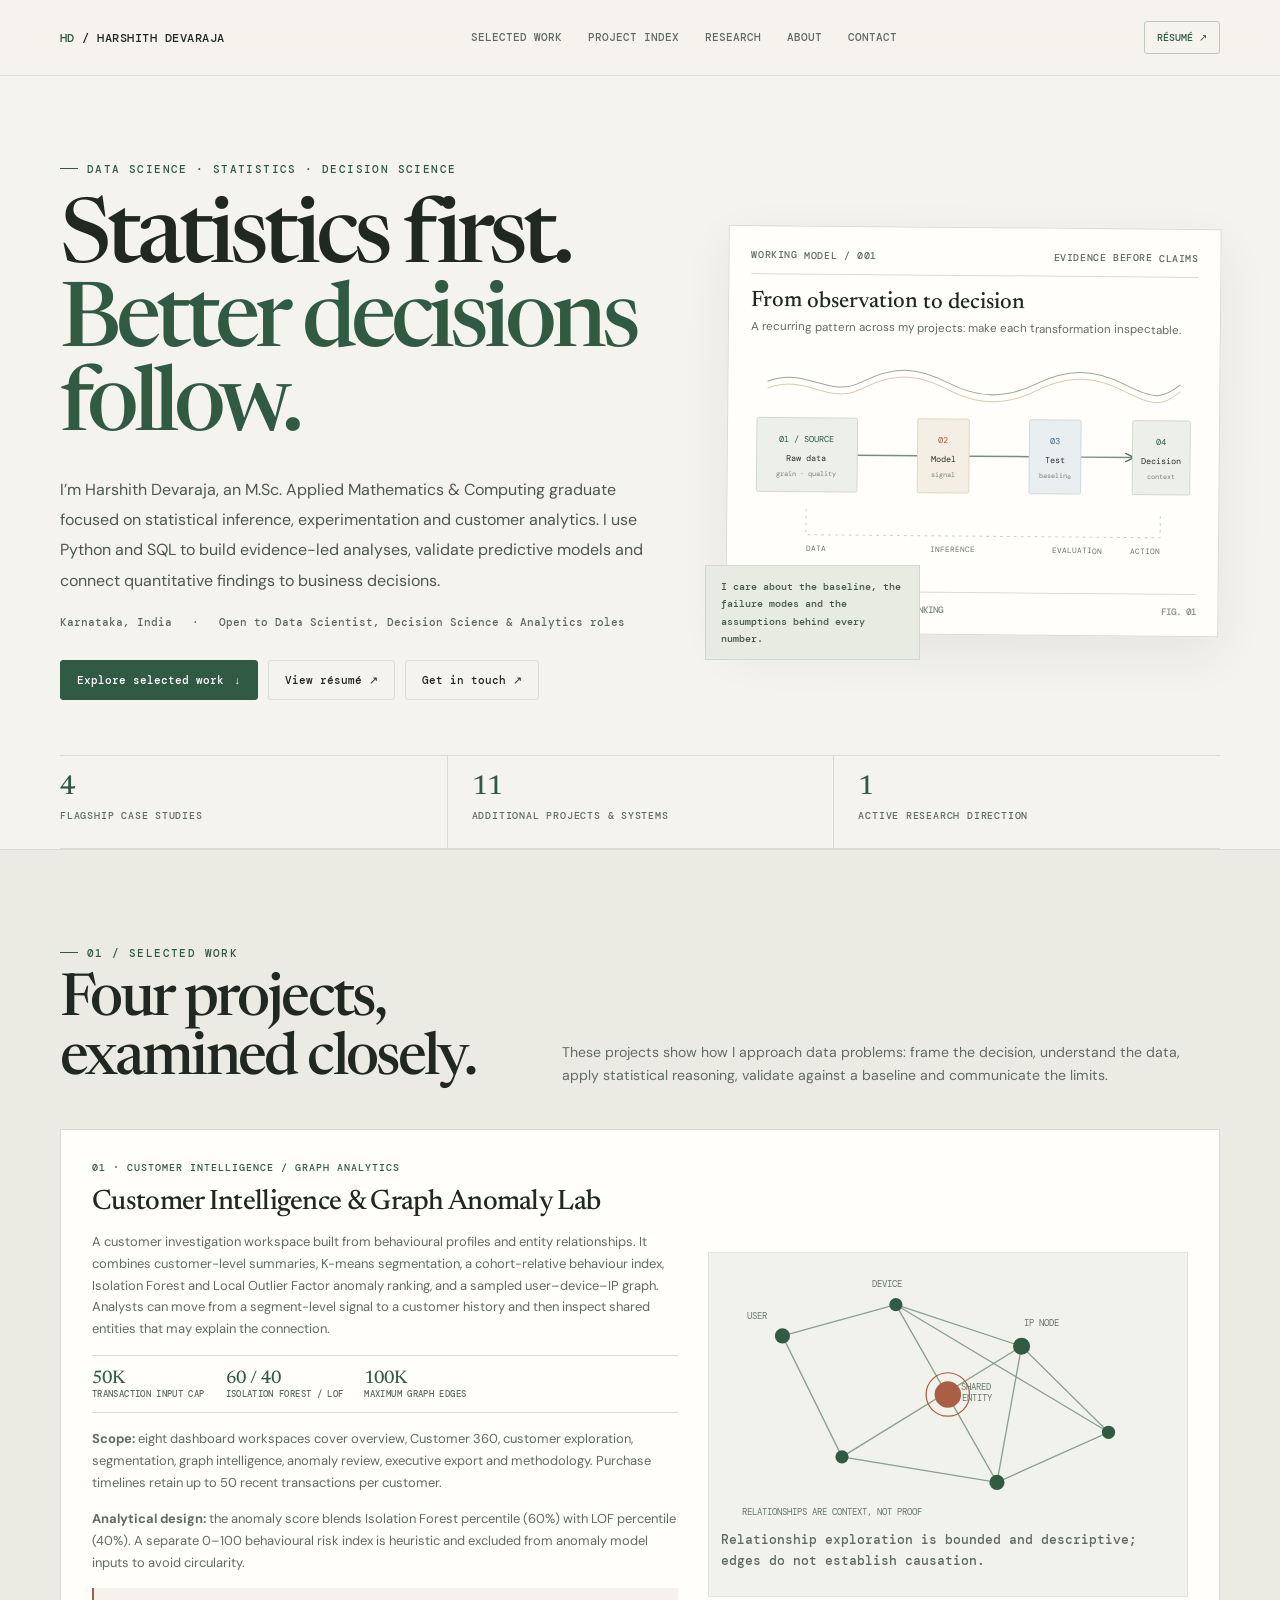
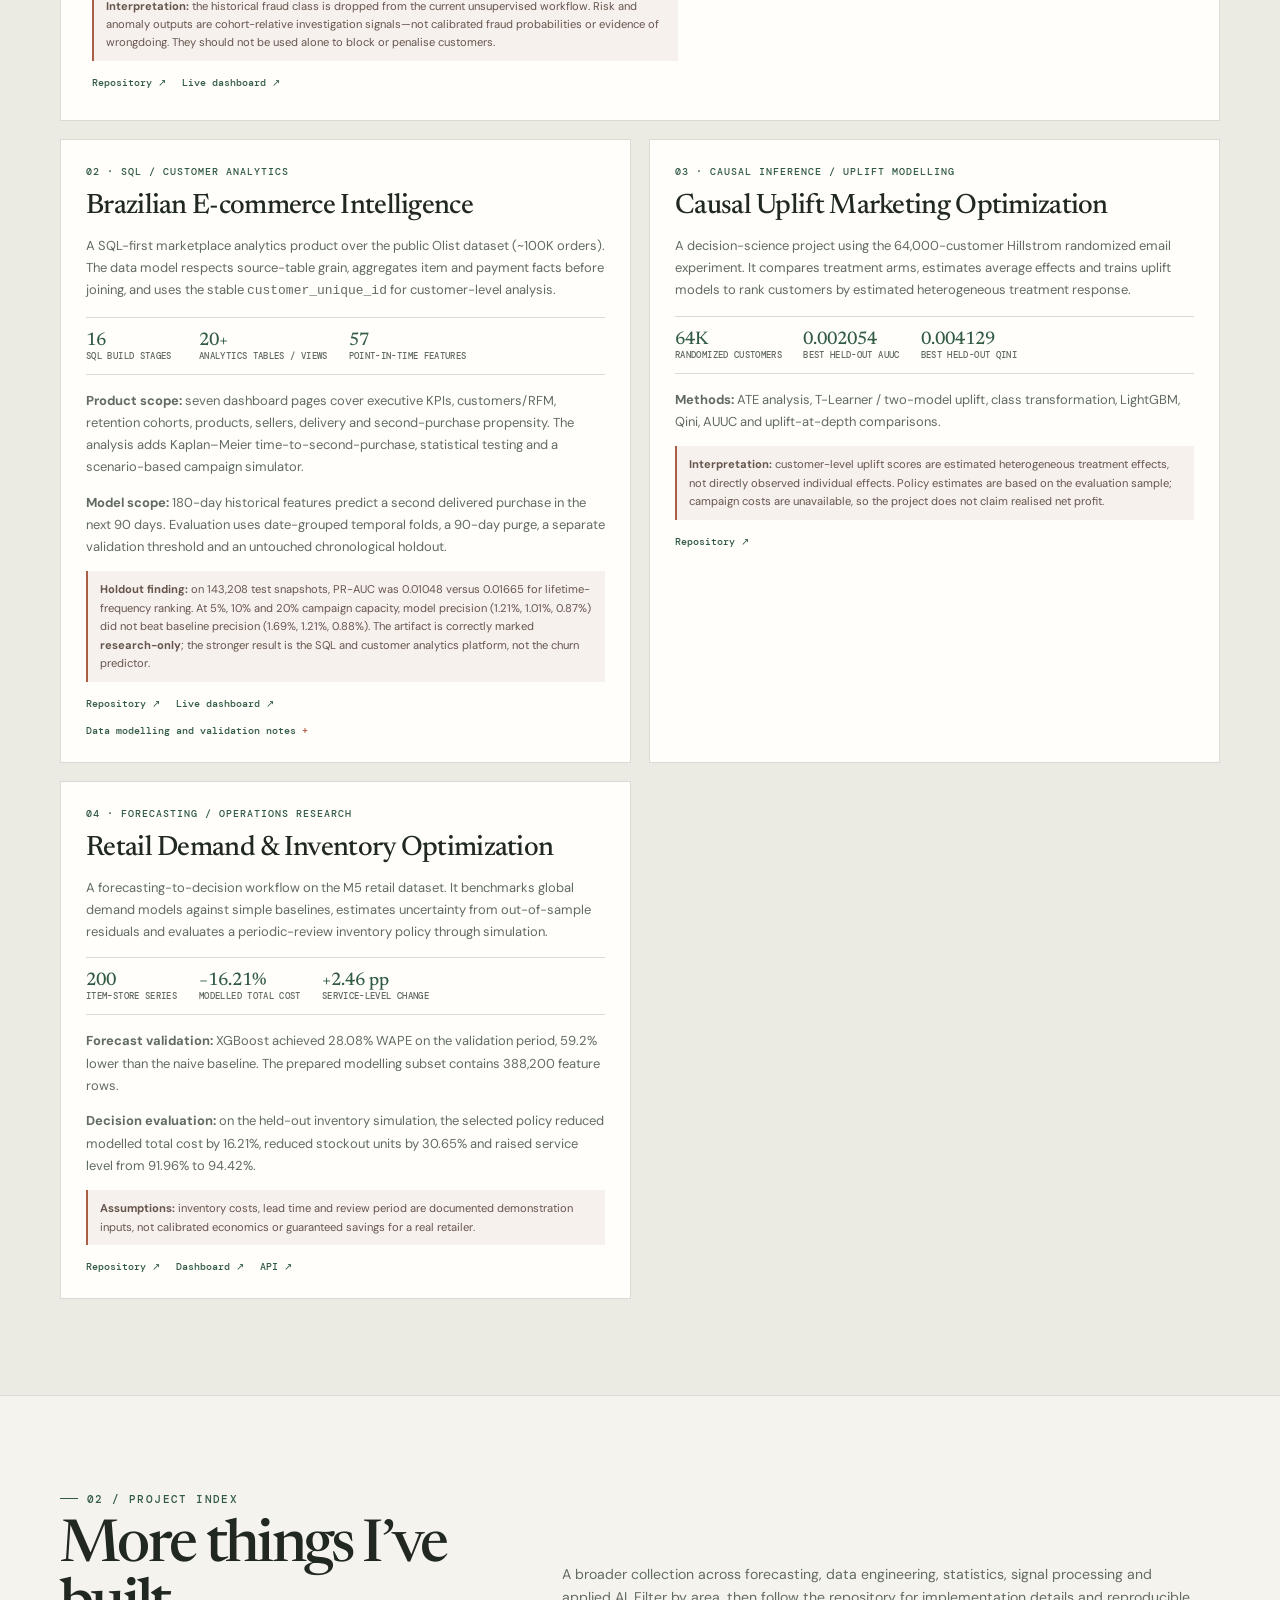
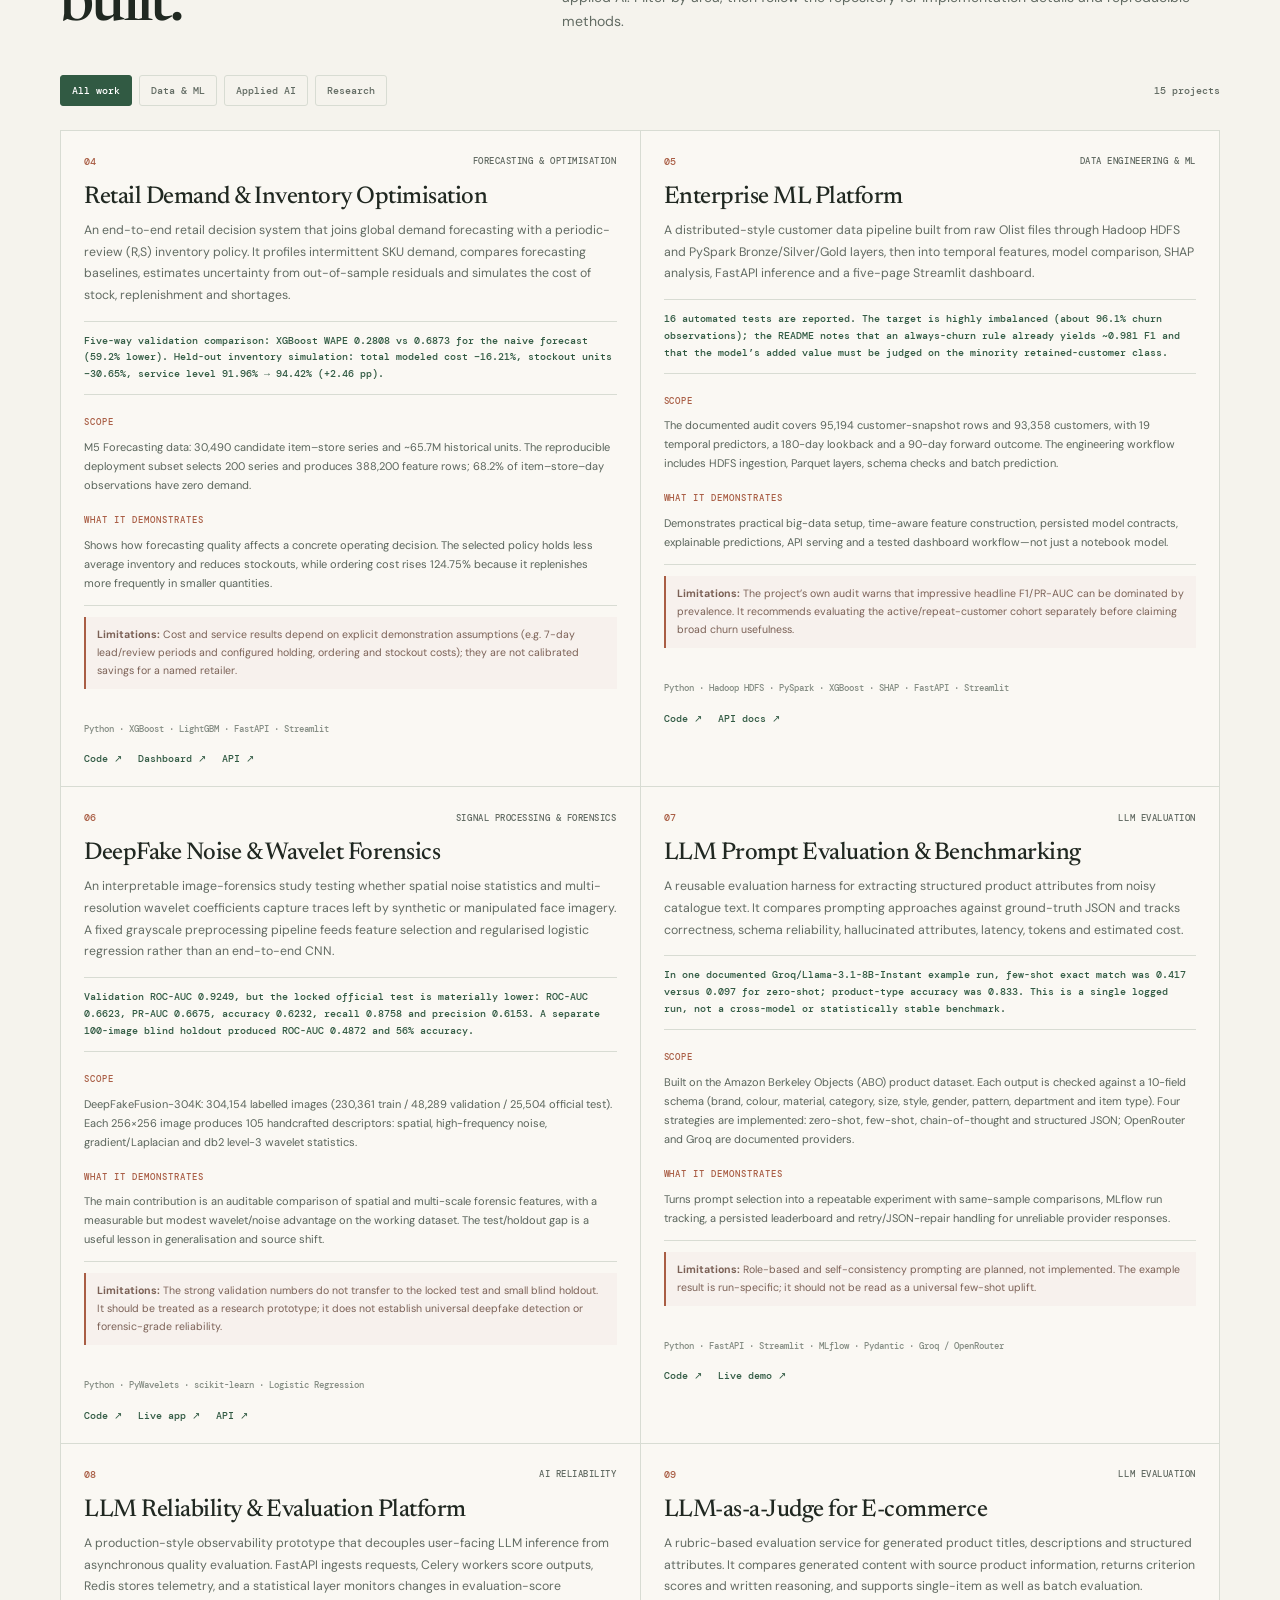
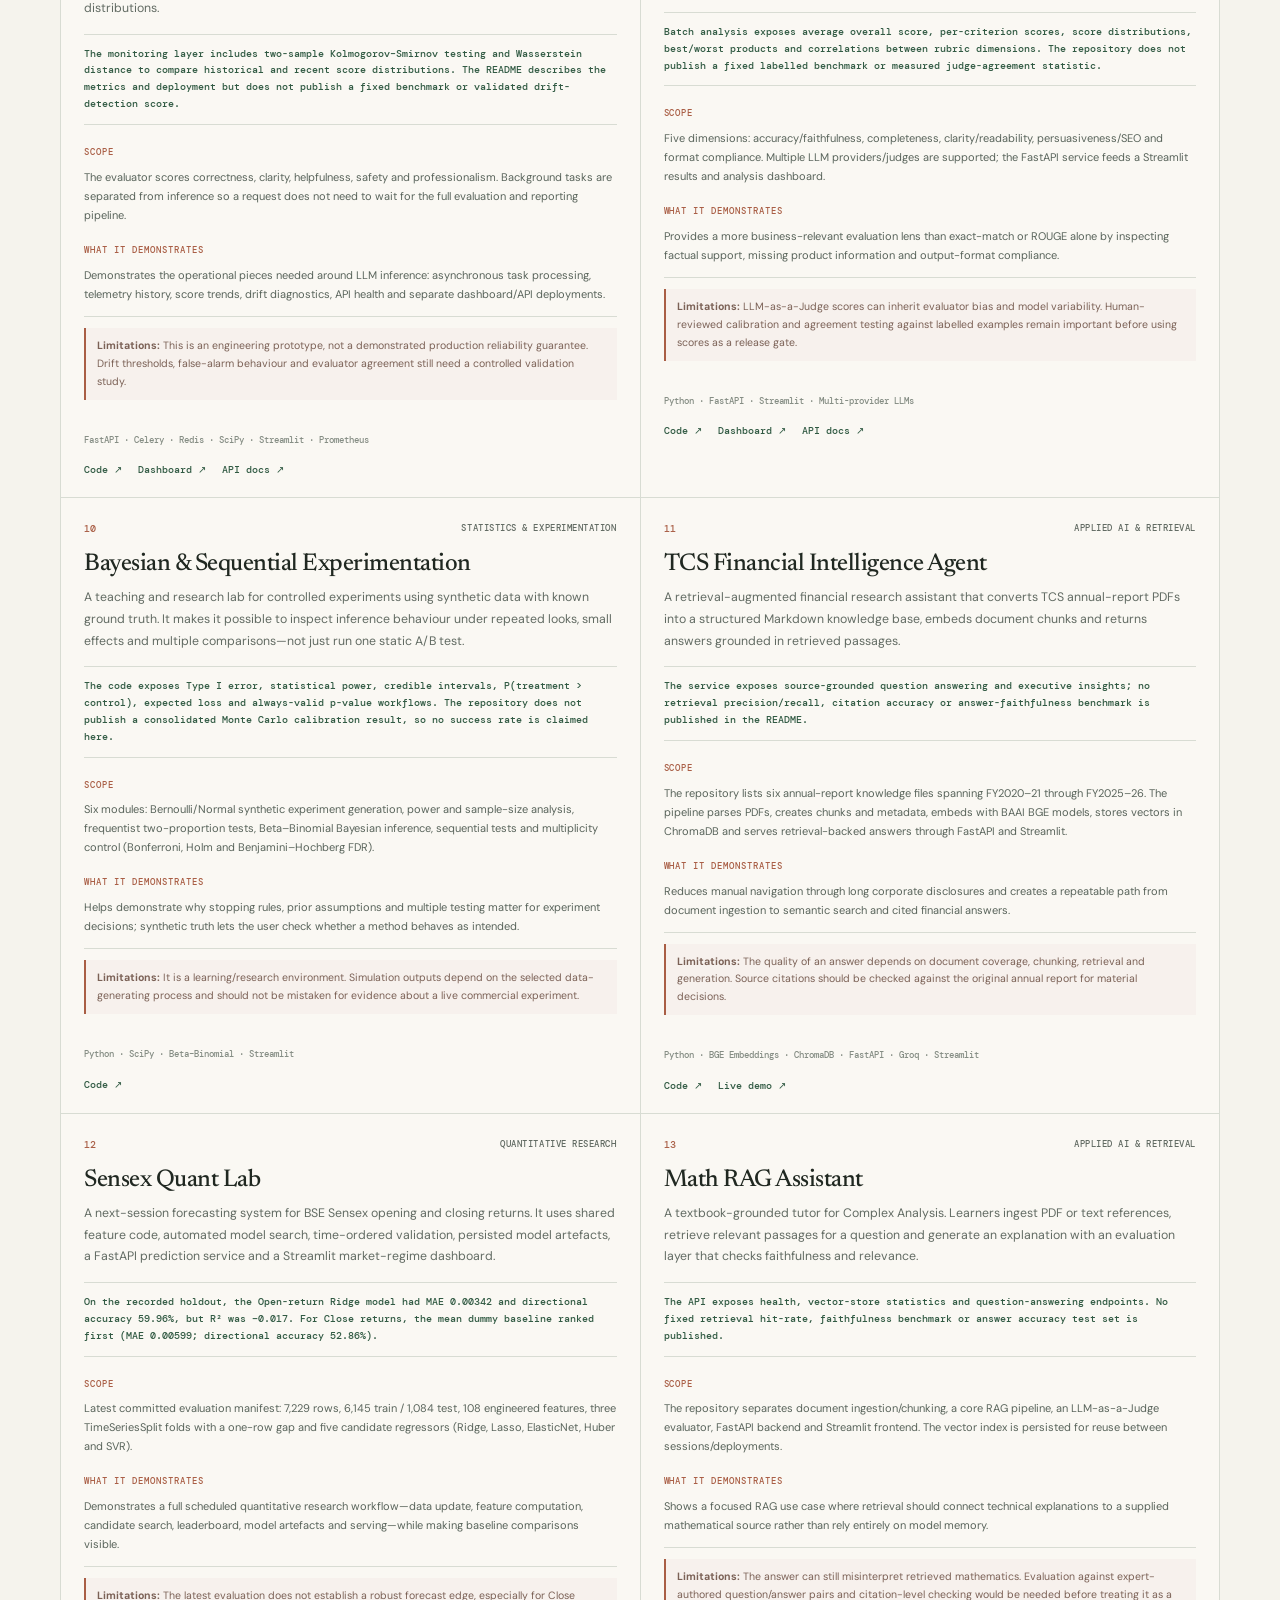
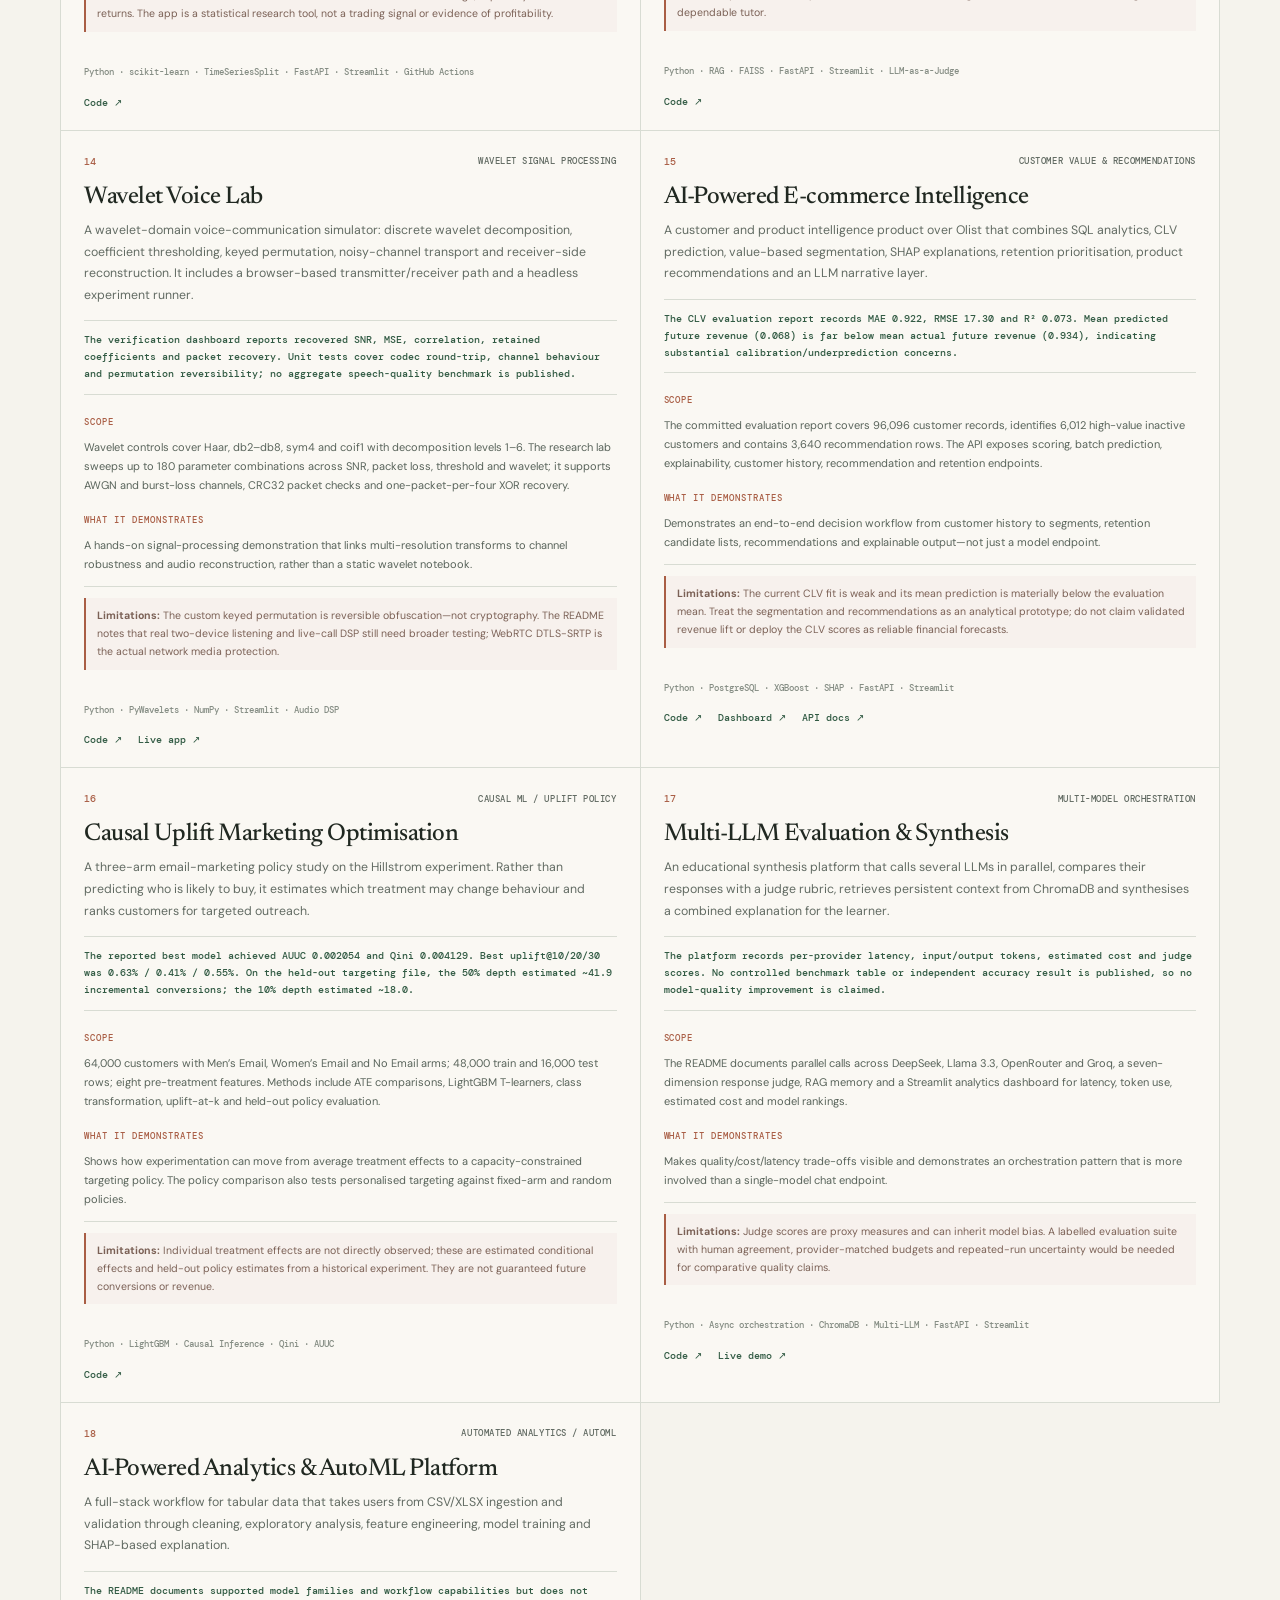
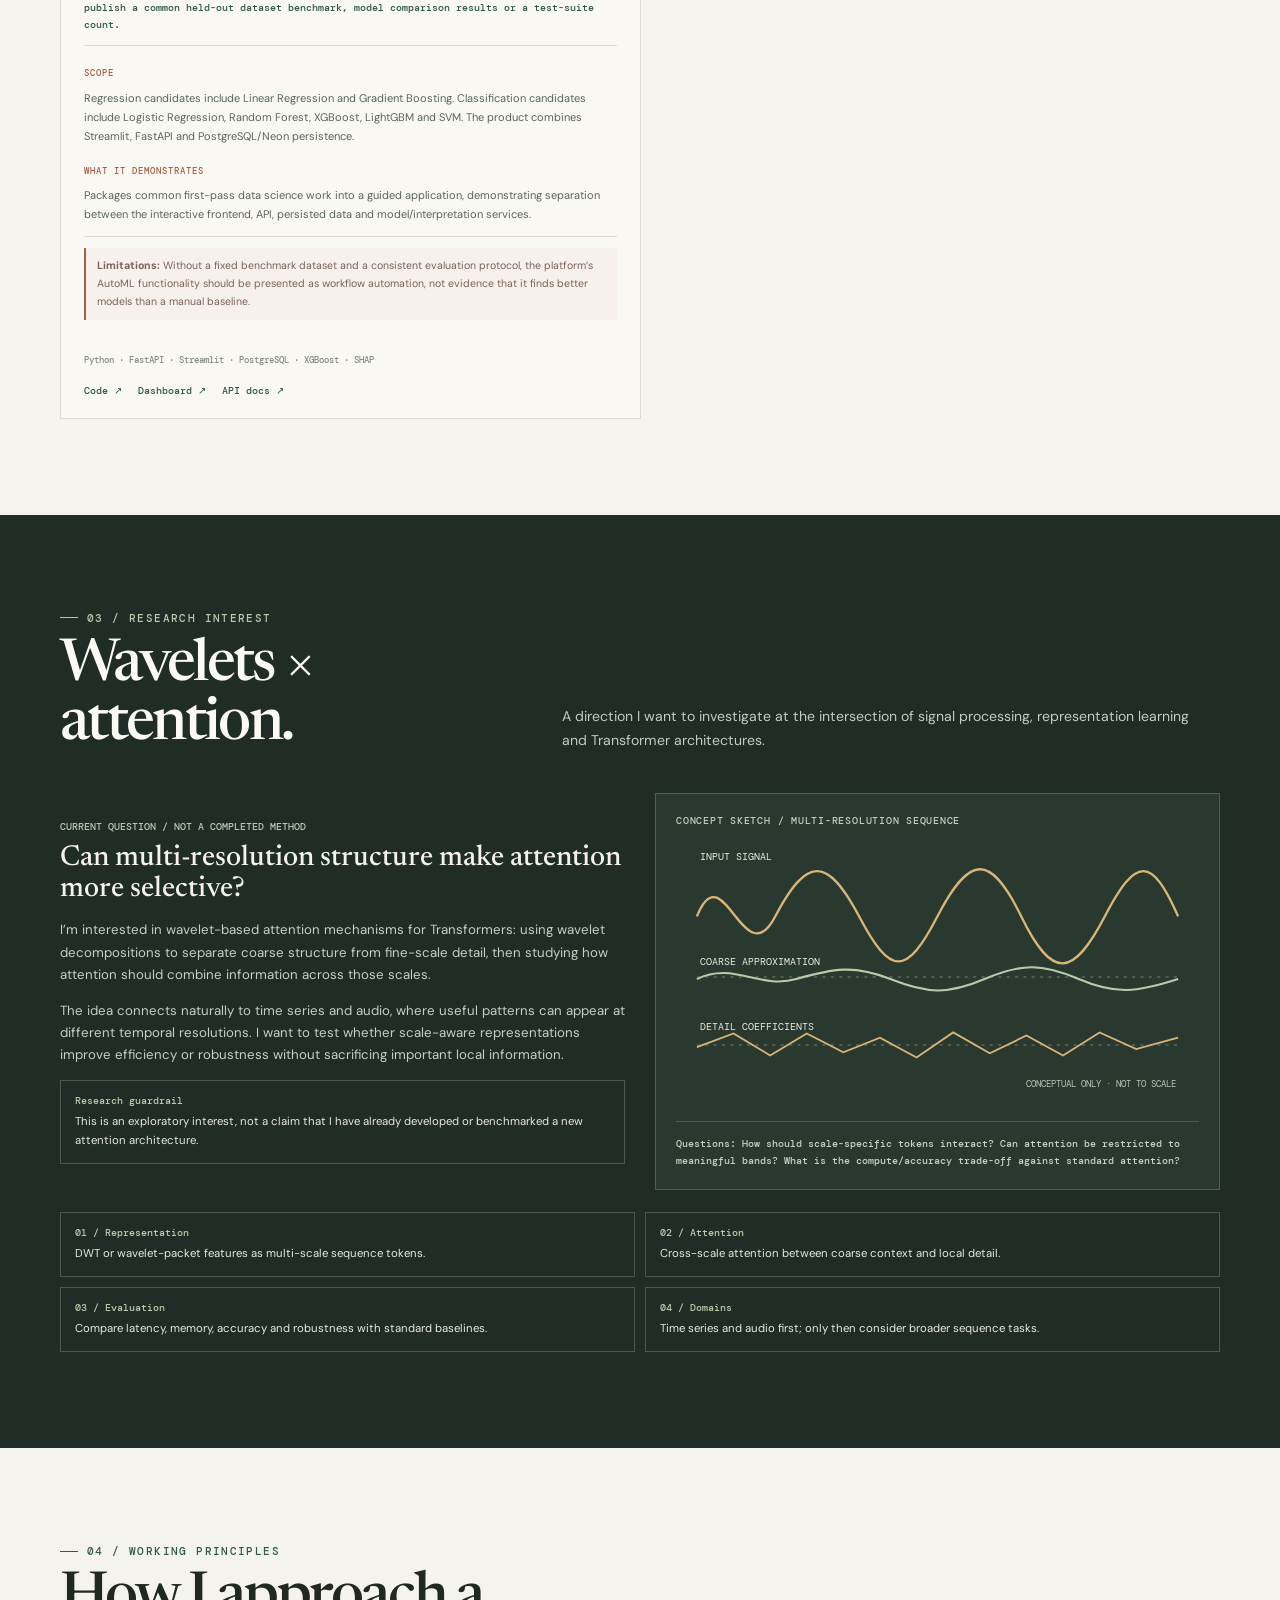
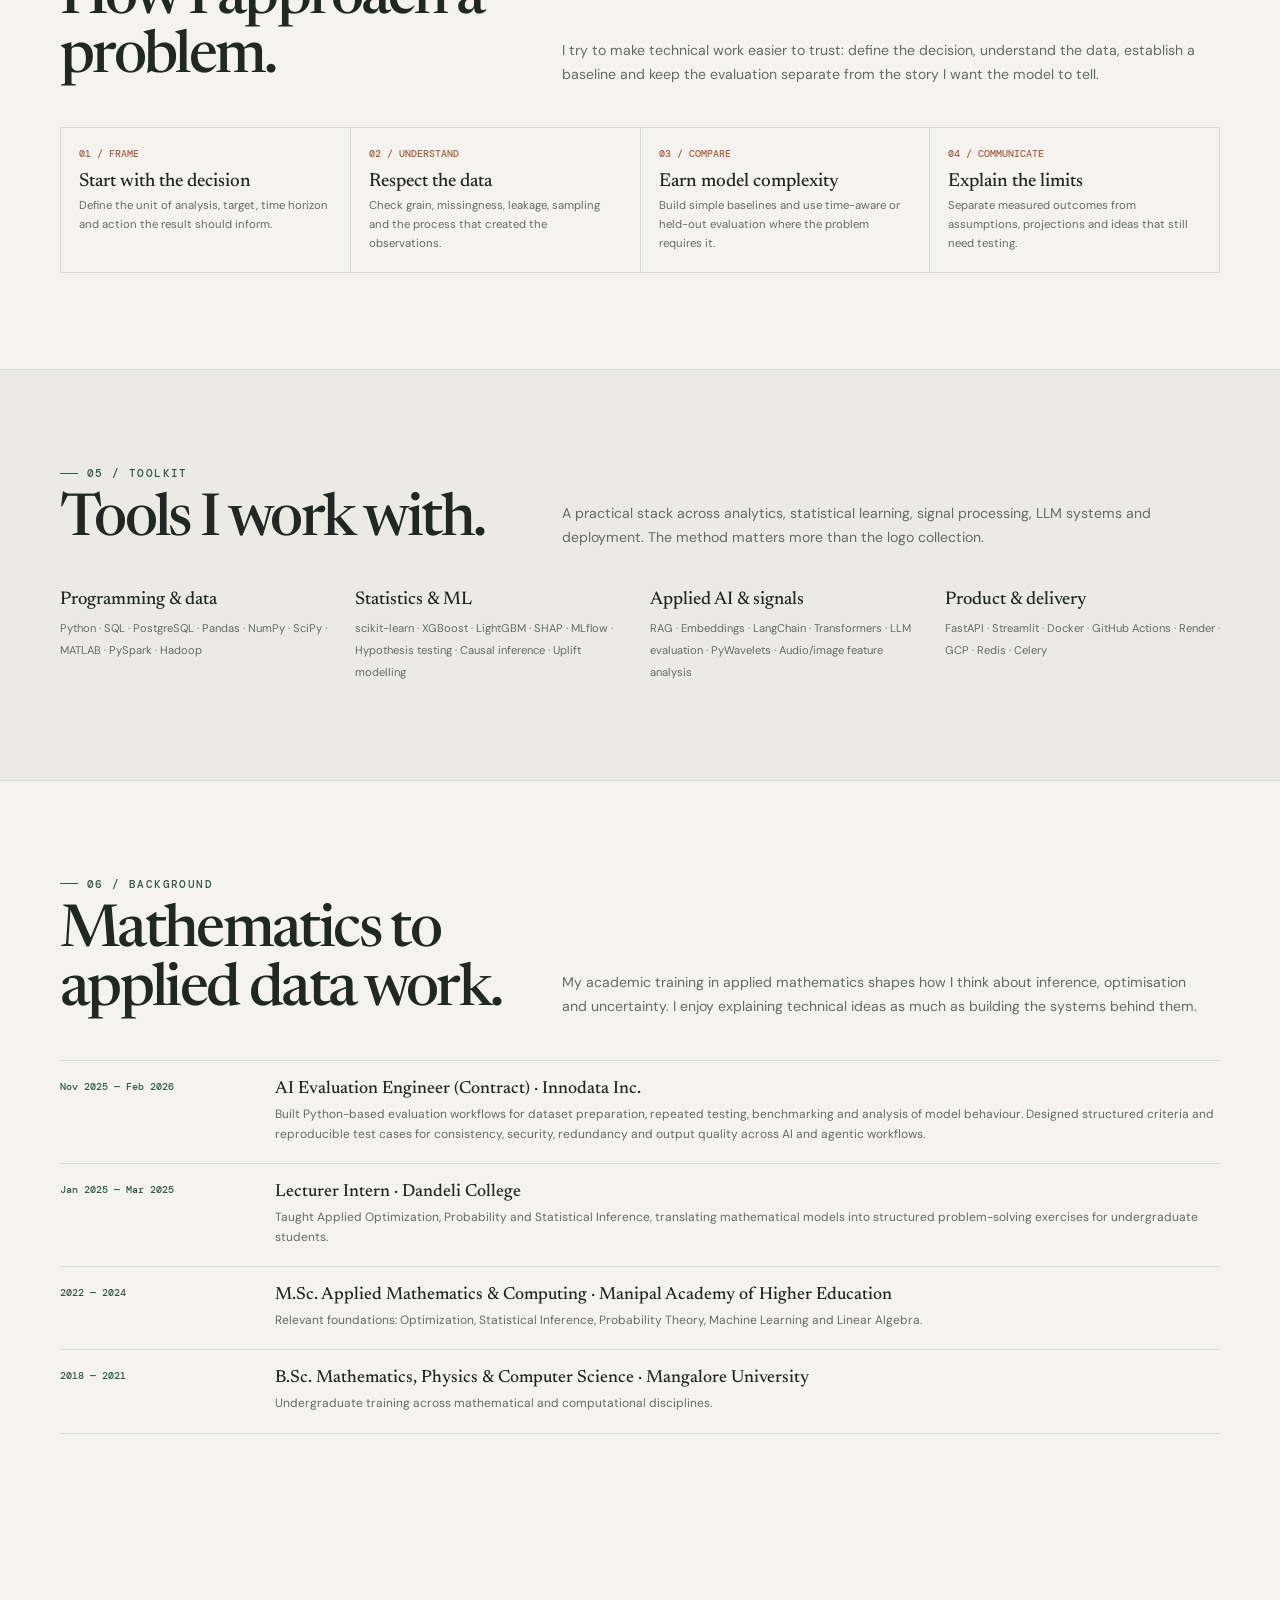
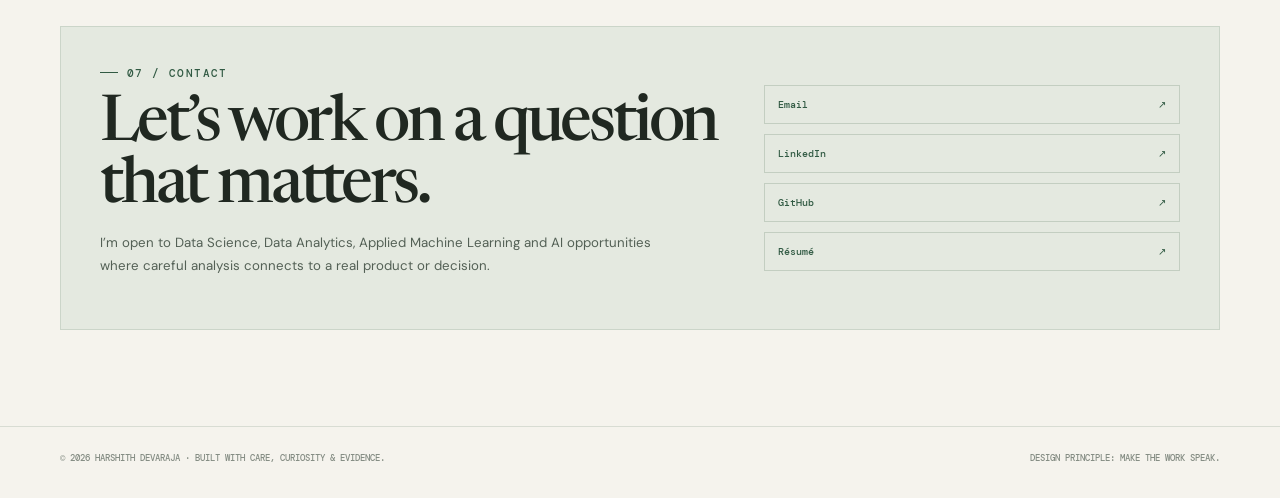
==== commit edebf338: "Refocus portfolio on statistics and add retail and causal uplift case studies" ====
--- a/index.html
+++ b/index.html
@@ -3,7 +3,7 @@
 <head>
 <meta charset="utf-8">
 <meta name="viewport" content="width=device-width,initial-scale=1">
-<meta name="description" content="Harshith Devaraja — data science, applied machine learning, causal inference, graph analytics, wavelet signal processing and applied AI. Selected projects, methods and research interests.">
+<meta name="description" content="Harshith Devaraja — data science, statistical modelling, experimentation, customer analytics and predictive modelling. Selected projects and quantitative research.">
 <meta name="theme-color" content="#f5f3ed">
 <link rel="canonical" href="https://harshithpatali.github.io/harshith-portfolio/">
 <meta property="og:type" content="website">
@@ -209,10 +209,10 @@
 <main id="main">
 <section class="hero wrap" id="top">
  <div>
-  <div class="eyebrow">Data science · Applied machine learning · Quantitative research</div>
-  <h1>Good models start with <em>better questions.</em></h1>
-  <p class="hero-intro">I’m Harshith Devaraja, an Applied Mathematics &amp; Computing graduate. I build analytical systems that connect data quality, statistical reasoning and machine learning to decisions people can inspect and explain.</p>
-  <div class="hero-meta"><span>Karnataka, India</span><span>Open to Data Science, Analytics &amp; ML roles</span></div>
+  <div class="eyebrow">Data science · Statistics · Decision science</div>
+  <h1>Statistics first. <em>Better decisions follow.</em></h1>
+  <p class="hero-intro">I’m Harshith Devaraja, an M.Sc. Applied Mathematics &amp; Computing graduate focused on statistical inference, experimentation and customer analytics. I use Python and SQL to build evidence-led analyses, validate predictive models and connect quantitative findings to business decisions.</p>
+  <div class="hero-meta"><span>Karnataka, India</span><span>Open to Data Scientist, Decision Science &amp; Analytics roles</span></div>
   <div class="hero-actions"><a class="button primary" href="#featured">Explore selected work <span>↓</span></a><a class="button" href="resume.html">View résumé ↗</a><a class="button" href="mailto:harshikollur302@gmail.com">Get in touch ↗</a></div>
  </div>
  <div class="hero-art" aria-label="A diagram illustrating the portfolio's approach from raw data to decisions">
@@ -240,16 +240,16 @@
  </div>
 </section>
 <div class="wrap stats" aria-label="Portfolio summary">
- <div class="stat"><strong>3</strong><span>Flagship case studies</span></div>
- <div class="stat"><strong>18</strong><span>Selected projects &amp; systems</span></div>
+ <div class="stat"><strong>4</strong><span>Flagship case studies</span></div>
+ <div class="stat"><strong>11</strong><span>Additional projects &amp; systems</span></div>
  <div class="stat"><strong>1</strong><span>Active research direction</span></div>
 </div>
 
 <section id="featured" class="featured">
  <div class="wrap">
   <div class="section-heading">
-   <div><div class="eyebrow">01 / Selected work</div><h2>Three projects, examined closely.</h2></div>
-   <p>These are the projects that best show how I approach data problems: understand the product question, build a defensible analysis, measure against a baseline and explain the limits.</p>
+   <div><div class="eyebrow">01 / Selected work</div><h2>Four projects, examined closely.</h2></div>
+   <p>These projects show how I approach data problems: frame the decision, understand the data, apply statistical reasoning, validate against a baseline and communicate the limits.</p>
   </div>
   <div class="feature-grid">
  <article class="feature">
@@ -294,18 +294,33 @@
  </article>
  <article class="feature">
   <div>
-   <div class="feature-label">03 · Causal inference / experimentation</div>
-   <h3>Causal Experimentation Intelligence</h3>
-   <p>An experiment-validation and uplift workflow on an 80,000-row Criteo sample. It checks randomisation and covariate balance before estimating conversion lift, then compares S-, T- and X-learners and translates heterogeneous treatment estimates into a capacity-constrained campaign scenario.</p>
+   <div class="feature-label">03 · Causal inference / uplift modelling</div>
+   <h3>Causal Uplift Marketing Optimization</h3>
+   <p>A decision-science project using the 64,000-customer Hillstrom randomized email experiment. It compares treatment arms, estimates average effects and trains uplift models to rank customers by estimated heterogeneous treatment response.</p>
    <div class="feature-metrics">
-    <div><strong>80K</strong><span>Sample rows · 40K / arm</span></div>
-    <div><strong>+0.13 pp</strong><span>Observed conversion lift</span></div>
-    <div><strong>0.0041</strong><span>Two-proportion p-value</span></div>
-   </div>
-   <p class="feature-detail"><b>Experiment checks:</b> no sample-ratio mismatch (χ² p=1.00); all 12 pre-treatment features passed the |SMD| &lt; 0.1 balance threshold, with maximum absolute SMD 0.0134. The observed conversion rates were 0.3475% control and 0.4775% treatment; 95% CI for absolute lift was +0.041 to +0.219 percentage points.</p>
-   <p class="feature-detail"><b>Business translation:</b> the simulator scales ranked targeting into incremental conversions, contribution and ROI. In the reported configuration, top-10% targeting projects 18.5% ROI when scaled to 100,000 targeted users under $0.05 contact cost, $25 revenue per conversion and 40% margin.</p>
-   <div class="caveat"><b>Context:</b> the shipped sample is re-balanced to 50/50, while the source Criteo design is approximately 85% treated. The lift is an experimental-sample result; the 18.5% ROI is an assumption-sensitive scenario estimate, not realised campaign profit.</div>
-   <div class="feature-links"><a href="https://github.com/Harshithpatali/causal_experimentation_platform" target="_blank" rel="noopener noreferrer">Repository ↗</a><a href="https://causal-ai-customer-growth-intelligence.streamlit.app/" target="_blank" rel="noopener noreferrer">Live dashboard ↗</a></div>
+    <div><strong>64K</strong><span>Randomized customers</span></div>
+    <div><strong>0.002054</strong><span>Best held-out AUUC</span></div>
+    <div><strong>0.004129</strong><span>Best held-out Qini</span></div>
+   </div>
+   <p class="feature-detail"><b>Methods:</b> ATE analysis, T-Learner / two-model uplift, class transformation, LightGBM, Qini, AUUC and uplift-at-depth comparisons.</p>
+   <div class="caveat"><b>Interpretation:</b> customer-level uplift scores are estimated heterogeneous treatment effects, not directly observed individual effects. Policy estimates are based on the evaluation sample; campaign costs are unavailable, so the project does not claim realised net profit.</div>
+   <div class="feature-links"><a href="https://github.com/Harshithpatali/causal-uplift-marketing-optimization" target="_blank" rel="noopener noreferrer">Repository ↗</a></div>
+  </div>
+ </article>
+ <article class="feature">
+  <div>
+   <div class="feature-label">04 · Forecasting / operations research</div>
+   <h3>Retail Demand &amp; Inventory Optimization</h3>
+   <p>A forecasting-to-decision workflow on the M5 retail dataset. It benchmarks global demand models against simple baselines, estimates uncertainty from out-of-sample residuals and evaluates a periodic-review inventory policy through simulation.</p>
+   <div class="feature-metrics">
+    <div><strong>200</strong><span>Item–store series</span></div>
+    <div><strong>−16.21%</strong><span>Modelled total cost</span></div>
+    <div><strong>+2.46 pp</strong><span>Service-level change</span></div>
+   </div>
+   <p class="feature-detail"><b>Forecast validation:</b> XGBoost achieved 28.08% WAPE on the validation period, 59.2% lower than the naive baseline. The prepared modelling subset contains 388,200 feature rows.</p>
+   <p class="feature-detail"><b>Decision evaluation:</b> on the held-out inventory simulation, the selected policy reduced modelled total cost by 16.21%, reduced stockout units by 30.65% and raised service level from 91.96% to 94.42%.</p>
+   <div class="caveat"><b>Assumptions:</b> inventory costs, lead time and review period are documented demonstration inputs, not calibrated economics or guaranteed savings for a real retailer.</div>
+   <div class="feature-links"><a href="https://github.com/Harshithpatali/retail-demand-inventory-optimization" target="_blank" rel="noopener noreferrer">Repository ↗</a><a href="https://retail-demand-inventory-optimization-v1.streamlit.app/" target="_blank" rel="noopener noreferrer">Dashboard ↗</a><a href="https://retail-demand-inventory-optimization.onrender.com/" target="_blank" rel="noopener noreferrer">API ↗</a></div>
   </div>
  </article>
 </div>
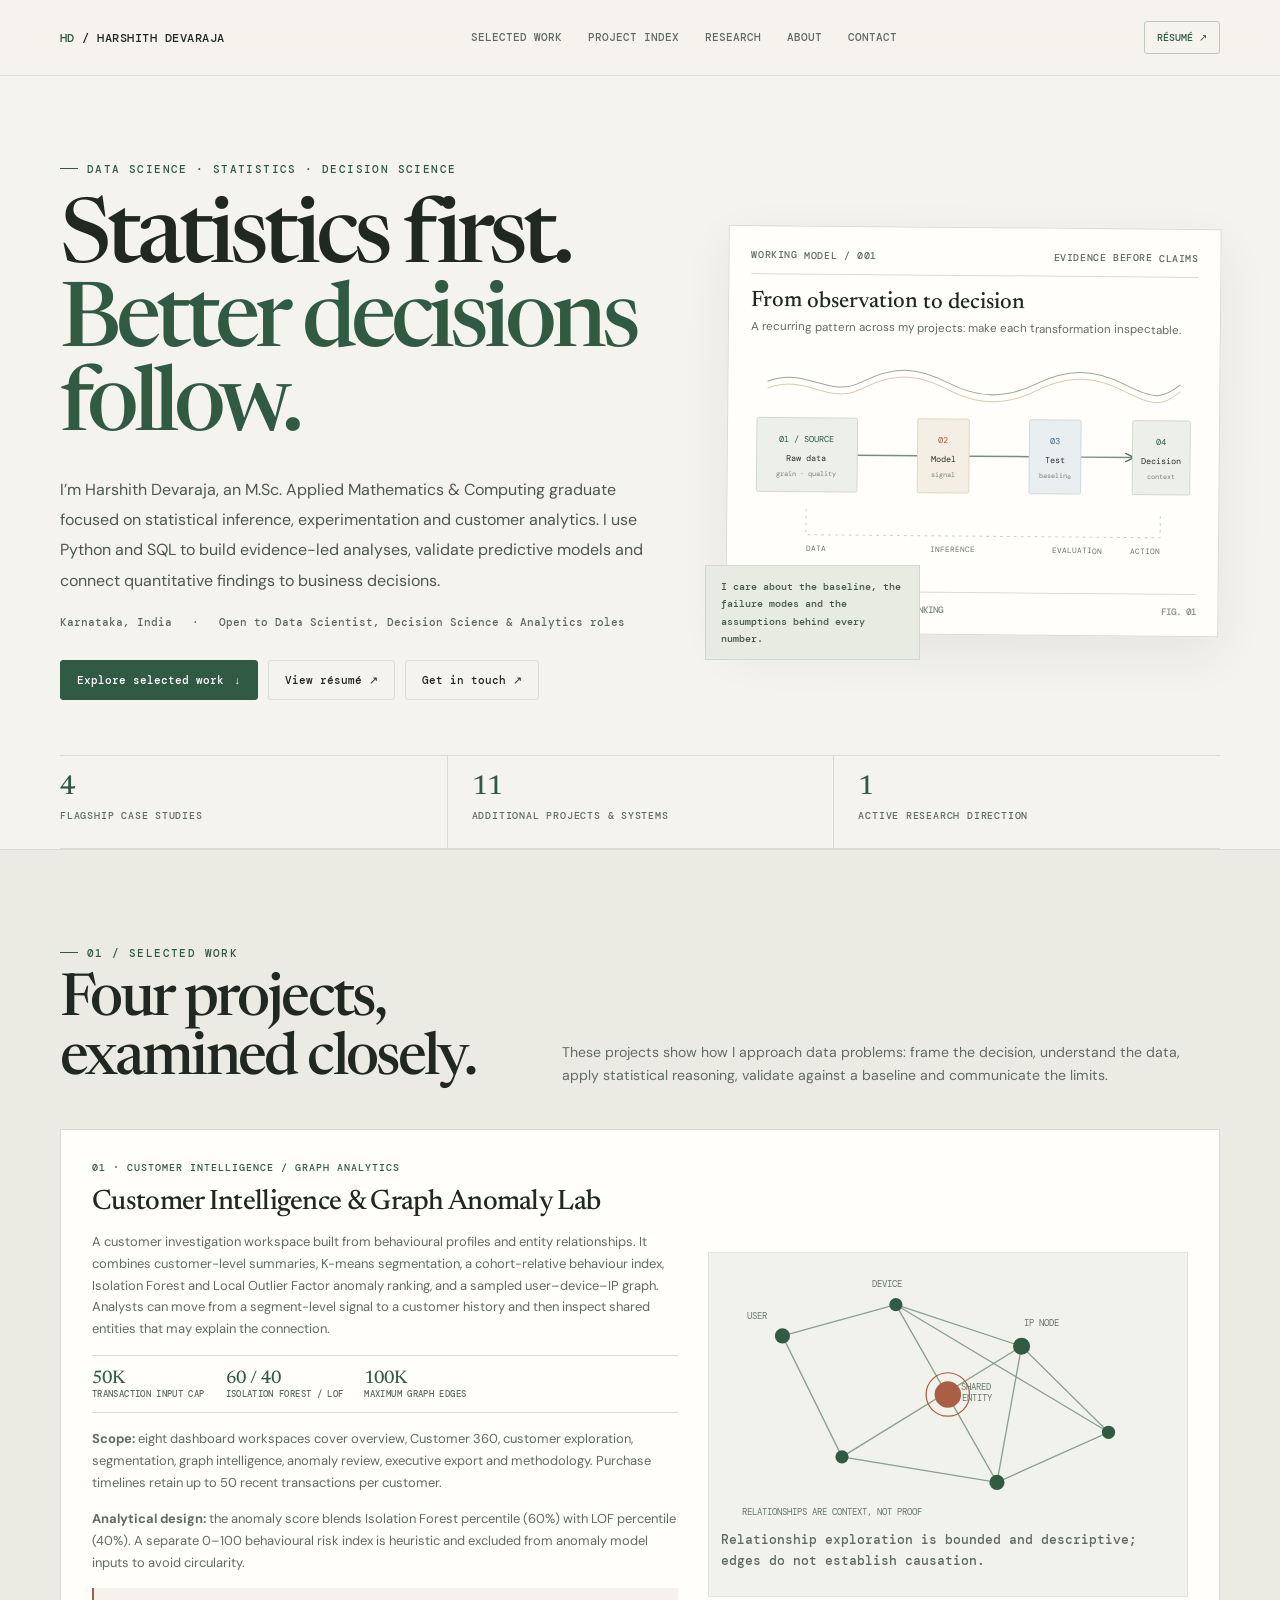
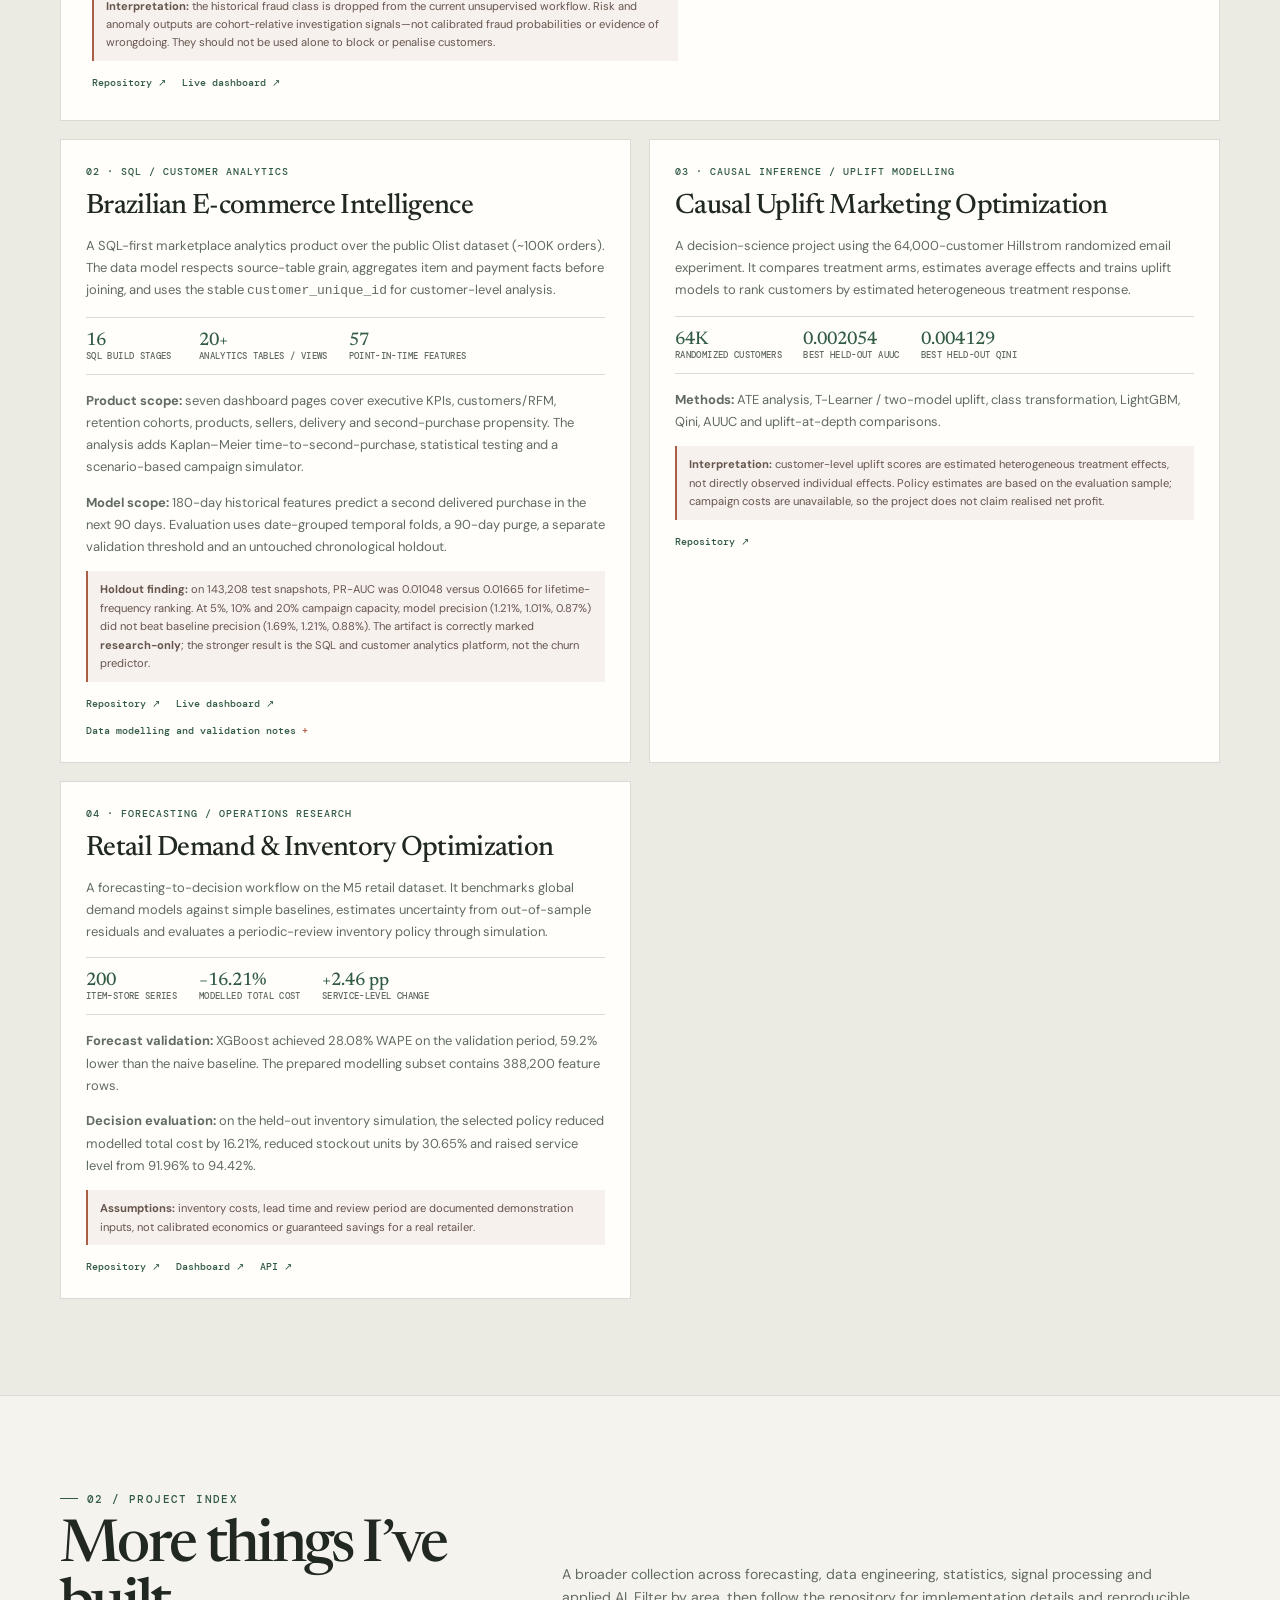
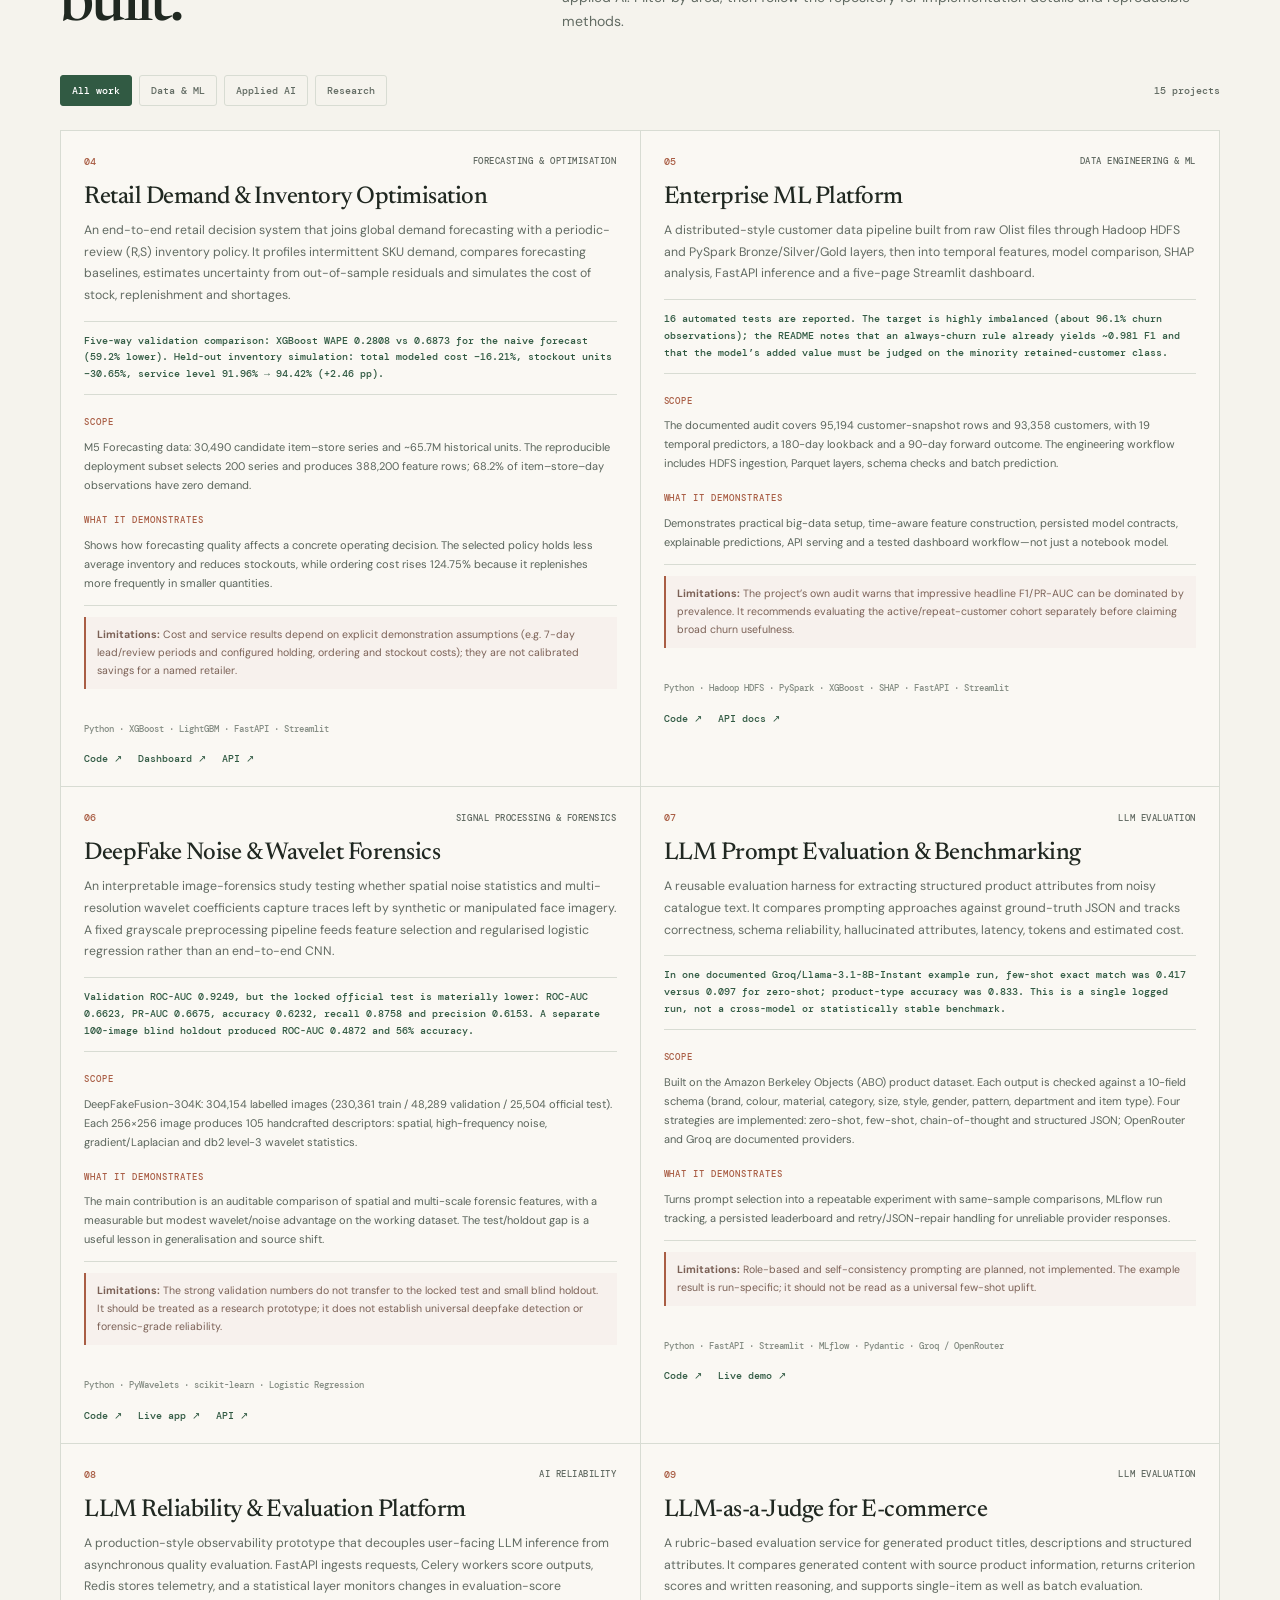
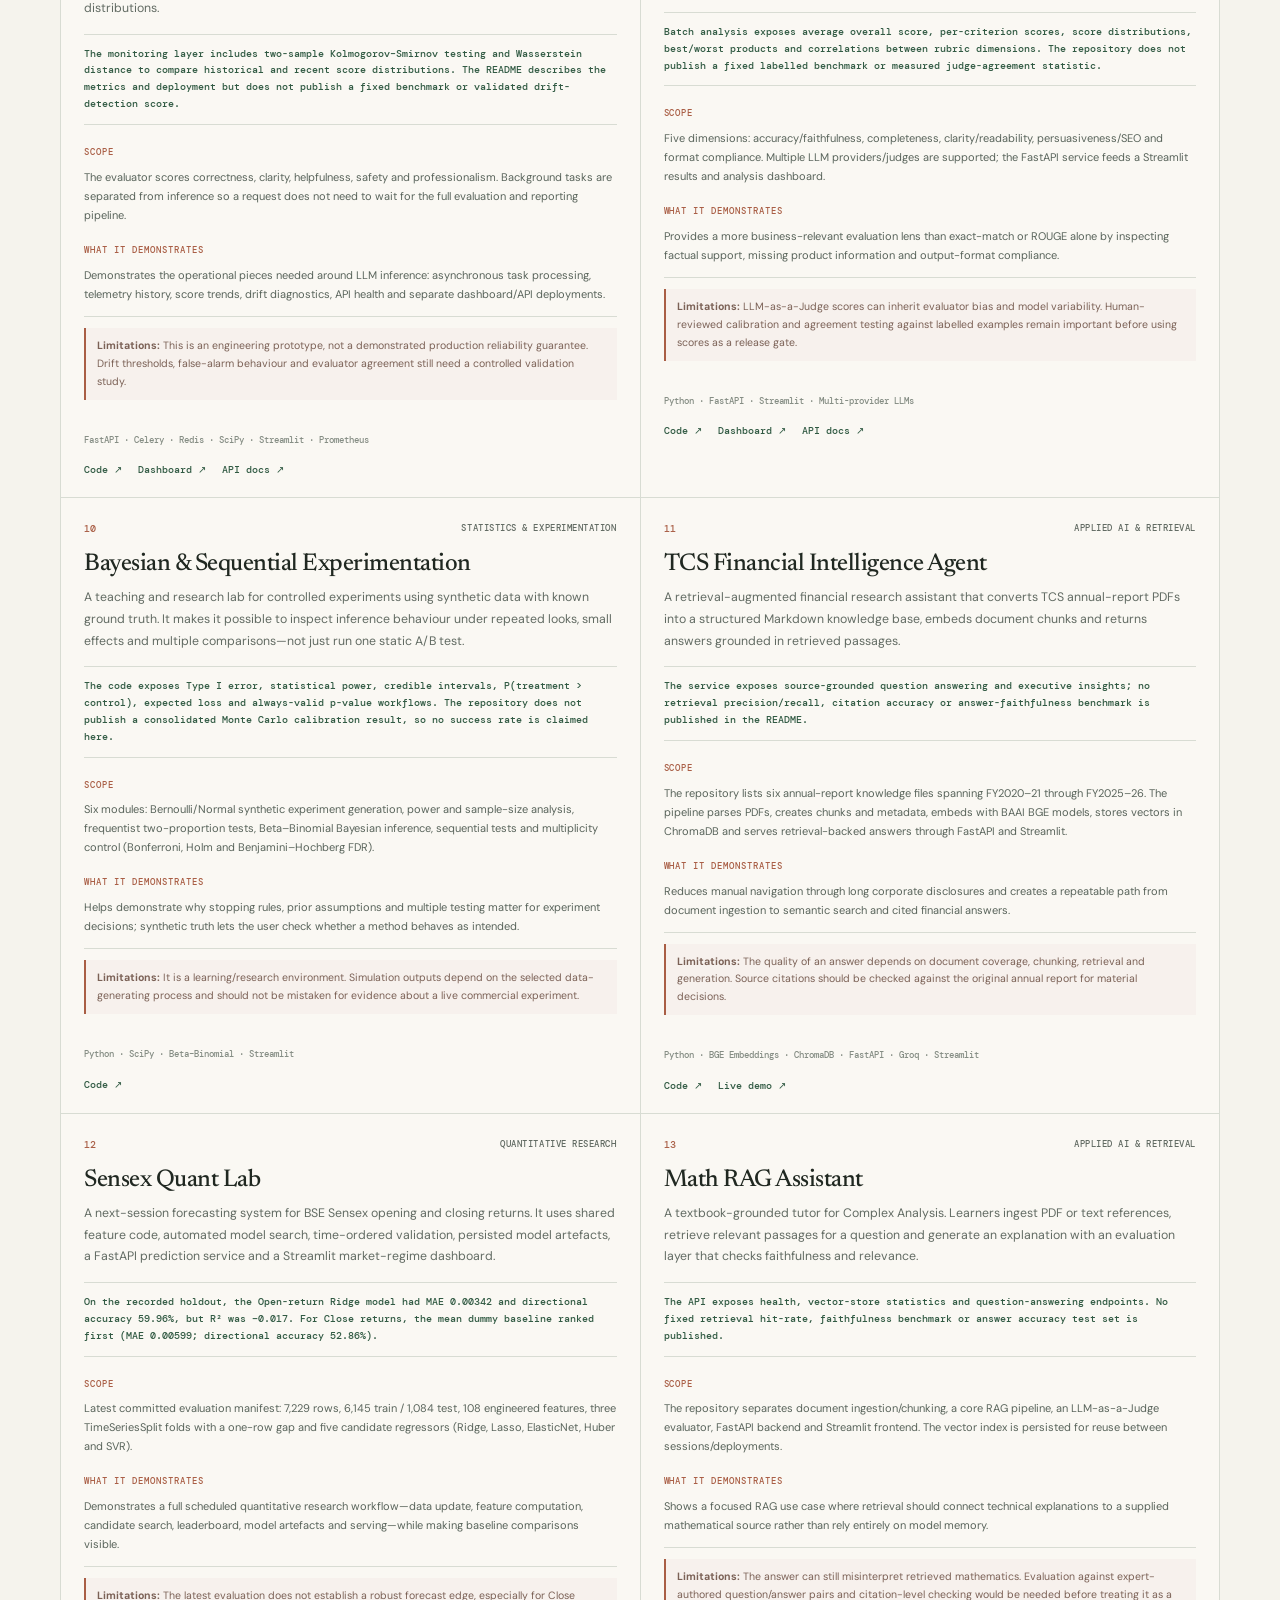
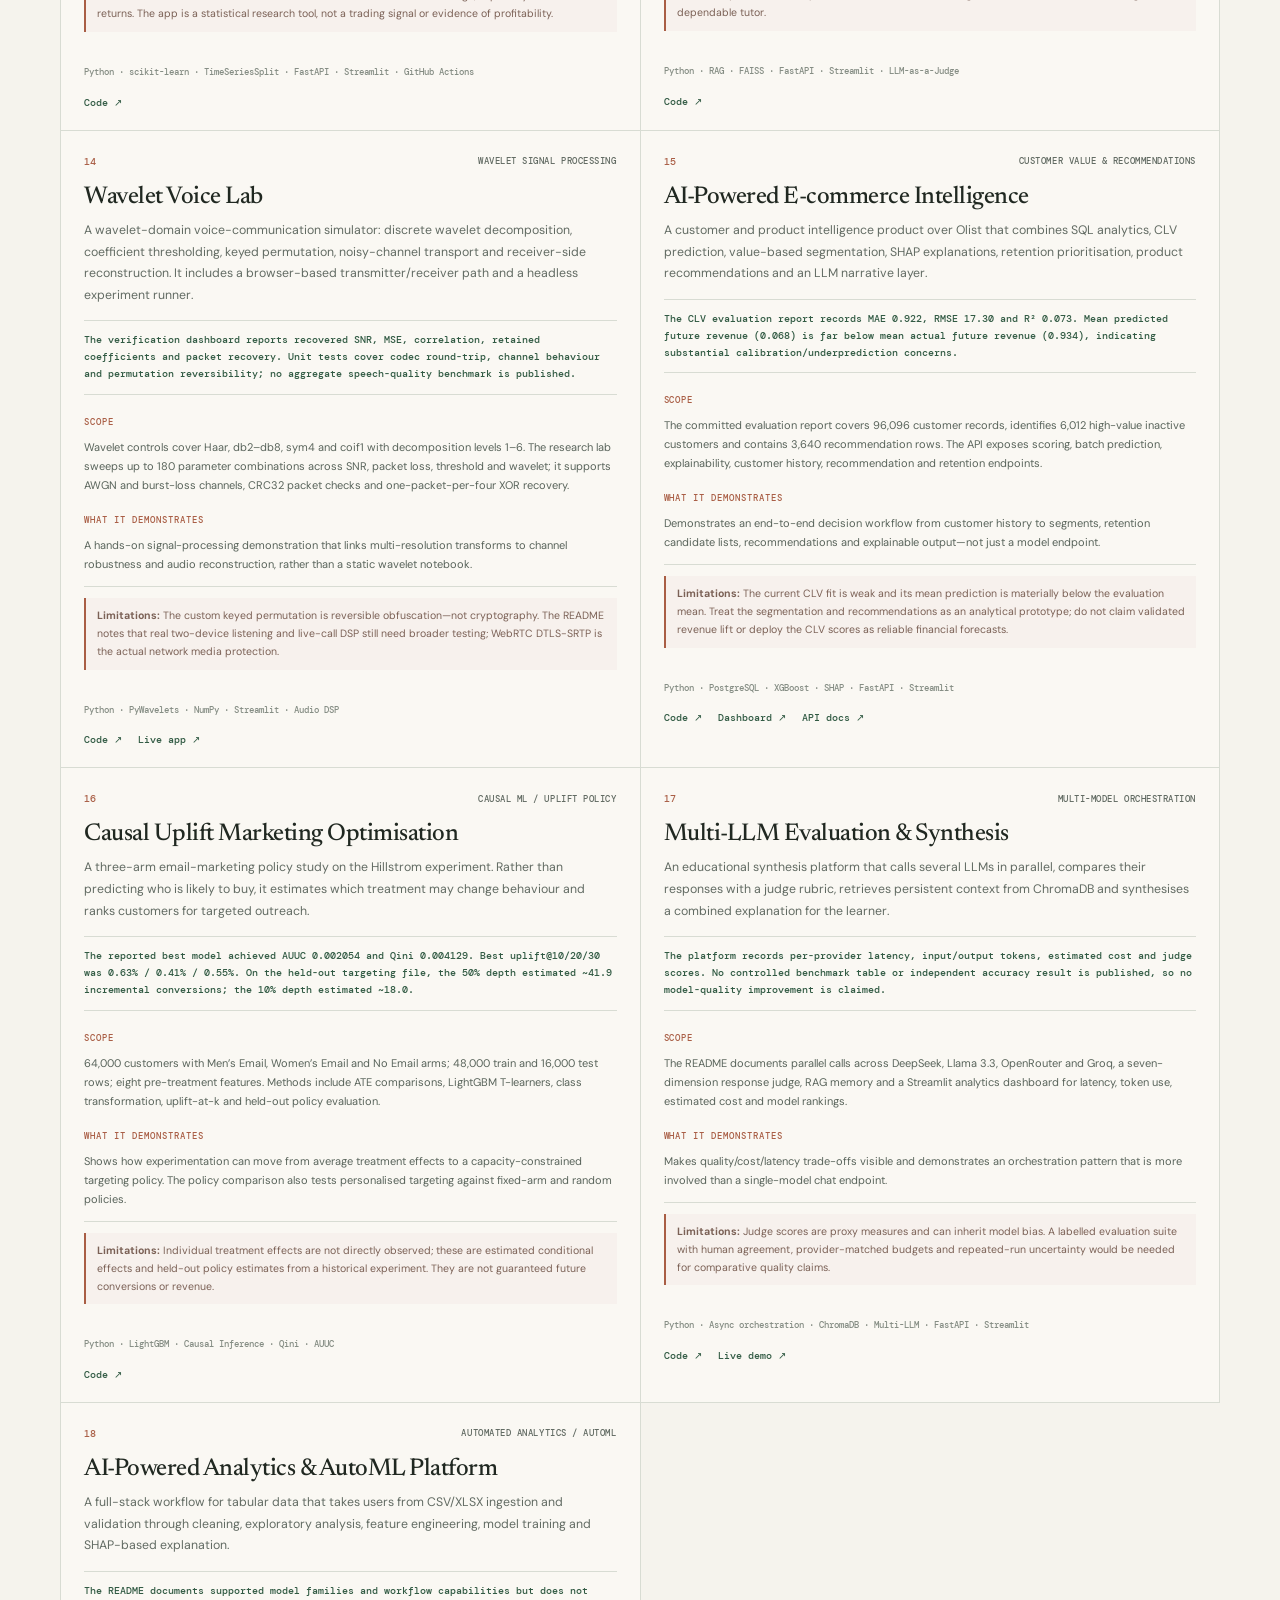
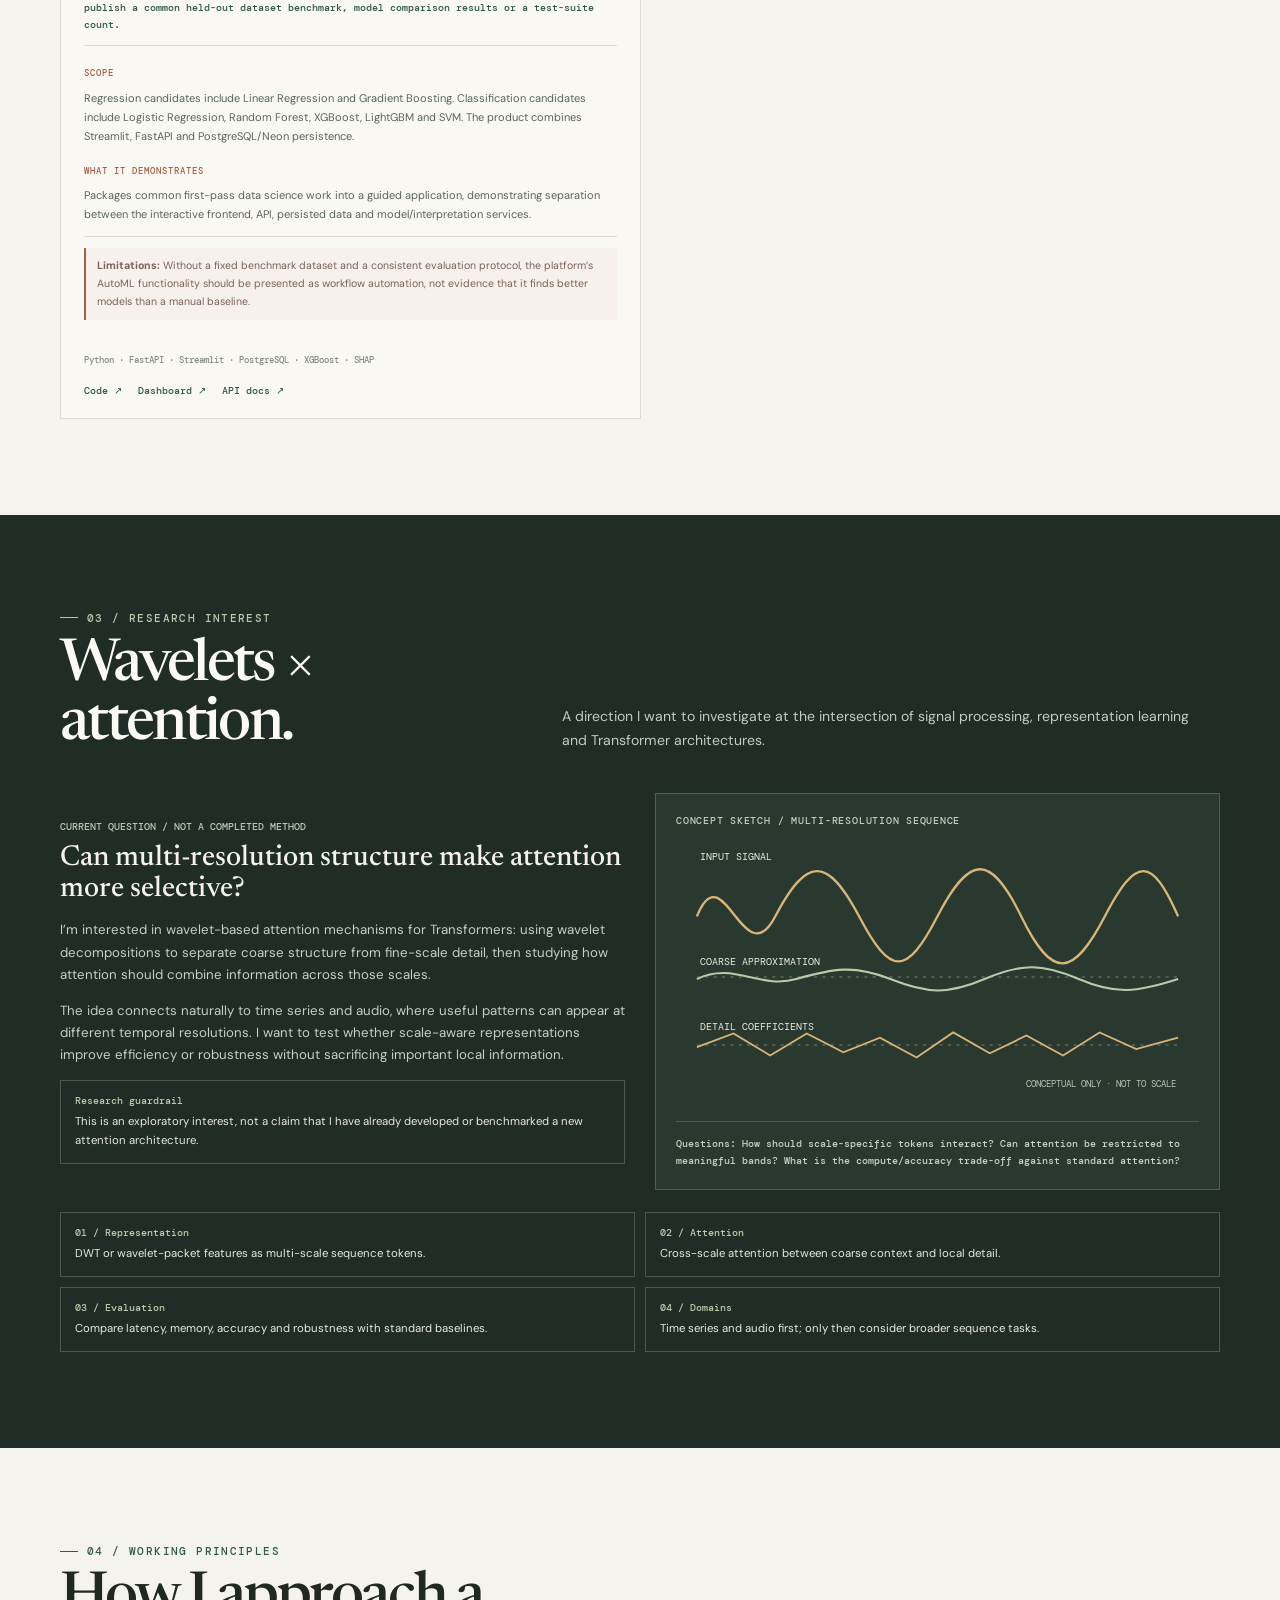
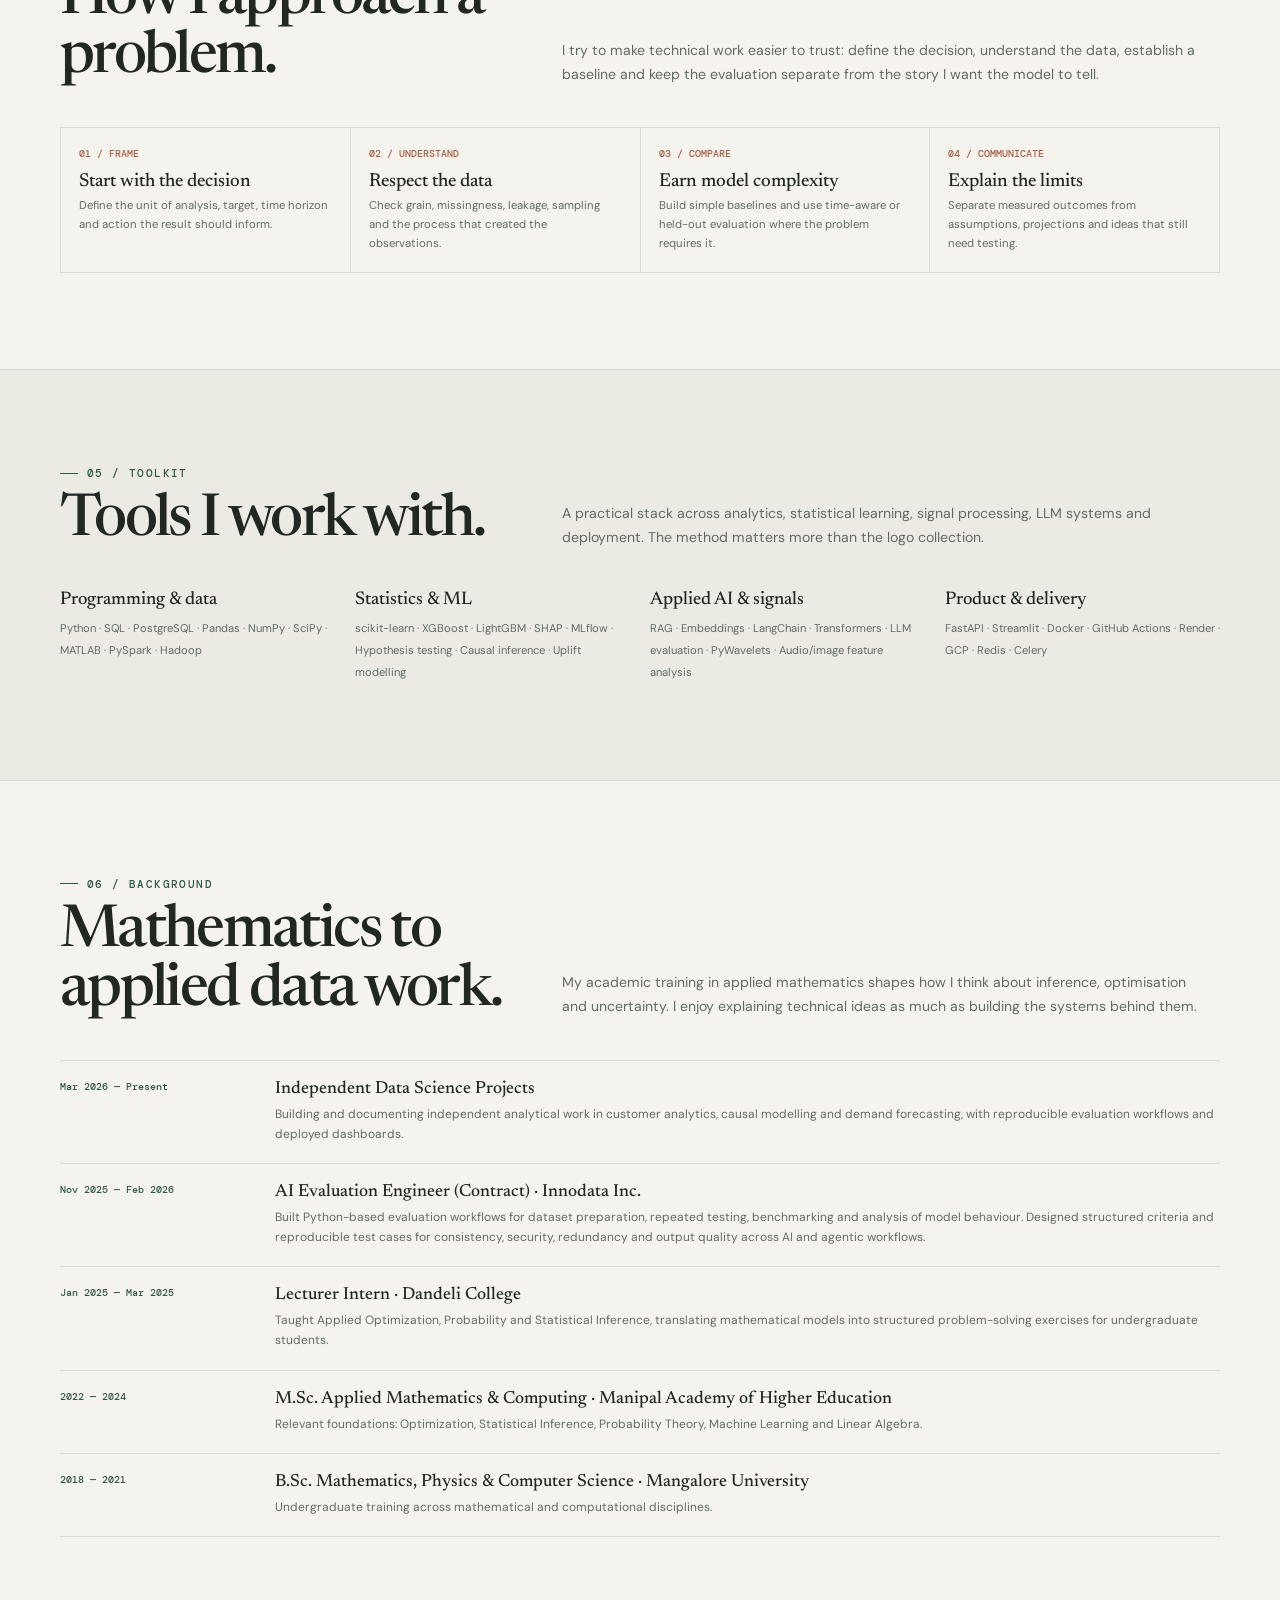
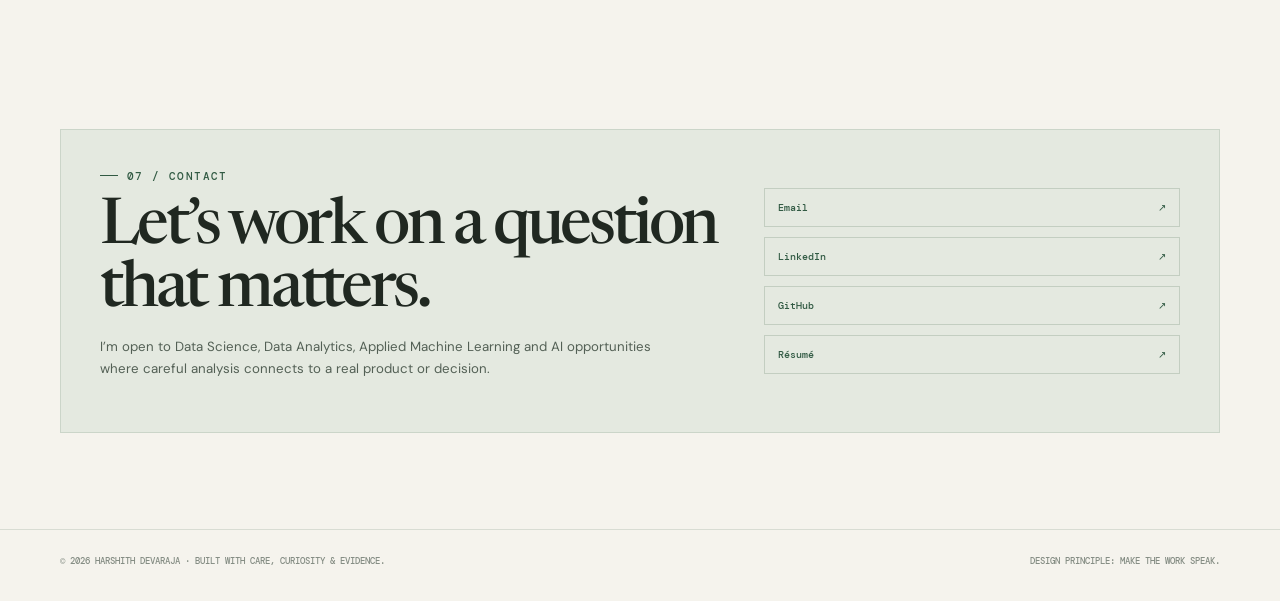
==== commit a8b33fae: "Add independent data science work to portfolio timeline" ====
--- a/index.html
+++ b/index.html
@@ -615,6 +615,7 @@
    <p>My academic training in applied mathematics shapes how I think about inference, optimisation and uncertainty. I enjoy explaining technical ideas as much as building the systems behind them.</p>
   </div>
   <div class="timeline">
+   <div class="timeline-row"><time>Mar 2026 — Present</time><div><h3>Independent Data Science Projects</h3><p>Building and documenting independent analytical work in customer analytics, causal modelling and demand forecasting, with reproducible evaluation workflows and deployed dashboards.</p></div></div>
    <div class="timeline-row"><time>Nov 2025 — Feb 2026</time><div><h3>AI Evaluation Engineer (Contract) · Innodata Inc.</h3><p>Built Python-based evaluation workflows for dataset preparation, repeated testing, benchmarking and analysis of model behaviour. Designed structured criteria and reproducible test cases for consistency, security, redundancy and output quality across AI and agentic workflows.</p></div></div>
    <div class="timeline-row"><time>Jan 2025 — Mar 2025</time><div><h3>Lecturer Intern · Dandeli College</h3><p>Taught Applied Optimization, Probability and Statistical Inference, translating mathematical models into structured problem-solving exercises for undergraduate students.</p></div></div>
    <div class="timeline-row"><time>2022 — 2024</time><div><h3>M.Sc. Applied Mathematics &amp; Computing · Manipal Academy of Higher Education</h3><p>Relevant foundations: Optimization, Statistical Inference, Probability Theory, Machine Learning and Linear Algebra.</p></div></div>
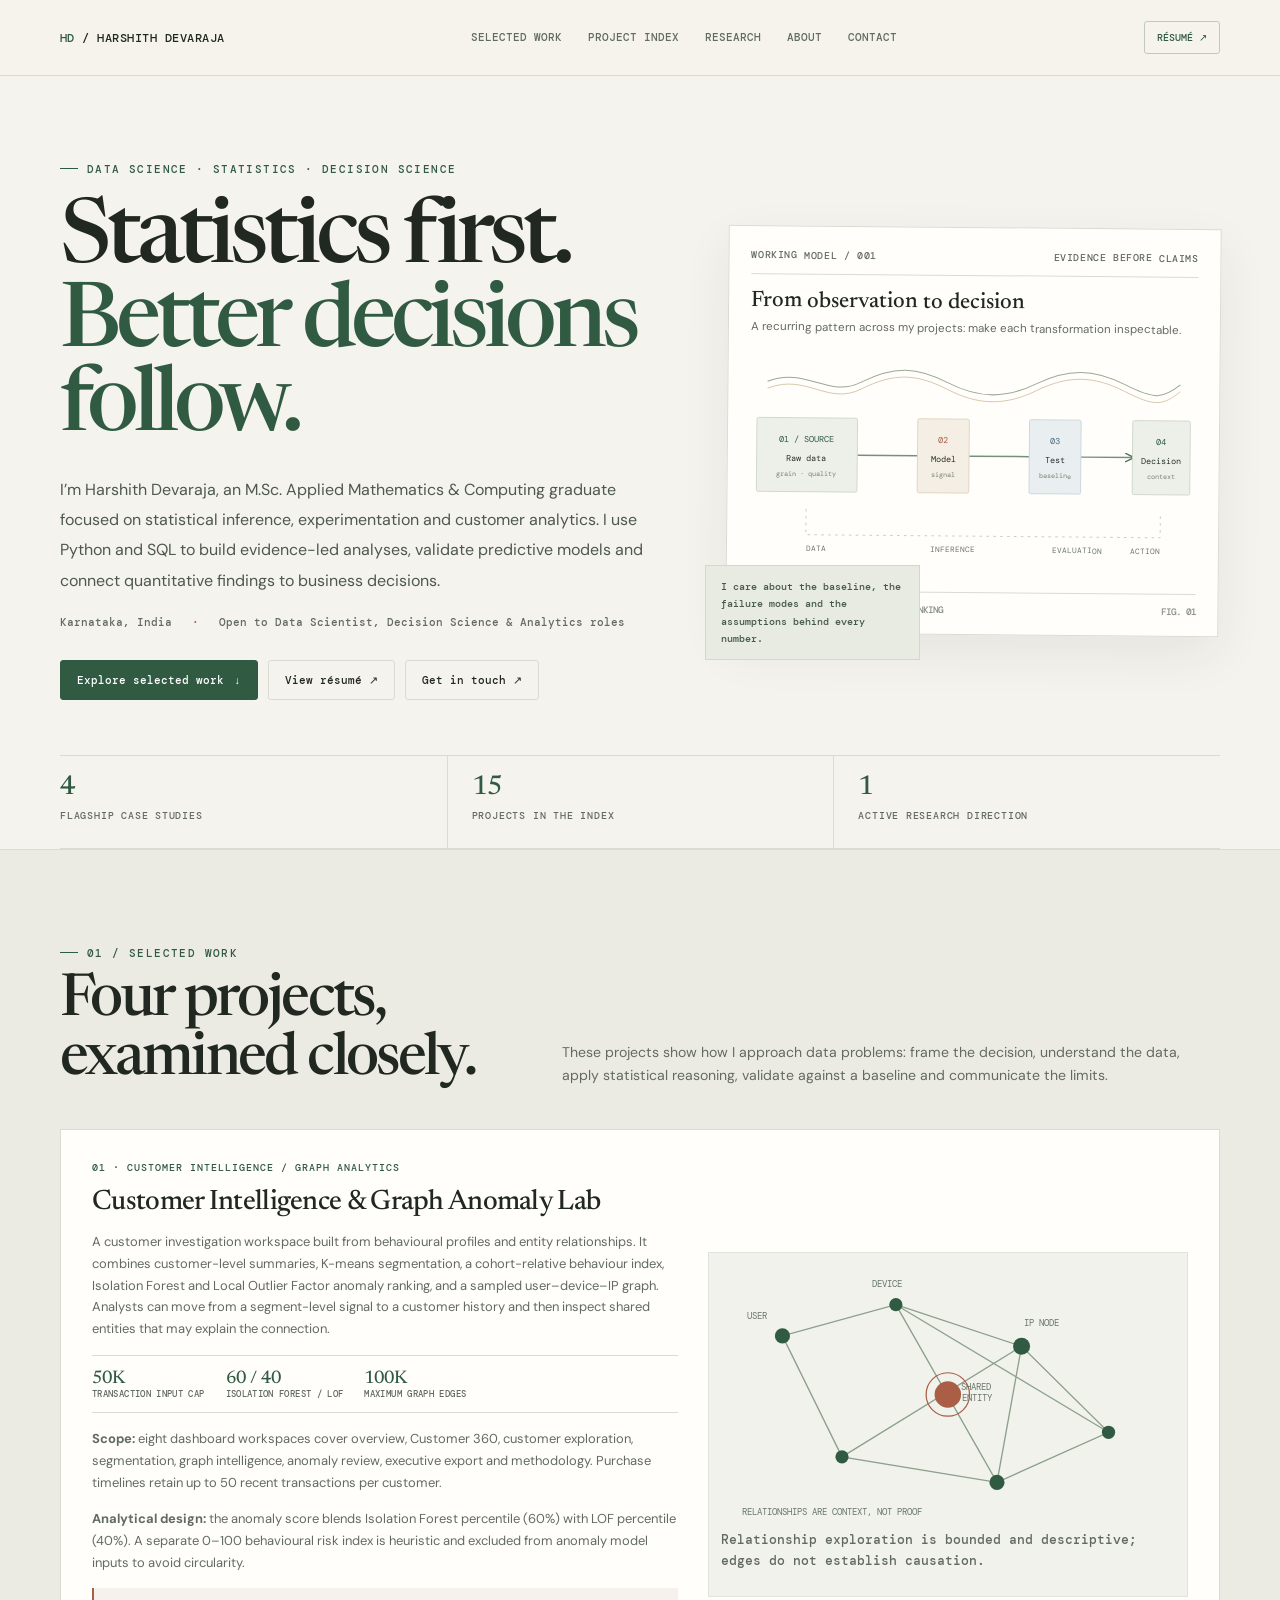
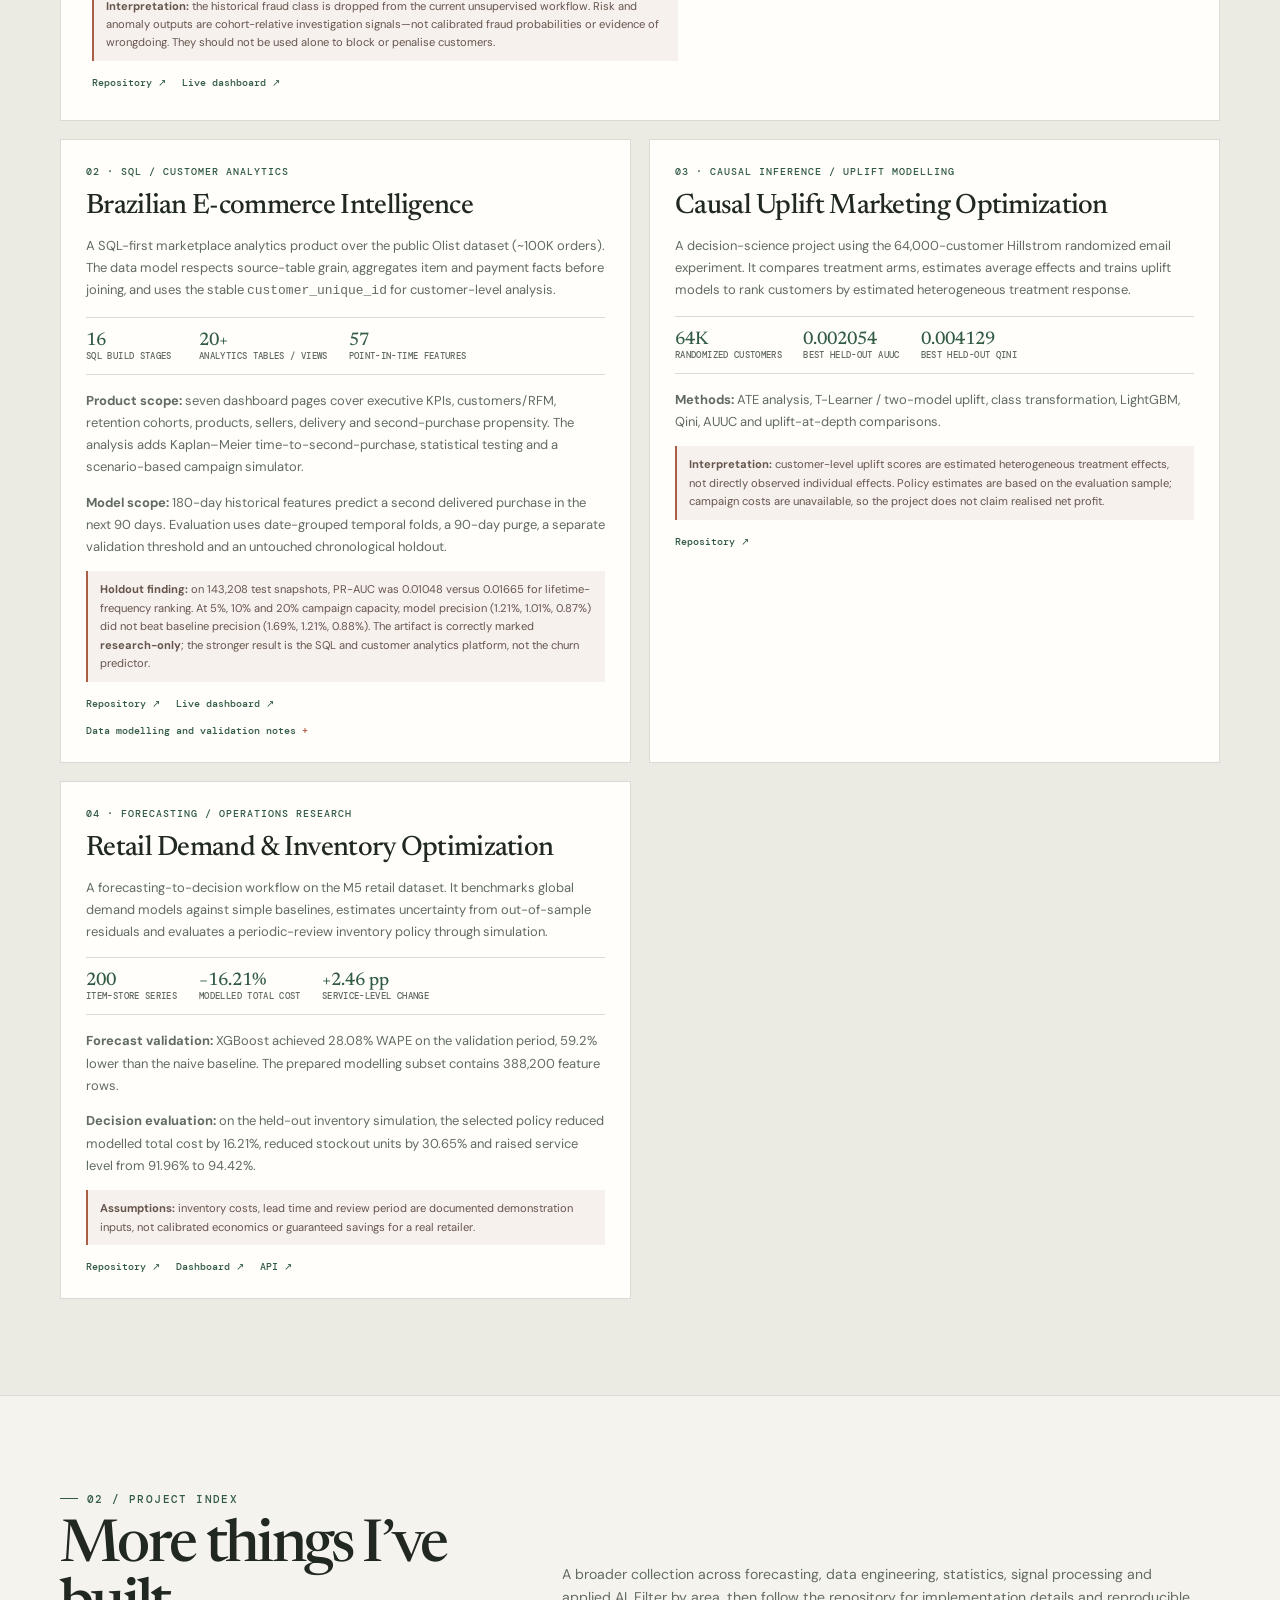
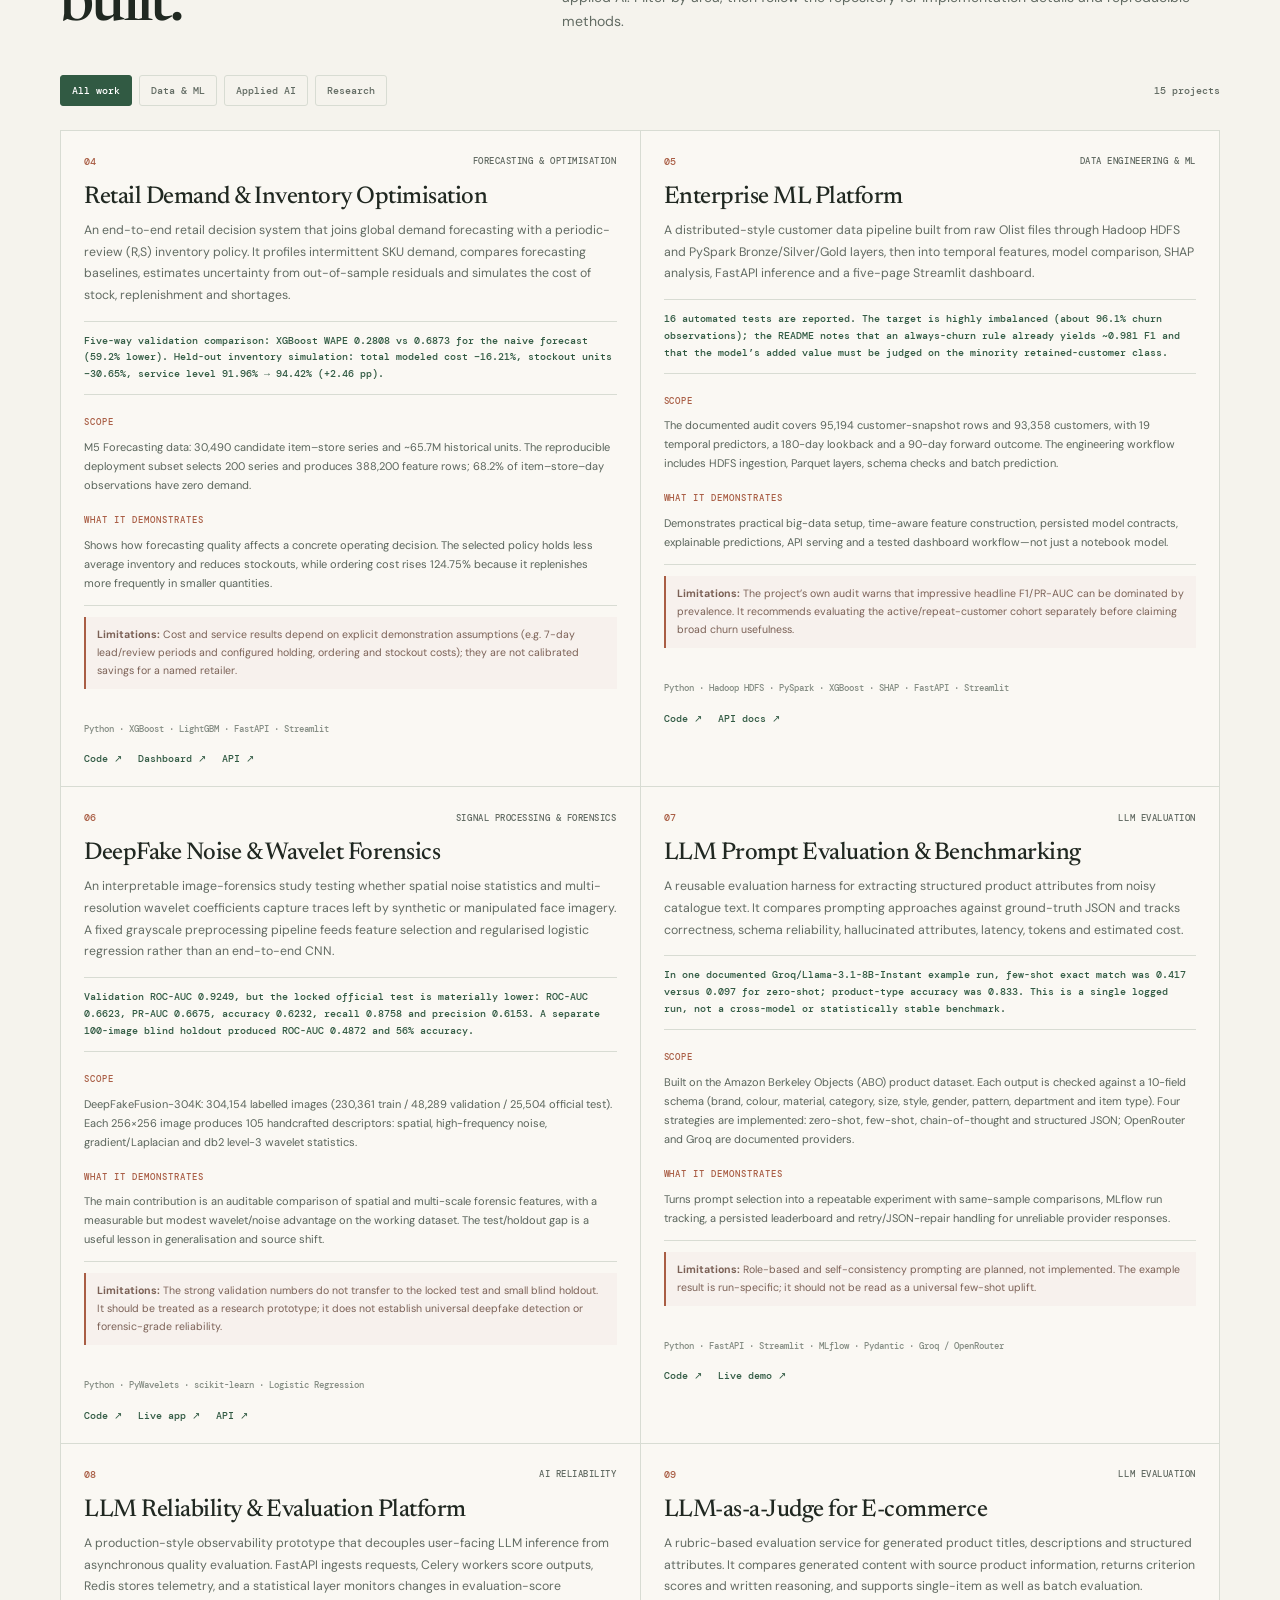
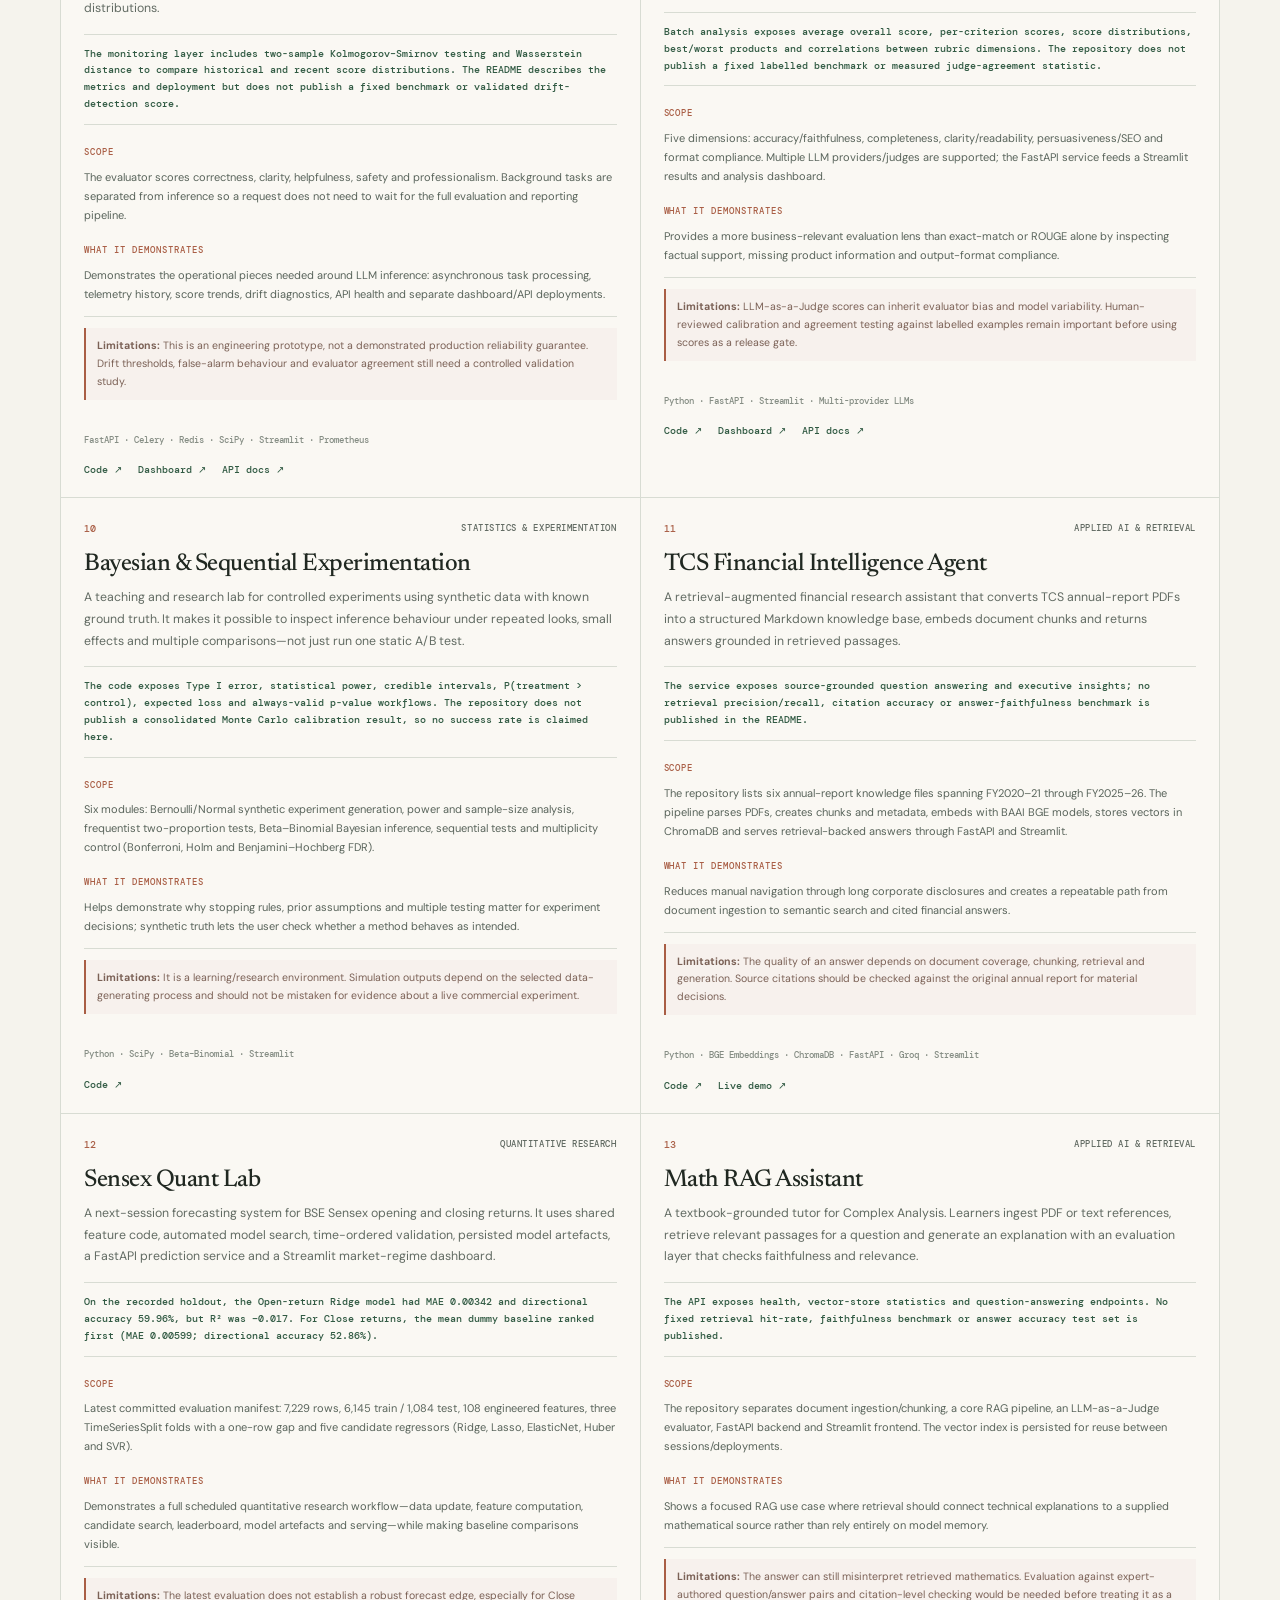
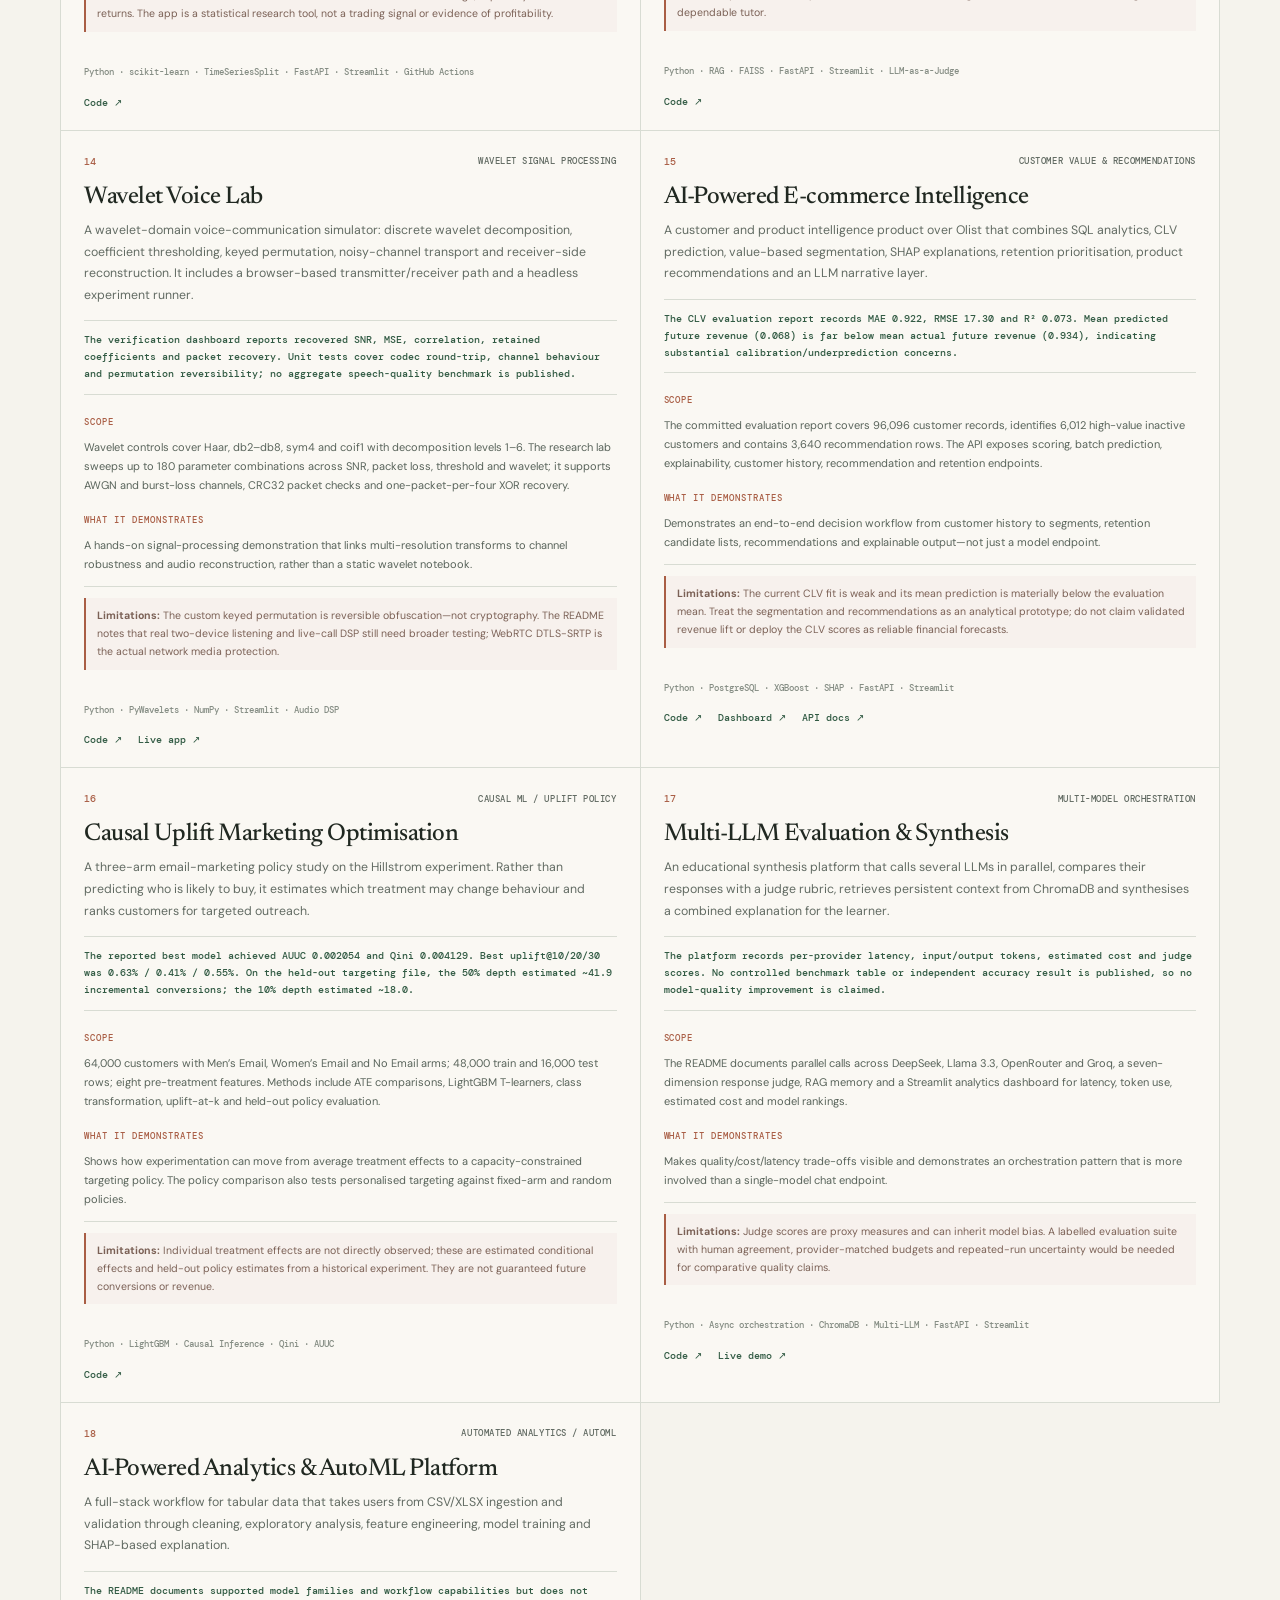
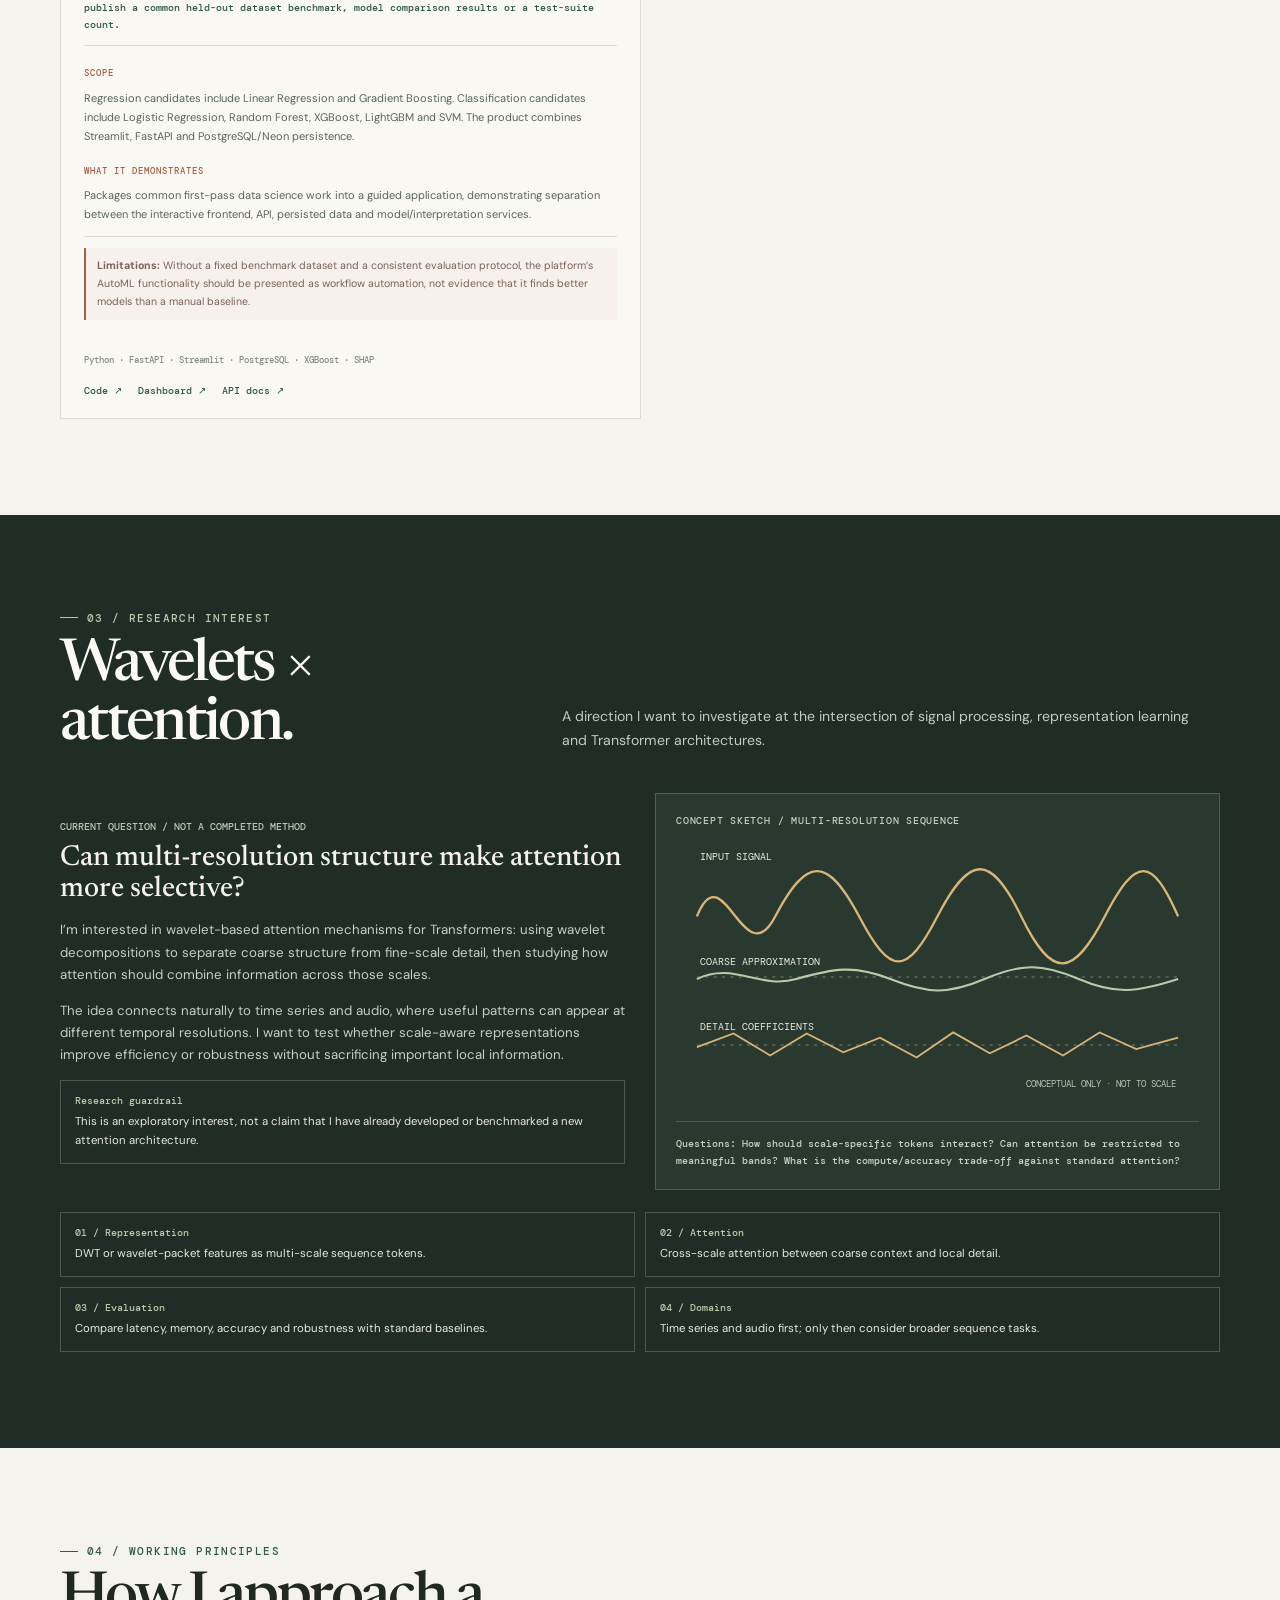
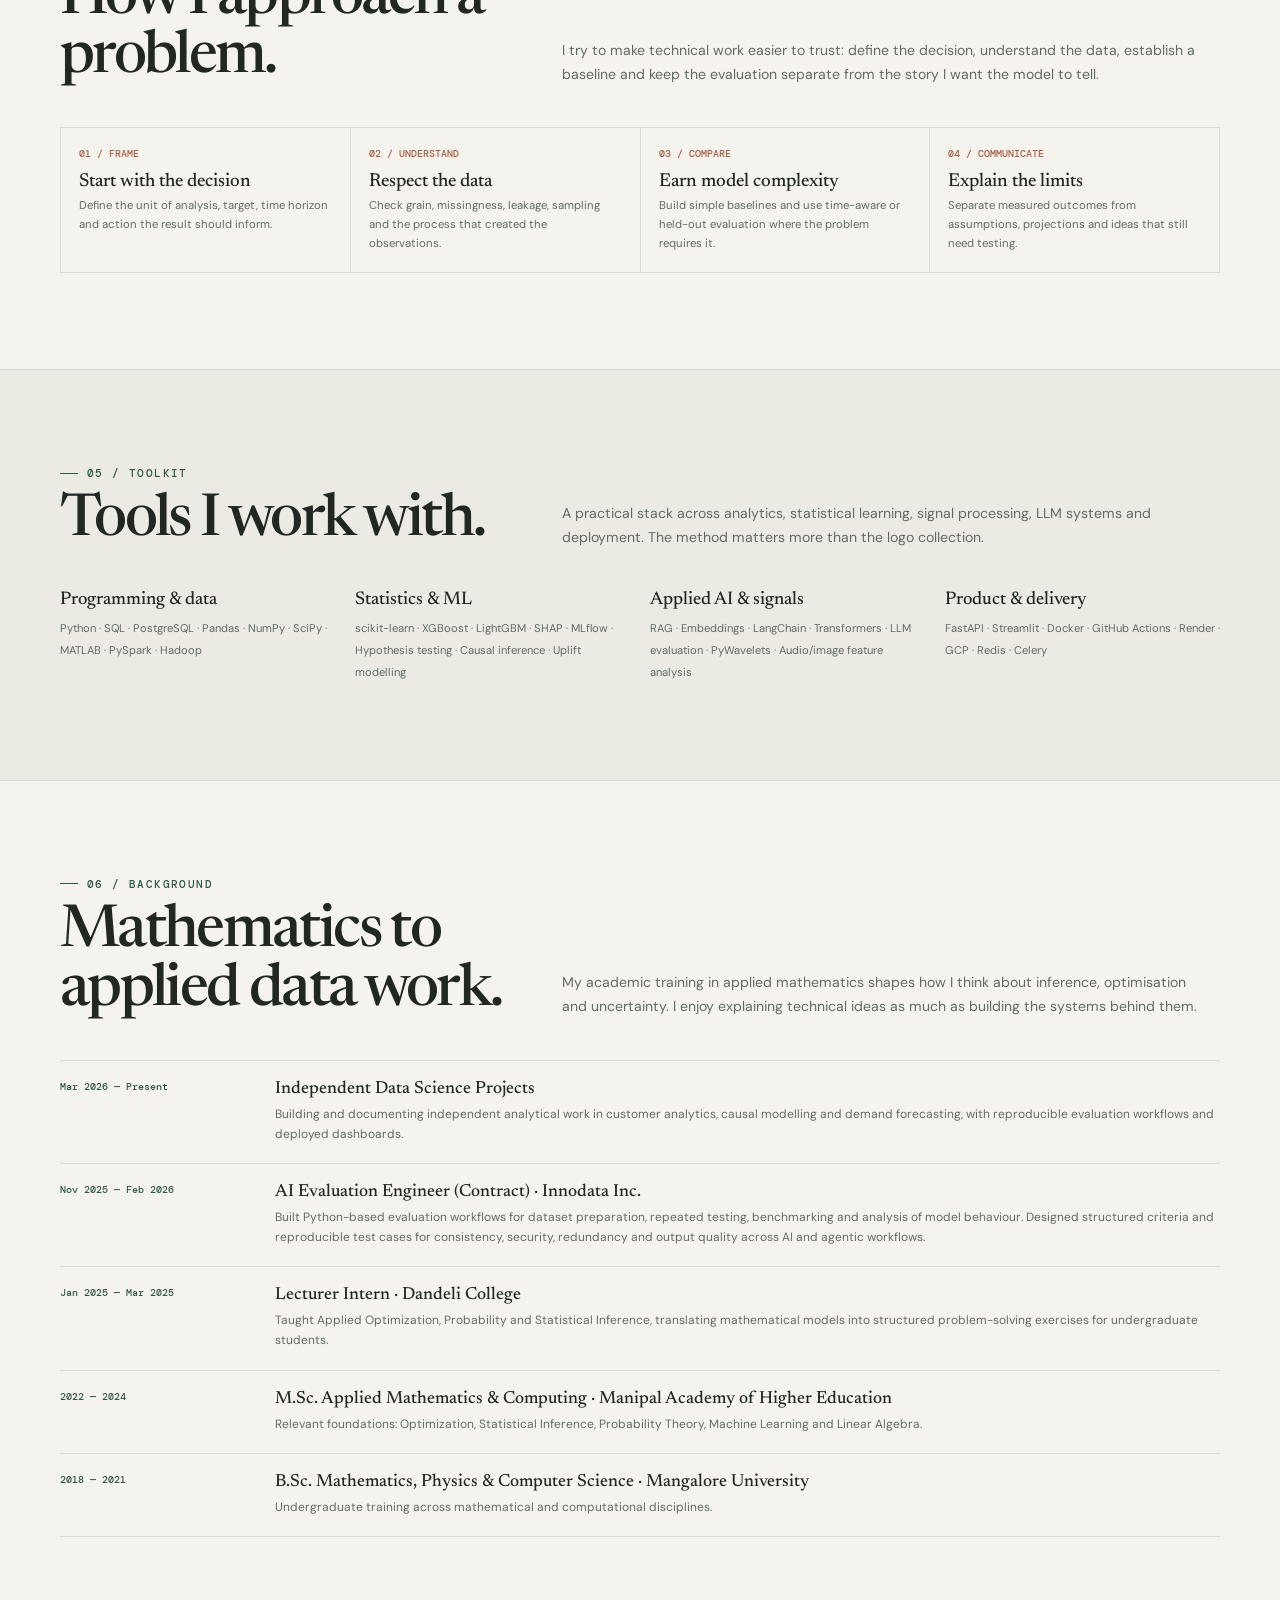
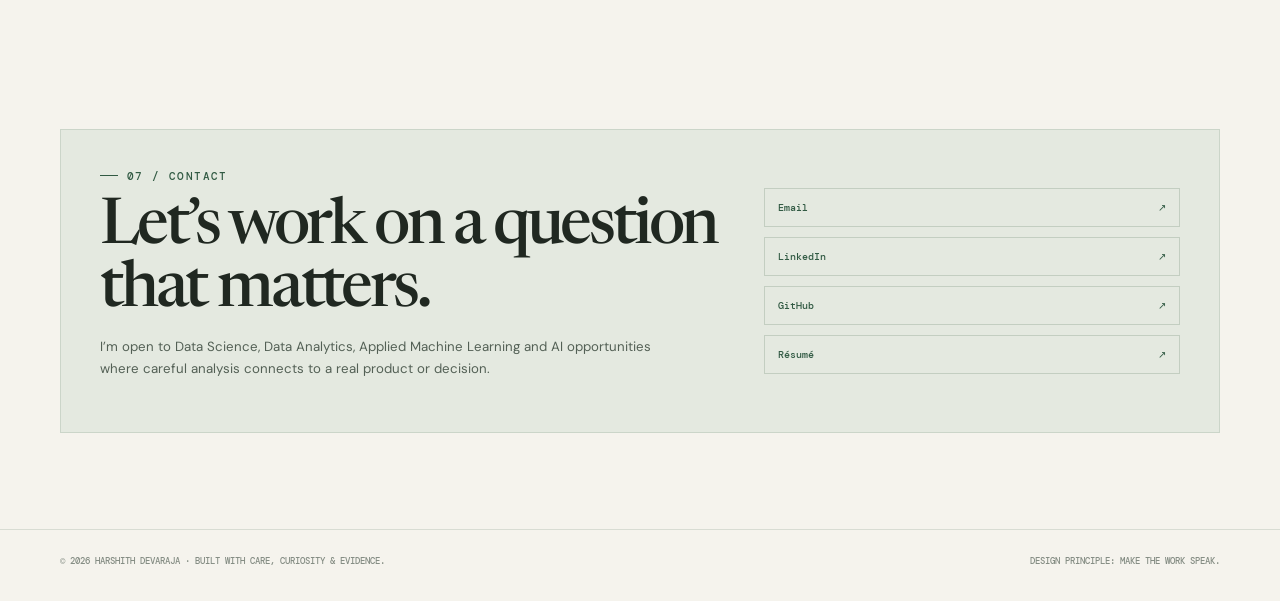
==== commit 38a67aca: "Correct portfolio project counts" ====
--- a/index.html
+++ b/index.html
@@ -241,7 +241,7 @@
 </section>
 <div class="wrap stats" aria-label="Portfolio summary">
  <div class="stat"><strong>4</strong><span>Flagship case studies</span></div>
- <div class="stat"><strong>11</strong><span>Additional projects &amp; systems</span></div>
+ <div class="stat"><strong>15</strong><span>Projects in the index</span></div>
  <div class="stat"><strong>1</strong><span>Active research direction</span></div>
 </div>
 
@@ -340,7 +340,7 @@
     <button class="filter" data-filter="ai" aria-pressed="false">Applied AI</button>
     <button class="filter" data-filter="research" aria-pressed="false">Research</button>
    </div>
-   <div class="project-count" id="projectCount" aria-live="polite">11 projects</div>
+   <div class="project-count" id="projectCount" aria-live="polite">15 projects</div>
   </div>
   <div class="project-grid" id="projectGrid">
 
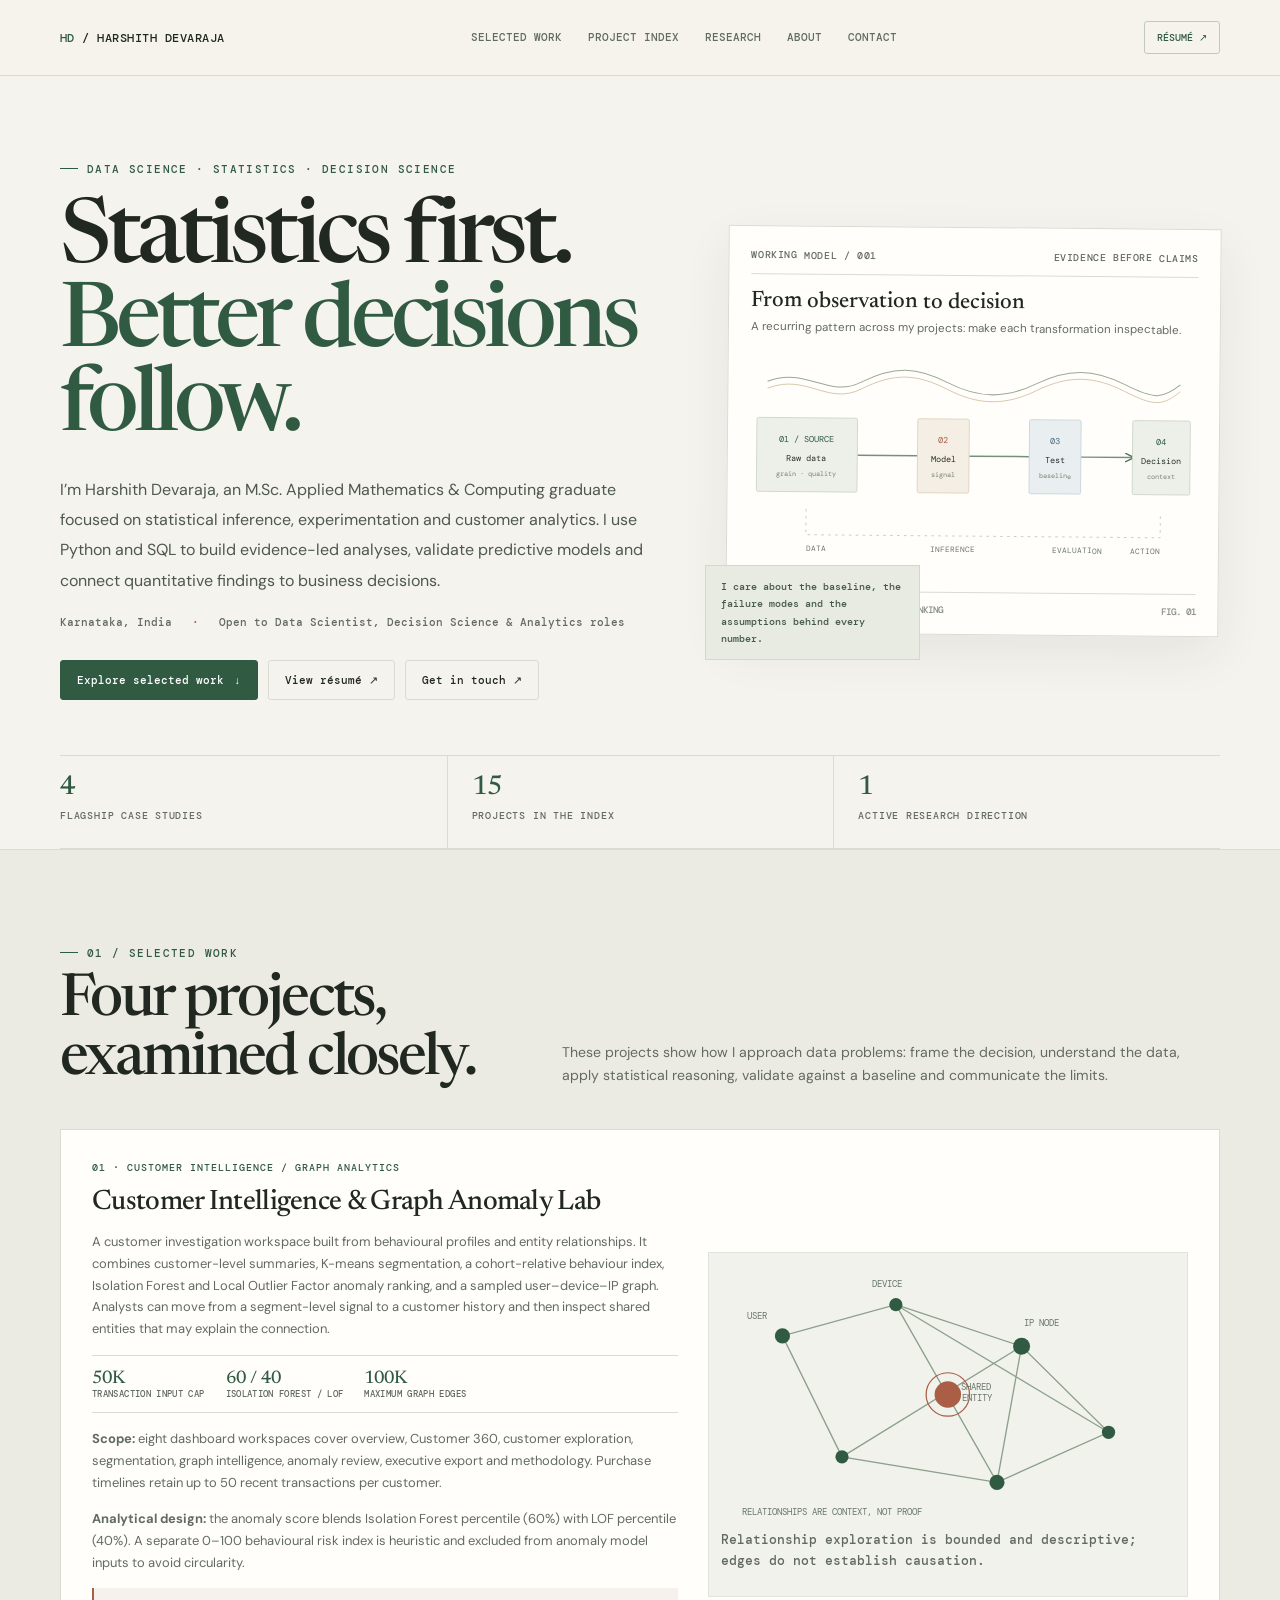
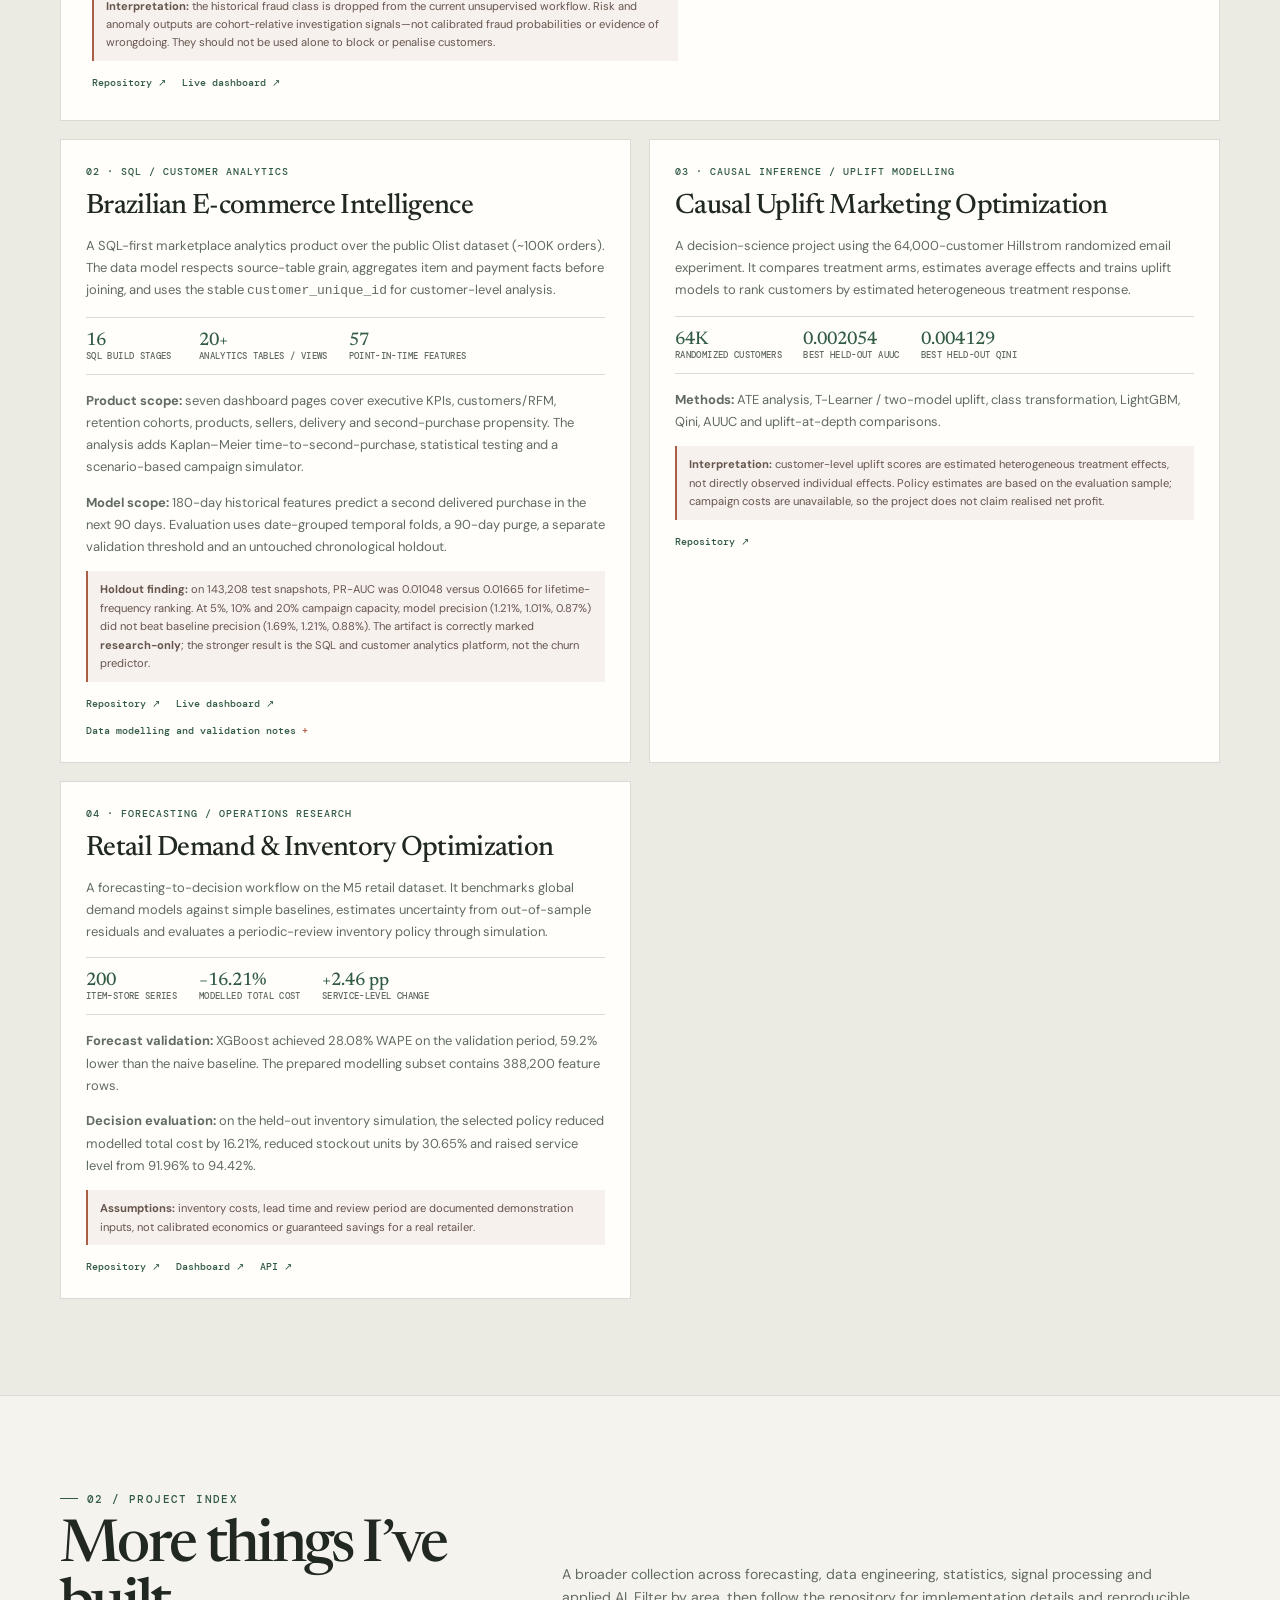
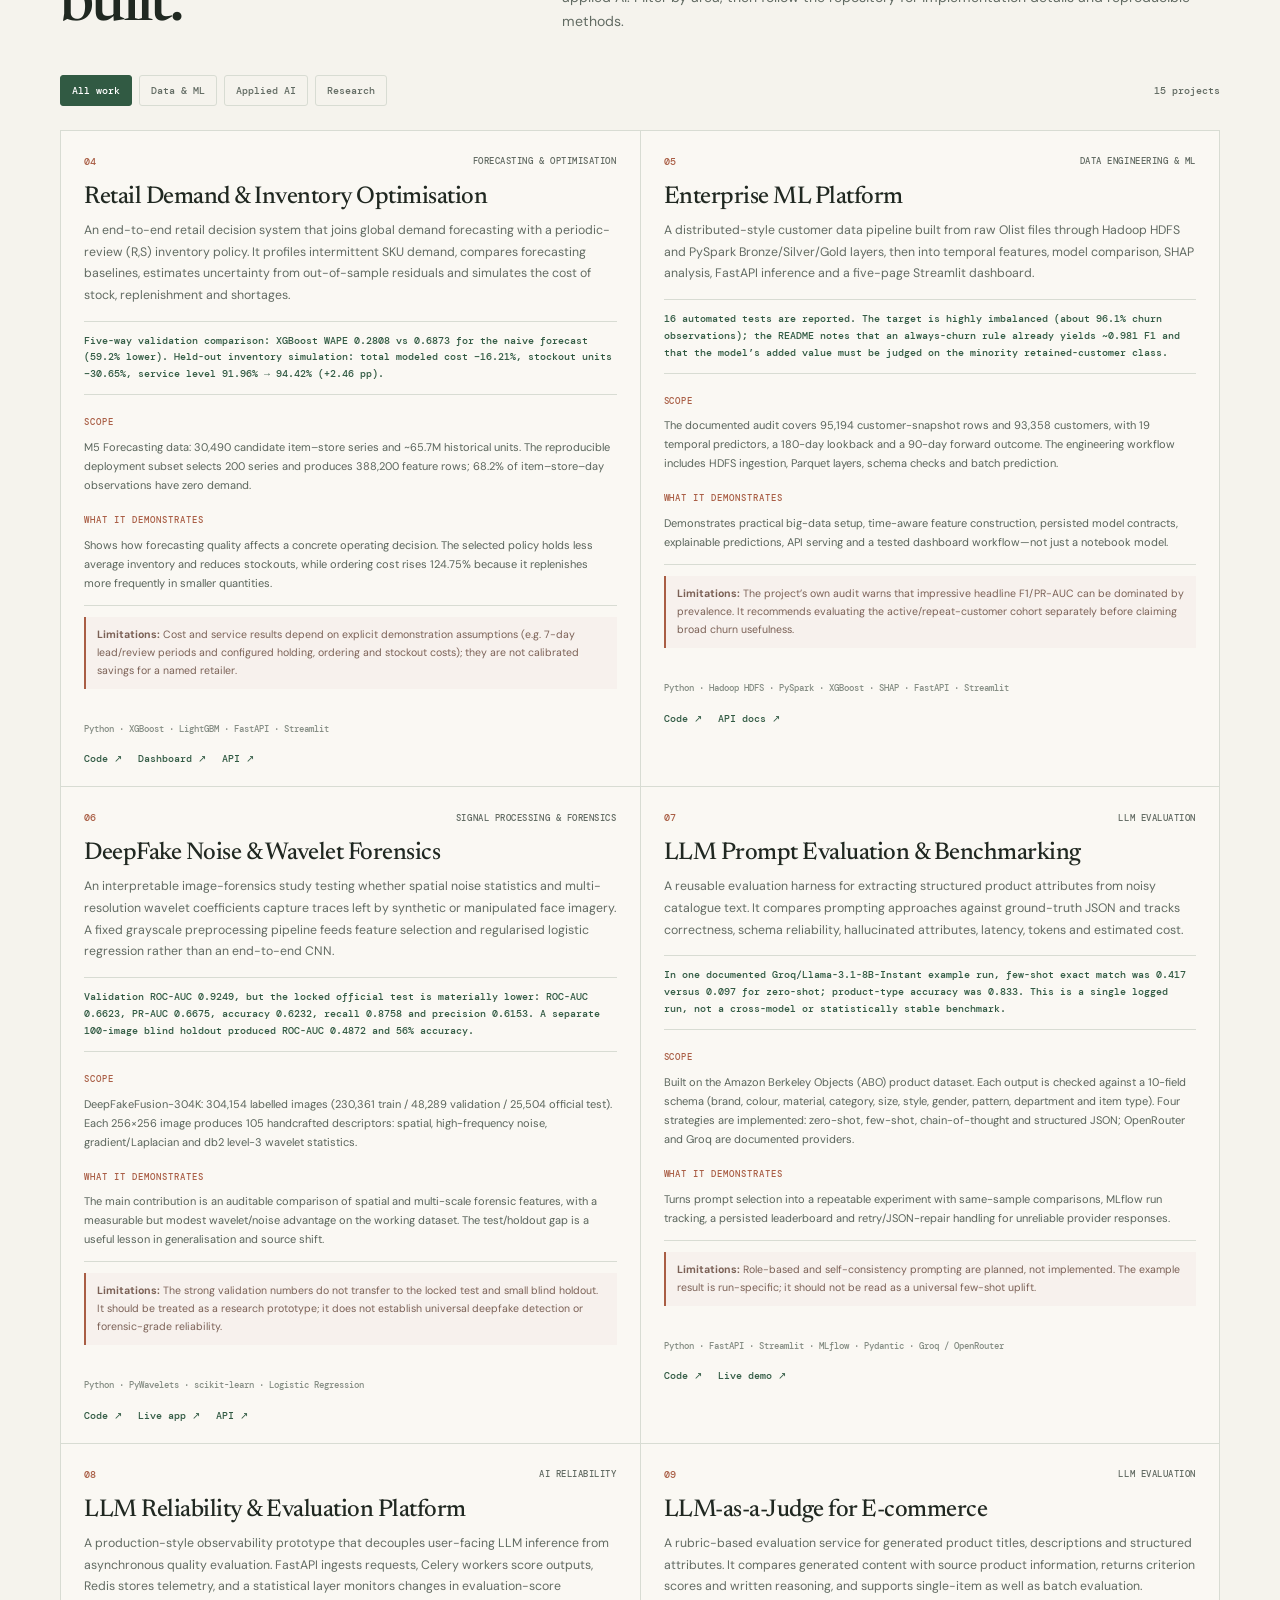
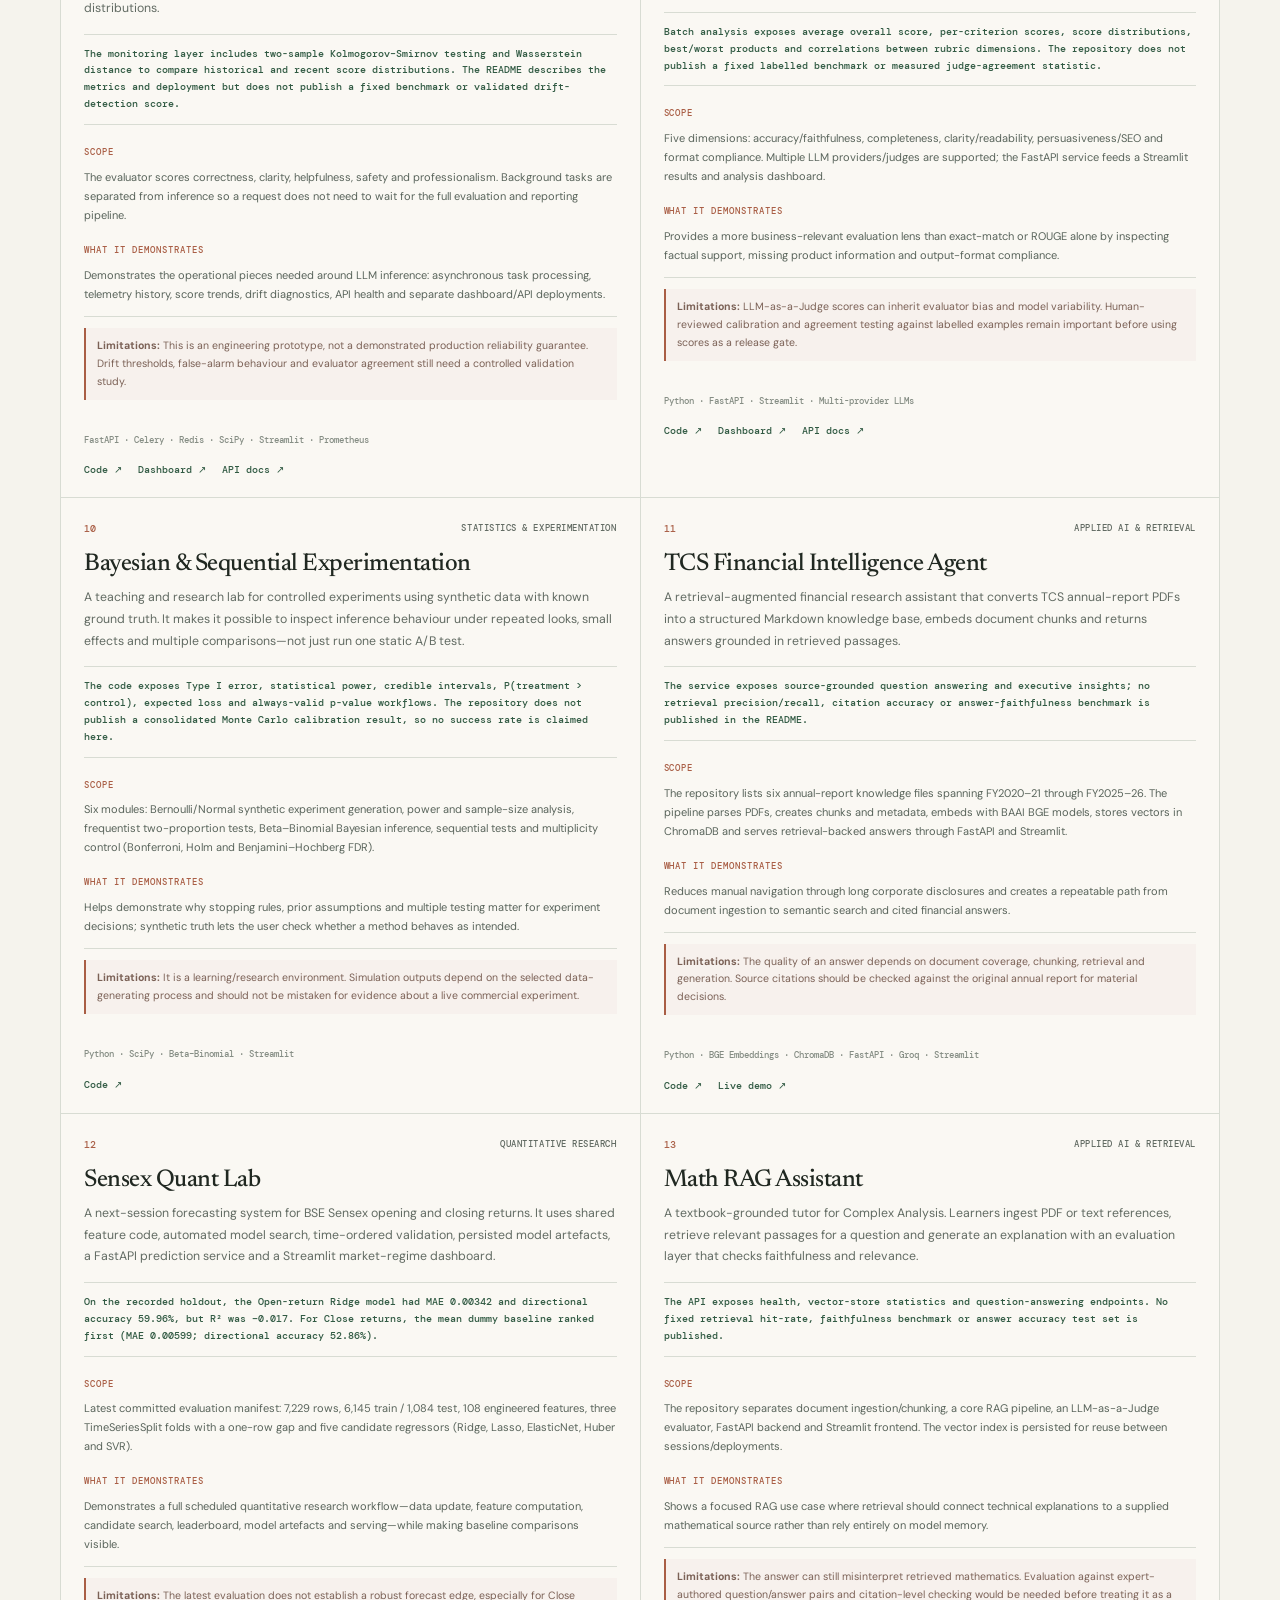
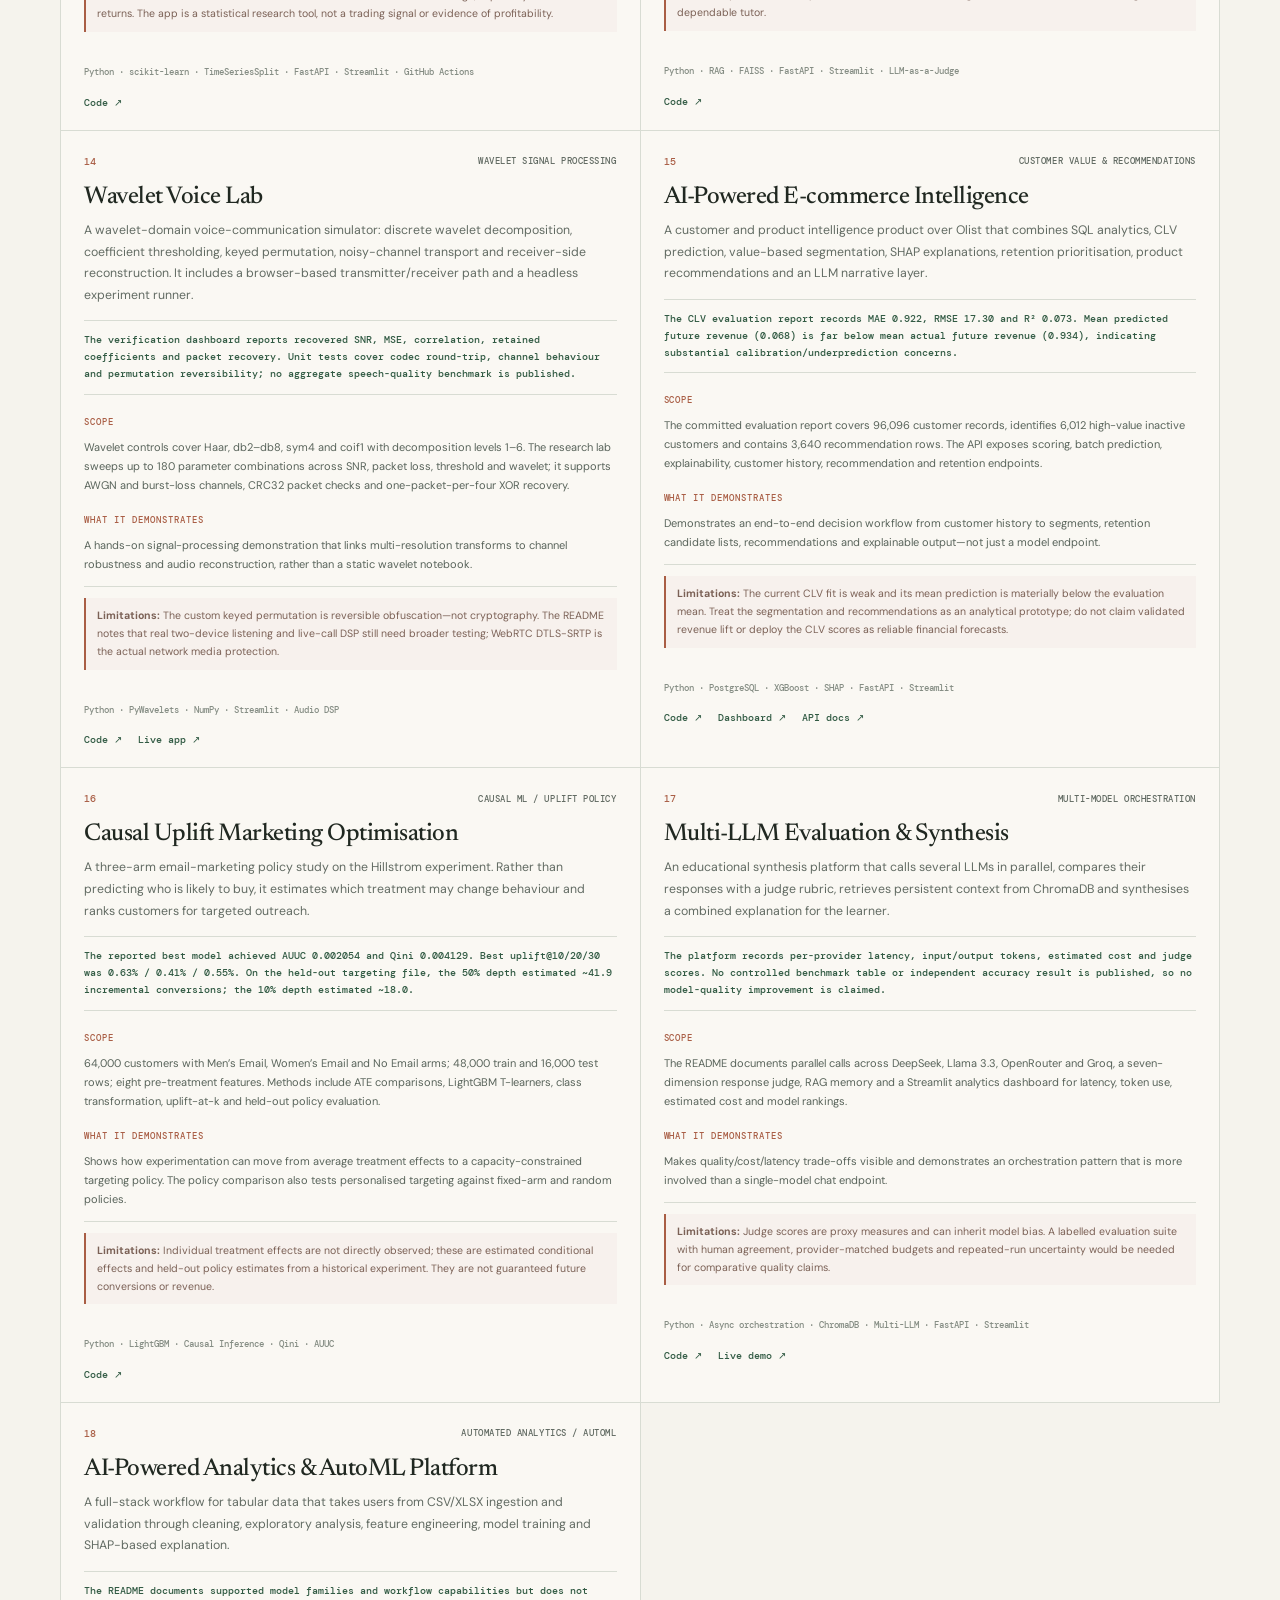
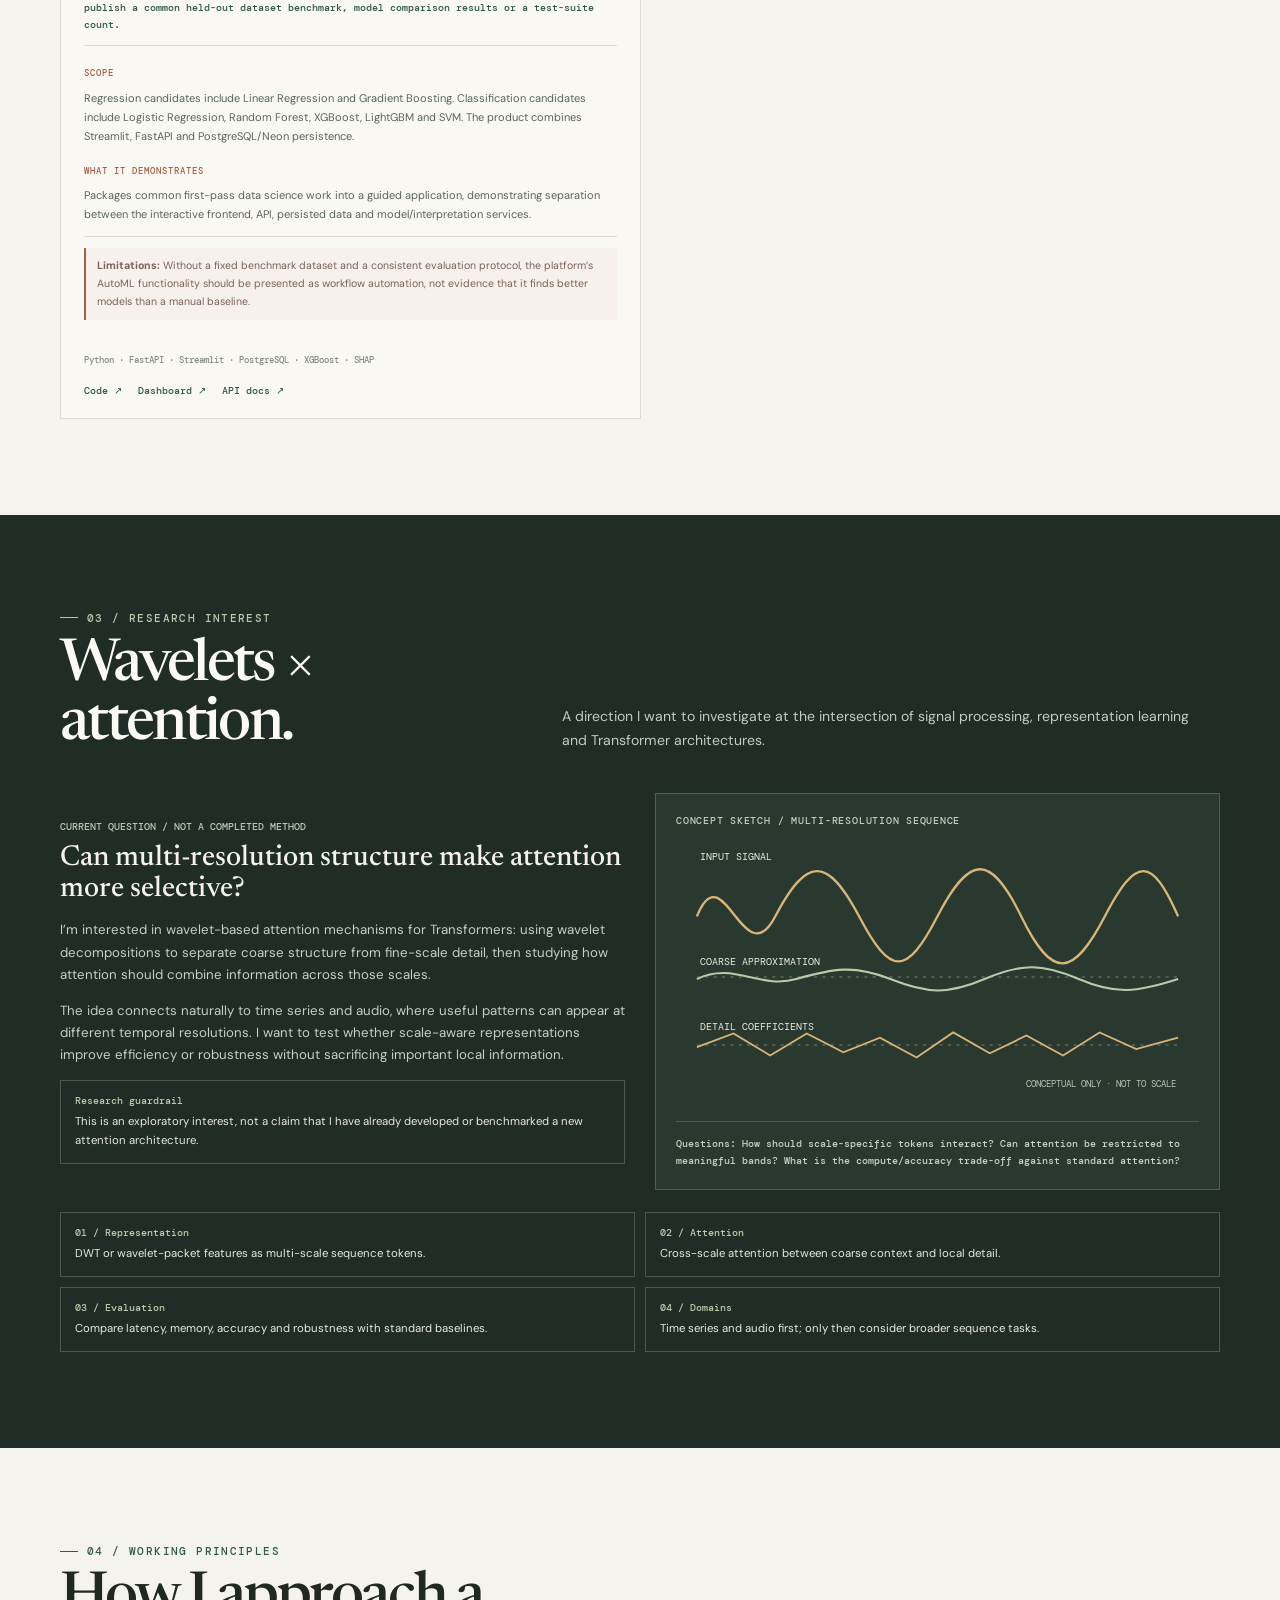
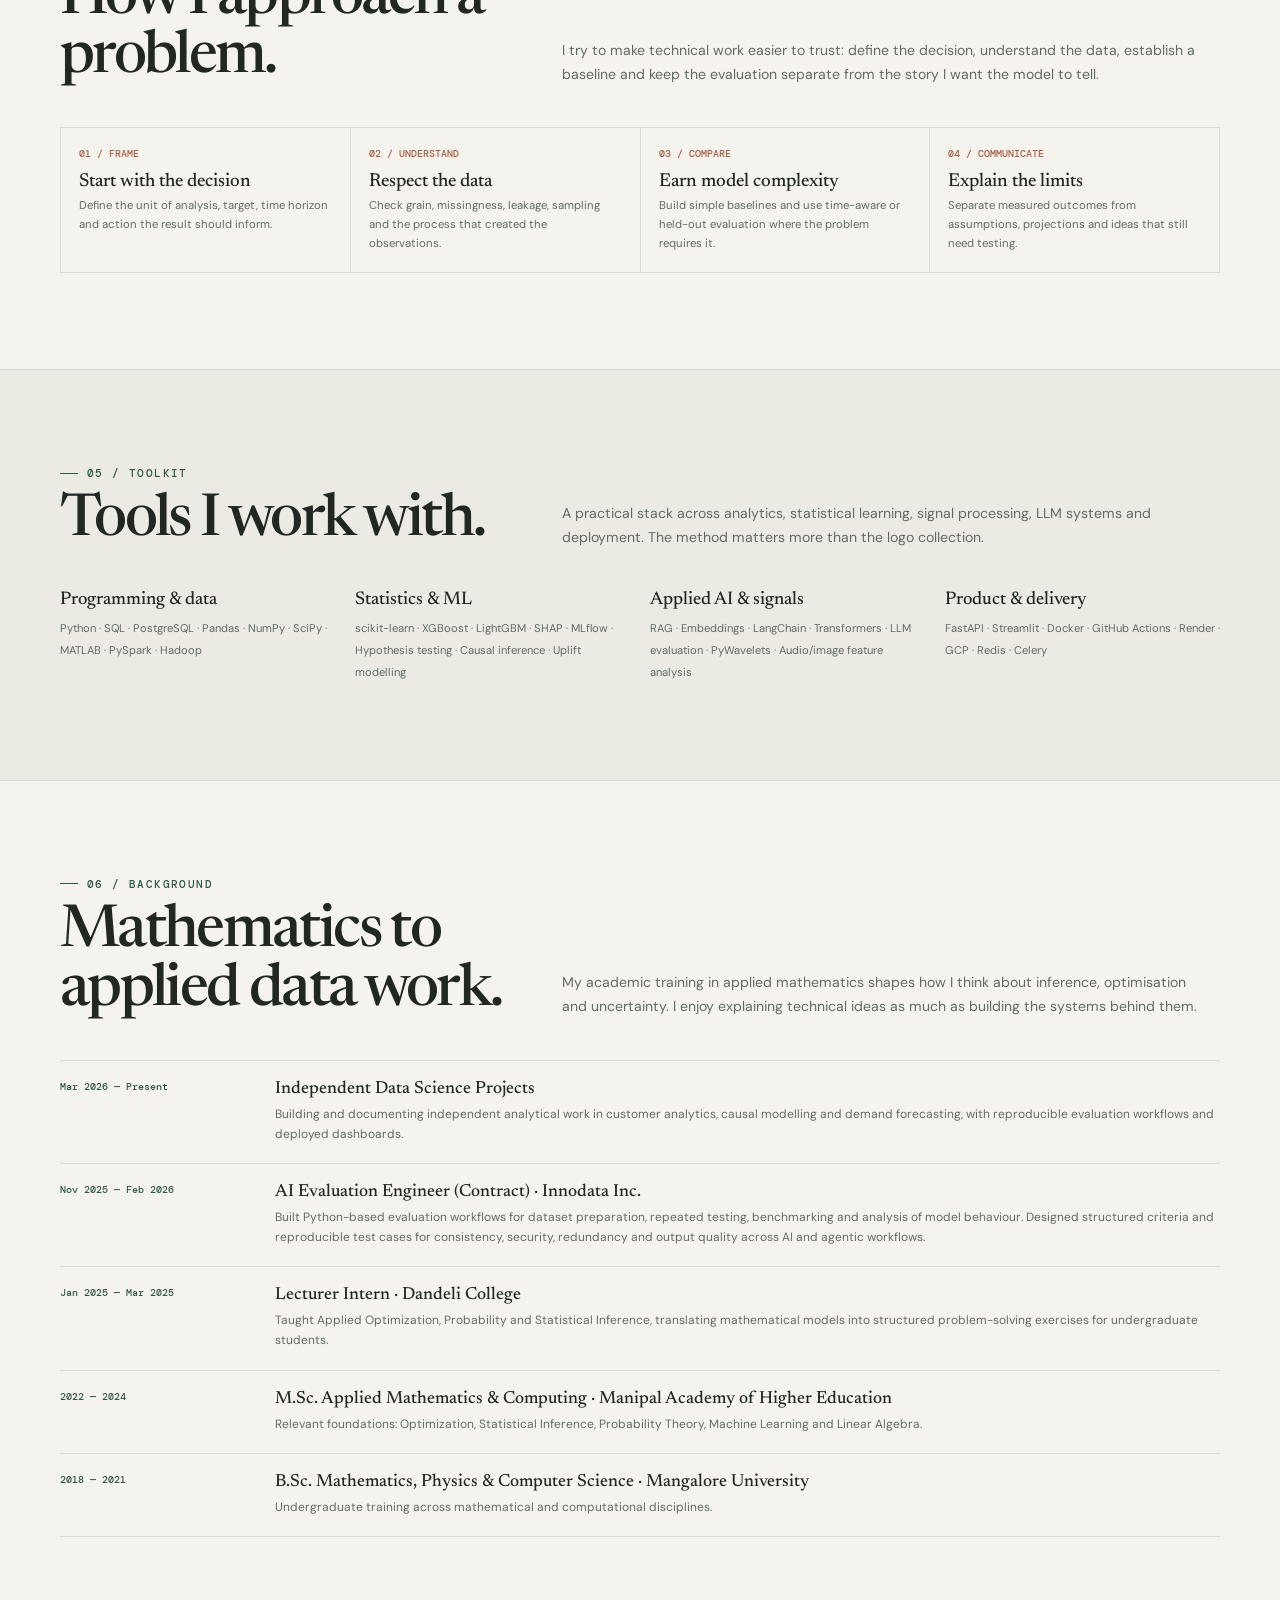
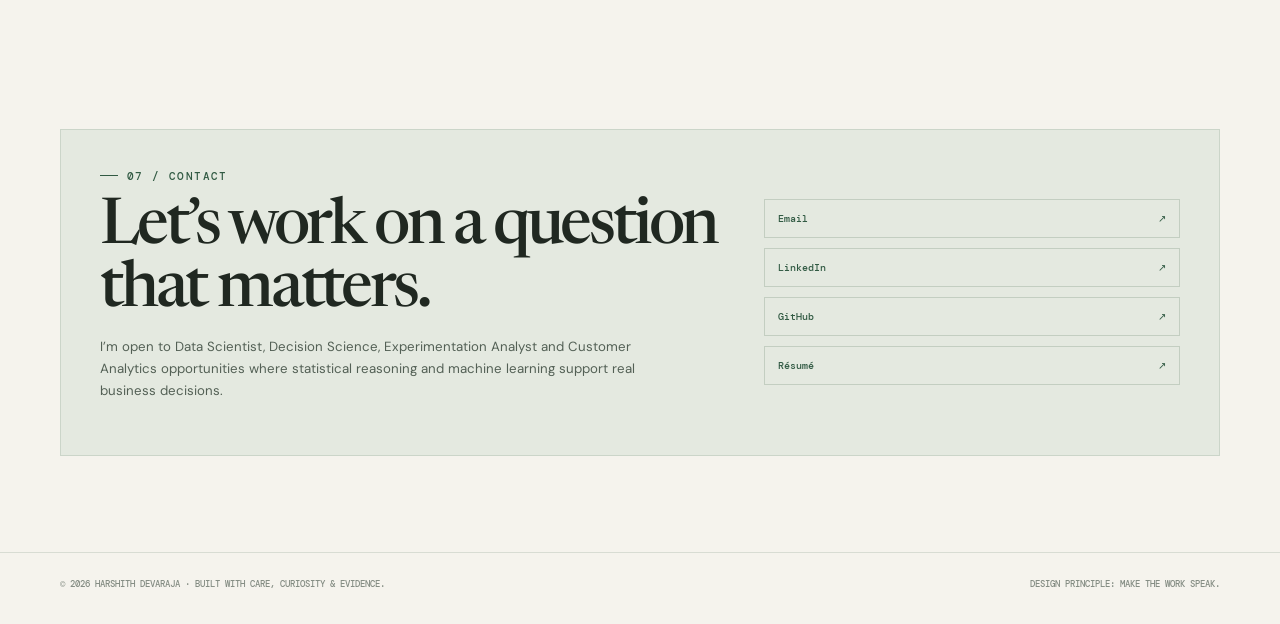
==== commit 5239f789: "Align contact section with target Data Science roles" ====
--- a/index.html
+++ b/index.html
@@ -627,7 +627,7 @@
 <section id="contact">
  <div class="wrap">
   <div class="contact-panel">
-   <div><div class="eyebrow">07 / Contact</div><h2>Let’s work on a question that matters.</h2><p>I’m open to Data Science, Data Analytics, Applied Machine Learning and AI opportunities where careful analysis connects to a real product or decision.</p></div>
+   <div><div class="eyebrow">07 / Contact</div><h2>Let’s work on a question that matters.</h2><p>I’m open to Data Scientist, Decision Science, Experimentation Analyst and Customer Analytics opportunities where statistical reasoning and machine learning support real business decisions.</p></div>
    <div class="contact-items">
     <a href="mailto:harshikollur302@gmail.com"><span>Email</span><span>↗</span></a>
     <a href="https://www.linkedin.com/in/harshith-devaraja-087ba0228/" target="_blank" rel="noopener noreferrer"><span>LinkedIn</span><span>↗</span></a>
